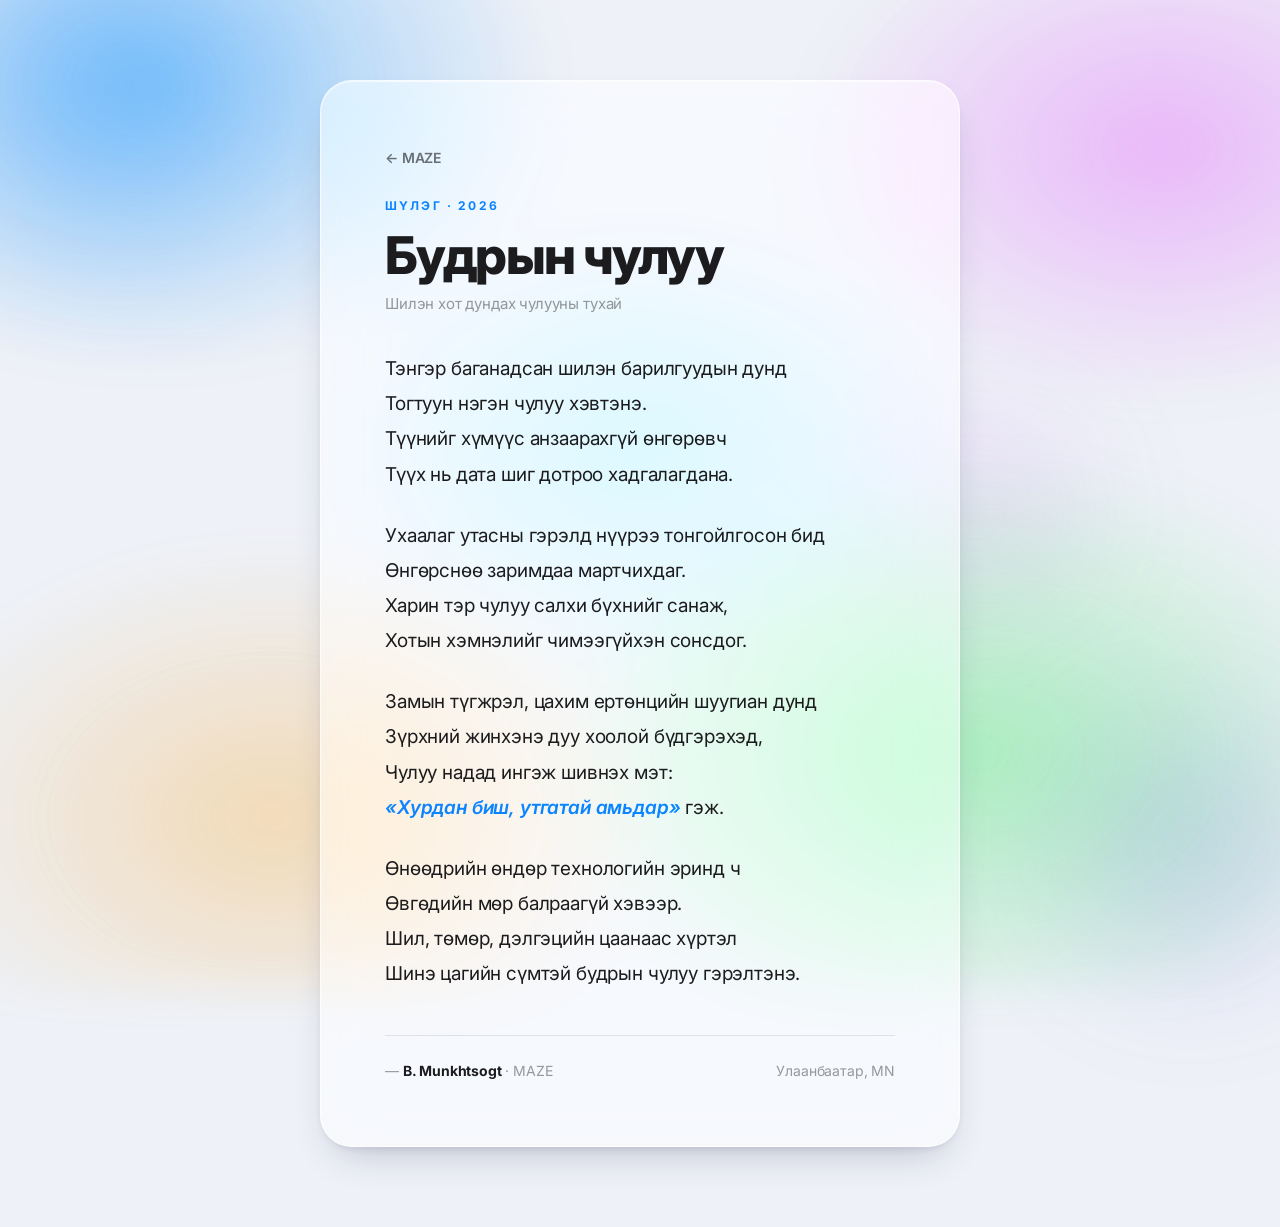
==== poem.html @ c2af35cd "Add standalone poem page (poem.html) "Будрын чулуу" — a poem on its own page, not linked from the ho" ====
<!DOCTYPE html>
<html lang="mn">
<head>
  <meta charset="UTF-8" />
  <meta name="viewport" content="width=device-width, initial-scale=1.0" />
  <title>Будрын чулуу — Шүлэг · MAZE</title>
  <meta name="description" content="«Будрын чулуу» — шилэн хот дундах чулууны тухай шүлэг. B. Munkhtsogt (MAZE)." />
  <meta name="theme-color" content="#eef1f7" media="(prefers-color-scheme: light)" />
  <meta name="theme-color" content="#05060a" media="(prefers-color-scheme: dark)" />
  <link rel="icon" type="image/svg+xml" href="favicon.svg?v=1" />
  <link rel="apple-touch-icon" href="favicon.svg?v=1" />
  <link rel="preconnect" href="https://fonts.googleapis.com" />
  <link rel="preconnect" href="https://fonts.gstatic.com" crossorigin />
  <link href="https://fonts.googleapis.com/css2?family=Inter:wght@300;400;500;600;700;800&display=swap" rel="stylesheet" />
  <link rel="stylesheet" href="styles.css?v=42" />
  <style>
    .poem-page {
      min-height: 100vh;
      min-height: 100dvh;
      display: flex;
      align-items: center;
      justify-content: center;
      padding: 80px 24px;
      position: relative;
      overflow: hidden;
    }
    /* ambient glass orbs */
    .poem-orb {
      position: fixed;
      border-radius: 50%;
      filter: blur(60px);
      opacity: 0.5;
      pointer-events: none;
      z-index: 0;
    }
    .poem-orb.o1 {
      width: 420px; height: 420px;
      top: -120px; left: -100px;
      background: radial-gradient(circle, rgba(10, 132, 255, 0.55), transparent 70%);
      animation: orbFloat 16s ease-in-out infinite;
    }
    .poem-orb.o2 {
      width: 360px; height: 360px;
      bottom: -120px; right: -90px;
      background: radial-gradient(circle, rgba(94, 92, 230, 0.5), transparent 70%);
      animation: orbFloat 20s ease-in-out infinite reverse;
    }
    .poem-orb.o3 {
      width: 300px; height: 300px;
      top: 40%; right: 12%;
      background: radial-gradient(circle, rgba(191, 90, 242, 0.35), transparent 70%);
      animation: orbFloat 24s ease-in-out infinite;
    }
    @keyframes orbFloat {
      0%, 100% { transform: translate(0, 0) scale(1); }
      50% { transform: translate(30px, -40px) scale(1.12); }
    }

    .poem-card {
      position: relative;
      z-index: 1;
      width: min(640px, 100%);
      padding: clamp(32px, 6vw, 64px);
      border-radius: var(--radius-lg);
      background: var(--glass);
      border: 1px solid var(--glass-line);
      box-shadow: var(--glass-shadow);
      -webkit-backdrop-filter: blur(28px) saturate(180%);
      backdrop-filter: blur(28px) saturate(180%);
      opacity: 0;
      transform: translateY(28px);
      animation: poemIn 1s var(--ease-out) 0.1s forwards;
    }
    @keyframes poemIn {
      to { opacity: 1; transform: translateY(0); }
    }

    .poem-home {
      display: inline-flex;
      align-items: center;
      gap: 8px;
      font-size: 14px;
      font-weight: 600;
      color: var(--ink-2);
      margin-bottom: 28px;
      transition: color 0.25s var(--ease), transform 0.25s var(--ease);
    }
    .poem-home:hover { color: var(--accent); transform: translateX(-3px); }

    .poem-eyebrow {
      font-size: 12px;
      font-weight: 700;
      letter-spacing: 0.18em;
      text-transform: uppercase;
      color: var(--accent);
      margin-bottom: 14px;
    }
    .poem-title {
      font-size: clamp(34px, 7vw, 52px);
      font-weight: 800;
      letter-spacing: -0.03em;
      line-height: 1.05;
      color: var(--ink);
      margin-bottom: 8px;
    }
    .poem-sub {
      font-size: 15px;
      color: var(--ink-3);
      margin-bottom: 36px;
    }

    .poem-body { display: flex; flex-direction: column; gap: 26px; }
    .poem-stanza {
      font-size: clamp(16px, 2.4vw, 19px);
      line-height: 1.85;
      color: var(--ink);
      font-weight: 400;
    }
    .poem-quote {
      color: var(--accent);
      font-style: italic;
      font-weight: 600;
    }

    .poem-foot {
      margin-top: 44px;
      padding-top: 24px;
      border-top: 1px solid var(--line);
      display: flex;
      justify-content: space-between;
      align-items: center;
      flex-wrap: wrap;
      gap: 10px;
      font-size: 14px;
      color: var(--ink-3);
    }
    .poem-foot strong { color: var(--ink); font-weight: 700; }

    @media (max-width: 600px) {
      .poem-page { padding: 56px 18px; }
      .poem-stanza { line-height: 1.8; }
    }
  </style>
</head>
<body>
  <main class="poem-page">
    <div class="poem-orb o1" aria-hidden="true"></div>
    <div class="poem-orb o2" aria-hidden="true"></div>
    <div class="poem-orb o3" aria-hidden="true"></div>

    <article class="poem-card">
      <a class="poem-home" href="index.html">← MAZE</a>

      <p class="poem-eyebrow">Шүлэг · 2026</p>
      <h1 class="poem-title">Будрын чулуу</h1>
      <p class="poem-sub">Шилэн хот дундах чулууны тухай</p>

      <div class="poem-body">
        <p class="poem-stanza">
          Тэнгэр баганадсан шилэн барилгуудын дунд<br />
          Тогтуун нэгэн чулуу хэвтэнэ.<br />
          Түүнийг хүмүүс анзаарахгүй өнгөрөвч<br />
          Түүх нь дата шиг дотроо хадгалагдана.
        </p>

        <p class="poem-stanza">
          Ухаалаг утасны гэрэлд нүүрээ тонгойлгосон бид<br />
          Өнгөрснөө заримдаа мартчихдаг.<br />
          Харин тэр чулуу салхи бүхнийг санаж,<br />
          Хотын хэмнэлийг чимээгүйхэн сонсдог.
        </p>

        <p class="poem-stanza">
          Замын түгжрэл, цахим ертөнцийн шуугиан дунд<br />
          Зүрхний жинхэнэ дуу хоолой бүдгэрэхэд,<br />
          Чулуу надад ингэж шивнэх мэт:<br />
          <span class="poem-quote">«Хурдан биш, утгатай амьдар»</span> гэж.
        </p>

        <p class="poem-stanza">
          Өнөөдрийн өндөр технологийн эринд ч<br />
          Өвгөдийн мөр балраагүй хэвээр.<br />
          Шил, төмөр, дэлгэцийн цаанаас хүртэл<br />
          Шинэ цагийн сүмтэй будрын чулуу гэрэлтэнэ.
        </p>
      </div>

      <div class="poem-foot">
        <span>— <strong>B. Munkhtsogt</strong> · MAZE</span>
        <span>Улаанбаатар, MN</span>
      </div>
    </article>
  </main>
</body>
</html>
---- styles.css ----
/* ==========================================================
   MAZE — Portfolio · iOS 26 "Liquid Glass" edition
   Light · Translucent frosted glass · Specular edges · Squircle
   ========================================================== */

:root {
  /* Surfaces — light, airy iOS canvas */
  --bg: #eef1f7;
  --bg-2: #e7ebf3;
  --ink: #1c1c1e;          /* iOS label */
  --ink-2: rgba(28, 28, 30, 0.62);
  --ink-3: rgba(28, 28, 30, 0.44);
  --muted: rgba(28, 28, 30, 0.32);

  /* Liquid Glass material */
  --glass: rgba(255, 255, 255, 0.55);
  --glass-2: rgba(255, 255, 255, 0.72);
  --glass-thin: rgba(255, 255, 255, 0.40);
  --glass-line: rgba(255, 255, 255, 0.65);
  --line: rgba(60, 60, 67, 0.12);
  --line-2: rgba(60, 60, 67, 0.20);

  /* Specular / edge light recipe for glass */
  --spec:
    inset 0 1px 1px rgba(255, 255, 255, 0.9),
    inset 0 0 0 1px rgba(255, 255, 255, 0.35),
    inset 0 -16px 32px -20px rgba(255, 255, 255, 0.5);
  --glass-shadow:
    0 1px 1px rgba(255, 255, 255, 0.7) inset,
    0 18px 40px -18px rgba(31, 38, 75, 0.30),
    0 4px 12px -6px rgba(31, 38, 75, 0.18);

  /* Accents — iOS system vibrants */
  --accent: #0a84ff;       /* systemBlue */
  --accent-2: #5e5ce6;     /* systemIndigo */
  --pink: #ff375f;         /* systemPink */
  --lime: #30d158;         /* systemGreen */
  --violet: #bf5af2;       /* systemPurple */
  --cyan: #64d2ff;
  --amber: #ff9f0a;
  --ink-on-accent: #ffffff;

  /* Typography — SF Pro system stack (Inter fallback) */
  --font-display: -apple-system, BlinkMacSystemFont, 'SF Pro Display',
                  'SF Pro Text', 'Inter', system-ui, sans-serif;
  --font-body: -apple-system, BlinkMacSystemFont, 'SF Pro Text',
               'Inter', system-ui, sans-serif;

  /* Geometry — continuous squircle radii */
  --radius-sm: 16px;
  --radius: 24px;
  --radius-lg: 32px;
  --radius-xl: 44px;
  --max: 1280px;

  /* Motion */
  --ease: cubic-bezier(0.22, 0.61, 0.36, 1);
  --ease-out: cubic-bezier(0.16, 1, 0.3, 1);
  --spring: cubic-bezier(0.34, 1.56, 0.64, 1);
}

* { box-sizing: border-box; margin: 0; padding: 0; }
*::selection { background: rgba(10, 132, 255, 0.22); color: var(--ink); }

html {
  scroll-behavior: smooth;
  background: var(--bg);
}

body {
  font-family: var(--font-body);
  background: var(--bg);
  color: var(--ink);
  line-height: 1.55;
  -webkit-font-smoothing: antialiased;
  text-rendering: optimizeLegibility;
  overflow-x: hidden;
  letter-spacing: -0.01em;
}

/* Vibrant blurred backdrop behind the glass (iOS wallpaper feel) */
body::after {
  content: '';
  position: fixed;
  inset: -10%;
  pointer-events: none;
  z-index: 0;
  background:
    radial-gradient(38% 38% at 18% 16%, rgba(10, 132, 255, 0.40), transparent 70%),
    radial-gradient(34% 34% at 84% 22%, rgba(191, 90, 242, 0.34), transparent 70%),
    radial-gradient(40% 40% at 72% 78%, rgba(48, 209, 88, 0.28), transparent 70%),
    radial-gradient(36% 36% at 26% 84%, rgba(255, 159, 10, 0.26), transparent 70%),
    radial-gradient(30% 30% at 50% 50%, rgba(100, 210, 255, 0.22), transparent 70%);
  filter: blur(20px) saturate(150%);
  animation: floatMesh 26s ease-in-out infinite;
}
@keyframes floatMesh {
  0%, 100% { transform: translate(0, 0) scale(1); }
  33% { transform: translate(3%, 2%) scale(1.05); }
  66% { transform: translate(-2%, 3%) scale(0.97); }
}

a { color: inherit; text-decoration: none; }
img { max-width: 100%; display: block; }

.accent {
  background: linear-gradient(120deg, var(--accent) 0%, var(--violet) 55%, var(--pink) 100%);
  -webkit-background-clip: text;
  background-clip: text;
  color: transparent;
}

.container {
  max-width: var(--max);
  margin: 0 auto;
  padding: 0 28px;
  position: relative;
  z-index: 2;
}

/* ==========================================================
   Header — floating Liquid Glass pill
   ========================================================== */
.site-header {
  position: fixed;
  top: 16px;
  left: 50%;
  transform: translateX(-50%);
  z-index: 80;
  width: calc(100% - 32px);
  max-width: 1080px;
  border-radius: 999px;
  background: var(--glass);
  -webkit-backdrop-filter: saturate(200%) blur(28px);
  backdrop-filter: saturate(200%) blur(28px);
  border: 1px solid var(--glass-line);
  box-shadow: var(--glass-shadow);
  transition: top 0.4s var(--ease), background 0.3s var(--ease);
}
.nav-bar {
  display: flex;
  align-items: center;
  justify-content: space-between;
  height: 60px;
  padding: 0 14px 0 22px;
}
.logo {
  font-family: var(--font-display);
  font-size: 20px;
  font-weight: 700;
  letter-spacing: -0.02em;
  color: var(--ink);
  display: inline-flex;
  align-items: center;
  gap: 2px;
}
.logo .dot {
  width: 8px;
  height: 8px;
  border-radius: 50%;
  background: var(--accent);
  margin-left: 4px;
  box-shadow: 0 0 12px rgba(10, 132, 255, 0.7);
}
.nav-links {
  display: flex;
  gap: 4px;
  font-size: 13px;
  font-weight: 500;
}
.nav-links a {
  position: relative;
  padding: 8px 14px;
  border-radius: 999px;
  color: var(--ink-2);
  transition: color 0.2s var(--ease), background 0.2s var(--ease);
}
.nav-links a:hover {
  color: var(--ink);
  background: rgba(255, 255, 255, 0.7);
  box-shadow: var(--spec);
}

.menu-toggle {
  display: none;
  background: none;
  border: 0;
  cursor: pointer;
  width: 40px;
  height: 40px;
  flex-direction: column;
  justify-content: center;
  gap: 5px;
  padding: 0;
}
.menu-toggle span {
  display: block;
  height: 2px;
  width: 20px;
  background: var(--ink);
  margin: 0 auto;
  border-radius: 2px;
  transition: transform 0.3s var(--ease), opacity 0.3s var(--ease);
}

/* ==========================================================
   Hero
   ========================================================== */
.hero {
  padding: 160px 0 100px;
  position: relative;
}
.hero-grid {
  display: grid;
  grid-template-columns: 1.3fr 1fr;
  gap: 80px;
  align-items: center;
}

.eyebrow {
  display: inline-flex;
  align-items: center;
  gap: 10px;
  font-size: 12px;
  letter-spacing: 0.16em;
  text-transform: uppercase;
  color: var(--ink-2);
  margin-bottom: 28px;
  padding: 8px 16px;
  border: 1px solid var(--glass-line);
  border-radius: 999px;
  background: var(--glass);
  box-shadow: var(--spec);
  -webkit-backdrop-filter: blur(16px) saturate(180%);
  backdrop-filter: blur(16px) saturate(180%);
}
.eyebrow::before {
  content: '';
  width: 7px;
  height: 7px;
  border-radius: 50%;
  background: var(--lime);
  box-shadow: 0 0 10px var(--lime);
  animation: pulse 2s ease-in-out infinite;
}
@keyframes pulse {
  0%, 100% { opacity: 1; transform: scale(1); }
  50% { opacity: 0.5; transform: scale(1.3); }
}

.hero-text h1 {
  font-family: var(--font-display);
  font-optical-sizing: auto;
  font-size: clamp(46px, 7.4vw, 104px);
  line-height: 0.96;
  letter-spacing: -0.045em;
  font-weight: 700;
  margin-bottom: 32px;
  color: var(--ink);
}
.hero-text h1 br + .role-rotator { display: inline-block; }

.role-rotator {
  display: inline-block;
  height: 1em;
  overflow: hidden;
  vertical-align: bottom;
  position: relative;
}
.role-track {
  display: flex;
  flex-direction: column;
  animation: rotateRoles 9s steps(4) infinite;
}
.role {
  height: 1em;
  line-height: 1;
  white-space: nowrap;
  font-family: var(--font-display);
  font-weight: 700;
  letter-spacing: -0.03em;
  background: linear-gradient(120deg, var(--accent), var(--violet));
  -webkit-background-clip: text;
  background-clip: text;
  color: transparent;
  font-style: normal;
}
@keyframes rotateRoles {
  0%, 22%   { transform: translateY(0); }
  25%, 47%  { transform: translateY(-1em); }
  50%, 72%  { transform: translateY(-2em); }
  75%, 97%  { transform: translateY(-3em); }
  100%      { transform: translateY(-4em); }
}
@media (prefers-reduced-motion: reduce) {
  .role-track { animation: none; }
}

.lead {
  font-size: 18px;
  color: var(--ink-2);
  max-width: 540px;
  margin-bottom: 40px;
  line-height: 1.6;
}
.lead a {
  color: var(--accent);
  font-weight: 500;
  border-bottom: 1px solid rgba(10, 132, 255, 0.35);
  transition: border-color 0.2s var(--ease), color 0.2s var(--ease);
}
.lead a:hover { color: var(--accent-2); border-color: var(--accent-2); }

.hero-cta { display: flex; gap: 12px; flex-wrap: wrap; }

.btn {
  display: inline-flex;
  align-items: center;
  gap: 8px;
  padding: 16px 28px;
  border-radius: 999px;
  font-size: 15px;
  font-weight: 600;
  letter-spacing: -0.01em;
  border: 1px solid transparent;
  cursor: pointer;
  position: relative;
  overflow: hidden;
  transition: transform 0.3s var(--ease), background 0.3s var(--ease),
              color 0.3s var(--ease), border-color 0.3s var(--ease),
              box-shadow 0.3s var(--ease);
}
/* Liquid glass sheen sweep */
.btn::after {
  content: '';
  position: absolute;
  inset: 0;
  background: linear-gradient(180deg, rgba(255, 255, 255, 0.5), transparent 45%);
  pointer-events: none;
}
/* Primary — tinted blue liquid glass */
.btn-primary {
  background: linear-gradient(180deg, rgba(60, 170, 255, 0.82), rgba(10, 132, 255, 0.86));
  color: #fff;
  border-color: rgba(255, 255, 255, 0.5);
  -webkit-backdrop-filter: blur(18px) saturate(200%);
  backdrop-filter: blur(18px) saturate(200%);
  text-shadow: 0 1px 8px rgba(8, 70, 160, 0.35);
  box-shadow:
    inset 0 1px 1px rgba(255, 255, 255, 0.65),
    inset 0 -2px 4px rgba(8, 70, 160, 0.35),
    0 12px 30px -10px rgba(10, 132, 255, 0.6);
}
.btn-primary:hover {
  background: linear-gradient(180deg, rgba(82, 188, 255, 0.92), rgba(10, 132, 255, 0.94));
  transform: translateY(-2px);
  box-shadow:
    inset 0 1px 1px rgba(255, 255, 255, 0.75),
    inset 0 -2px 4px rgba(8, 70, 160, 0.4),
    0 20px 44px -10px rgba(10, 132, 255, 0.78);
}
/* Secondary — clear liquid glass */
.btn-ghost {
  background: var(--glass);
  border-color: var(--glass-line);
  color: var(--ink);
  box-shadow:
    var(--spec),
    0 10px 26px -14px rgba(0, 0, 0, 0.25);
  -webkit-backdrop-filter: blur(18px) saturate(200%);
  backdrop-filter: blur(18px) saturate(200%);
}
.btn-ghost:hover {
  background: var(--glass-2);
  transform: translateY(-2px);
  box-shadow:
    var(--spec),
    0 16px 34px -14px rgba(0, 0, 0, 0.32);
}

/* Hero photo */
.hero-photo {
  position: relative;
  display: flex;
  flex-direction: column;
  align-items: center;
  gap: 18px;
}
.photo-frame {
  width: 100%;
  max-width: 420px;
  aspect-ratio: 4 / 5;
  border-radius: var(--radius-xl);
  overflow: hidden;
  position: relative;
  background: linear-gradient(135deg, #dbe7ff 0%, #efe3ff 50%, #ffe6ef 100%);
  border: 1px solid var(--glass-line);
  box-shadow:
    inset 0 1px 1px rgba(255, 255, 255, 0.9),
    0 40px 90px -30px rgba(31, 38, 75, 0.45),
    0 16px 50px -20px rgba(10, 132, 255, 0.25);
  transform-style: preserve-3d;
  transition: transform 0.5s var(--ease);
}
.photo-frame::before {
  content: '';
  position: absolute;
  inset: 0;
  z-index: 1;
  background:
    radial-gradient(70% 50% at 50% 0%, rgba(255, 255, 255, 0.55), transparent 60%),
    radial-gradient(50% 50% at 90% 100%, rgba(191, 90, 242, 0.25), transparent 60%);
}
.photo-frame::after {
  content: '';
  position: absolute;
  inset: 0;
  z-index: 1;
  background: repeating-linear-gradient(
    45deg,
    rgba(255, 255, 255, 0.06) 0 1px,
    transparent 1px 16px
  );
}
.photo-placeholder {
  position: absolute;
  inset: 0;
  display: grid;
  place-items: center;
  font-family: var(--font-display);
  font-size: 180px;
  font-weight: 700;
  color: rgba(28, 28, 30, 0.16);
  letter-spacing: -8px;
  z-index: 2;
}
.photo-img {
  position: absolute;
  inset: 0;
  width: 100%;
  height: 100%;
  object-fit: cover;
  object-position: center 18%;
  z-index: 3;
}
.photo-tag {
  display: inline-flex;
  align-items: center;
  gap: 10px;
  padding: 10px 18px;
  background: var(--glass-2);
  border: 1px solid var(--glass-line);
  box-shadow: var(--spec), 0 10px 24px -12px rgba(31, 38, 75, 0.4);
  -webkit-backdrop-filter: blur(18px) saturate(180%);
  backdrop-filter: blur(18px) saturate(180%);
  border-radius: 999px;
  font-size: 13px;
  font-weight: 500;
  color: var(--ink);
  position: absolute;
  bottom: 18px;
  left: 50%;
  transform: translateX(-50%);
  z-index: 4;
}
.dot-indicator {
  width: 8px;
  height: 8px;
  border-radius: 50%;
  background: var(--lime);
  box-shadow: 0 0 10px var(--lime);
  animation: pulse 2s ease-in-out infinite;
}

/* Floating stats — glass tiles */
.hero-stats {
  display: grid;
  grid-template-columns: repeat(3, 1fr);
  gap: 16px;
  margin-top: 56px;
  max-width: 600px;
}
.stat {
  padding: 22px 20px;
  border: 1px solid var(--glass-line);
  border-radius: var(--radius);
  background: var(--glass);
  box-shadow: var(--spec);
  -webkit-backdrop-filter: blur(18px) saturate(180%);
  backdrop-filter: blur(18px) saturate(180%);
  transition: transform 0.3s var(--ease), box-shadow 0.3s var(--ease);
}
.stat:hover {
  transform: translateY(-4px);
  box-shadow: var(--spec), 0 18px 40px -18px rgba(31, 38, 75, 0.35);
}
.stat-num {
  font-family: var(--font-display);
  font-size: 36px;
  font-weight: 700;
  letter-spacing: -0.03em;
  line-height: 1;
  background: linear-gradient(120deg, var(--accent), var(--violet));
  -webkit-background-clip: text;
  background-clip: text;
  color: transparent;
}
.stat-label {
  font-size: 12px;
  color: var(--muted);
  margin-top: 8px;
  letter-spacing: 0.06em;
  text-transform: uppercase;
}

/* ==========================================================
   Marquee
   ========================================================== */
.marquee {
  border-top: 1px solid var(--line);
  border-bottom: 1px solid var(--line);
  overflow: hidden;
  padding: 26px 0;
  background: var(--glass-thin);
  -webkit-backdrop-filter: blur(12px) saturate(160%);
  backdrop-filter: blur(12px) saturate(160%);
  position: relative;
  z-index: 2;
}
.marquee::before,
.marquee::after {
  content: '';
  position: absolute;
  top: 0;
  bottom: 0;
  width: 120px;
  z-index: 2;
  pointer-events: none;
}
.marquee::before {
  left: 0;
  background: linear-gradient(90deg, var(--bg) 0%, transparent 100%);
}
.marquee::after {
  right: 0;
  background: linear-gradient(-90deg, var(--bg) 0%, transparent 100%);
}
.marquee-track {
  display: flex;
  gap: 32px;
  white-space: nowrap;
  font-family: var(--font-display);
  font-size: 28px;
  font-weight: 600;
  color: var(--ink-2);
  letter-spacing: -0.02em;
  animation: marquee 5s linear infinite;
}
.marquee-track span:nth-child(even) {
  font-weight: 700;
  background: linear-gradient(120deg, var(--accent), var(--violet));
  -webkit-background-clip: text;
  background-clip: text;
  color: transparent;
}
@keyframes marquee {
  from { transform: translateX(0); }
  to { transform: translateX(-50%); }
}

/* ==========================================================
   Sections
   ========================================================== */
.section {
  padding: 140px 0;
  position: relative;
  z-index: 2;
}
.section-head { margin-bottom: 64px; max-width: 800px; }
.section-head h2 {
  font-family: var(--font-display);
  font-size: clamp(36px, 5vw, 68px);
  letter-spacing: -0.03em;
  line-height: 1.02;
  margin-top: 18px;
  font-weight: 700;
  color: var(--ink);
}
.section-sub {
  color: var(--ink-3);
  margin-top: 20px;
  max-width: 600px;
  font-size: 17px;
  line-height: 1.6;
}

.section-label {
  display: inline-flex;
  align-items: center;
  gap: 12px;
  font-size: 12px;
  letter-spacing: 0.16em;
  text-transform: uppercase;
  color: var(--ink-3);
  font-weight: 600;
  padding: 8px 16px 8px 8px;
  border: 1px solid var(--glass-line);
  border-radius: 999px;
  background: var(--glass);
  box-shadow: var(--spec);
  -webkit-backdrop-filter: blur(14px) saturate(180%);
  backdrop-filter: blur(14px) saturate(180%);
}
.section-label.light { color: var(--ink-3); }
.section-label .num {
  display: inline-grid;
  place-items: center;
  width: 24px;
  height: 24px;
  border-radius: 50%;
  background: linear-gradient(180deg, #2a95ff, var(--accent));
  color: #fff;
  font-size: 11px;
  font-weight: 700;
  box-shadow: inset 0 1px 1px rgba(255, 255, 255, 0.5);
}

.section-badge {
  display: inline-flex;
  align-items: center;
  gap: 8px;
  margin: 20px 0 6px;
  padding: 8px 16px;
  font-size: 13px;
  font-weight: 600;
  color: var(--lime);
  background: rgba(48, 209, 88, 0.12);
  border: 1px solid rgba(48, 209, 88, 0.30);
  border-radius: 999px;
  letter-spacing: -0.01em;
  width: max-content;
}
.section-badge::before {
  content: '';
  width: 6px;
  height: 6px;
  border-radius: 50%;
  background: var(--lime);
  box-shadow: 0 0 10px var(--lime);
  animation: pulse 2s ease-in-out infinite;
}

/* ==========================================================
   About
   ========================================================== */
.about-grid {
  display: grid;
  grid-template-columns: 280px 1fr;
  gap: 80px;
  align-items: start;
}
.about-body h2 {
  font-family: var(--font-display);
  font-size: clamp(32px, 4vw, 56px);
  line-height: 1.05;
  letter-spacing: -0.03em;
  margin-bottom: 28px;
  font-weight: 700;
  color: var(--ink);
}
.about-body p {
  font-size: 18px;
  color: var(--ink-2);
  max-width: 680px;
  margin-bottom: 36px;
  line-height: 1.6;
}
.skills {
  list-style: none;
  display: flex;
  flex-wrap: wrap;
  gap: 8px;
}
.skills li {
  padding: 10px 18px;
  border: 1px solid var(--glass-line);
  border-radius: 999px;
  font-size: 13px;
  font-weight: 500;
  background: var(--glass);
  box-shadow: var(--spec);
  -webkit-backdrop-filter: blur(12px) saturate(160%);
  backdrop-filter: blur(12px) saturate(160%);
  color: var(--ink-2);
  transition: color 0.2s var(--ease), transform 0.2s var(--ease),
              box-shadow 0.2s var(--ease);
}
.skills li:hover {
  color: var(--accent);
  transform: translateY(-2px);
  box-shadow: var(--spec), 0 12px 26px -14px rgba(10, 132, 255, 0.5);
}

/* ==========================================================
   Work — Bento Grid of Liquid Glass cards
   ========================================================== */
.work-grid {
  display: grid;
  grid-template-columns: repeat(6, 1fr);
  grid-auto-rows: minmax(280px, auto);
  gap: 20px;
}

.work-card {
  position: relative;
  border-radius: var(--radius-lg);
  overflow: hidden;
  border: 1px solid var(--glass-line);
  background: var(--glass);
  box-shadow: var(--glass-shadow);
  -webkit-backdrop-filter: blur(24px) saturate(180%);
  backdrop-filter: blur(24px) saturate(180%);
  cursor: pointer;
  transition: transform 0.4s var(--ease), box-shadow 0.3s var(--ease);
  display: flex;
  flex-direction: column;
  min-height: 320px;
}
.work-card::before {
  content: '';
  position: absolute;
  inset: 0;
  background: radial-gradient(
    600px circle at var(--mx, 50%) var(--my, 50%),
    rgba(10, 132, 255, 0.10),
    transparent 40%
  );
  opacity: 0;
  transition: opacity 0.3s var(--ease);
  pointer-events: none;
  z-index: 1;
}
.work-card:hover {
  transform: translateY(-6px);
  box-shadow:
    inset 0 1px 1px rgba(255, 255, 255, 0.8),
    0 44px 80px -30px rgba(31, 38, 75, 0.45);
}
.work-card:hover::before { opacity: 1; }
.work-card:focus-visible {
  outline: 2px solid var(--accent);
  outline-offset: 4px;
}

/* Bento sizing */
.work-card-feature      { grid-column: span 6; min-height: 420px; }
.work-card:nth-child(2) { grid-column: span 3; }
.work-card:nth-child(3) { grid-column: span 3; }
.work-card:nth-child(5) { grid-column: span 2; }
.work-card:nth-child(6) { grid-column: span 4; }

.work-thumb {
  flex-shrink: 0;
  aspect-ratio: 16 / 10;
  background-size: cover;
  background-position: center;
  position: relative;
  overflow: hidden;
  margin: 10px 10px 0;
  border-radius: var(--radius);
  box-shadow: inset 0 0 0 1px rgba(255, 255, 255, 0.18);
}
.work-card-feature .work-thumb { aspect-ratio: 21 / 9; }

/* Цахим Дорноговь */
.thumb-tsahim {
  background:
    radial-gradient(70% 60% at 25% 25%, rgba(100, 210, 255, 0.55), transparent 70%),
    radial-gradient(60% 60% at 80% 70%, rgba(191, 90, 242, 0.45), transparent 70%),
    radial-gradient(50% 50% at 60% 0%, rgba(10, 132, 255, 0.45), transparent 70%),
    linear-gradient(135deg, #06121f 0%, #060810 55%, #0b0a1a 100%);
}
.thumb-tsahim::before {
  content: '';
  position: absolute;
  inset: 0;
  background:
    repeating-linear-gradient(0deg, rgba(100, 210, 255, 0.10) 0 1px, transparent 1px 34px),
    repeating-linear-gradient(90deg, rgba(100, 210, 255, 0.10) 0 1px, transparent 1px 34px);
  -webkit-mask: radial-gradient(75% 75% at 50% 50%, #000 30%, transparent 80%);
  mask: radial-gradient(75% 75% at 50% 50%, #000 30%, transparent 80%);
  animation: tsahimGrid 8s linear infinite;
}
.thumb-tsahim::after {
  content: '';
  position: absolute;
  left: 0; right: 0;
  top: 0;
  height: 60%;
  background: linear-gradient(180deg, transparent, rgba(100, 210, 255, 0.16), transparent);
  animation: tsahimScan 5s ease-in-out infinite;
  pointer-events: none;
  will-change: transform;
}
.tsahim-ui {
  position: absolute;
  inset: 0;
  display: flex;
  align-items: center;
  justify-content: center;
  z-index: 2;
  padding: 8%;
}
.tsahim-logo {
  width: min(62%, 460px);
  height: auto;
  object-fit: contain;
  filter: drop-shadow(0 12px 50px rgba(100, 210, 255, 0.5));
  animation: tsahimFloat 7s ease-in-out infinite;
  transition: transform 0.5s var(--ease);
}
.work-card:hover .tsahim-logo { animation-play-state: paused; transform: scale(1.05); }
@keyframes tsahimFloat {
  0%, 100% {
    transform: translateY(0) scale(1);
    filter: drop-shadow(0 12px 50px rgba(100, 210, 255, 0.5)) drop-shadow(0 0 0 rgba(191, 90, 242, 0));
  }
  50% {
    transform: translateY(-8px) scale(1.015);
    filter: drop-shadow(0 22px 70px rgba(100, 210, 255, 0.65)) drop-shadow(0 0 30px rgba(191, 90, 242, 0.5));
  }
}
@keyframes tsahimGrid {
  0%, 100% { opacity: 0.5; transform: scale(1); }
  50% { opacity: 1; transform: scale(1.04); }
}
@keyframes tsahimScan {
  0% { transform: translateY(-100%); }
  100% { transform: translateY(280%); }
}

/* Priority ring */
.work-card-priority { border-color: rgba(10, 132, 255, 0.45); }

/* Camel */
.thumb-camel {
  background:
    radial-gradient(80% 60% at 50% 90%, rgba(48, 209, 88, 0.55), transparent 70%),
    radial-gradient(50% 50% at 30% 30%, rgba(255, 159, 10, 0.45), transparent 70%),
    linear-gradient(180deg, #2a1810 0%, #0f0908 100%);
  overflow: hidden;
}
.thumb-camel::before {
  content: '';
  position: absolute;
  inset: 0;
  background: radial-gradient(45% 40% at 50% 55%, rgba(48, 209, 88, 0.5), transparent 70%);
  animation: camelGlow 5s ease-in-out infinite;
  pointer-events: none;
}
.thumb-camel::after {
  content: '';
  position: absolute;
  inset: 0;
  background: url('temee-2026.png') center 50% / 56% auto no-repeat;
  animation: camelWalk 6s ease-in-out infinite, camelDrop 4s ease-in-out infinite;
}
@keyframes camelWalk {
  0%, 100% { transform: translate(0, 0) rotate(-2deg); }
  25% { transform: translate(-4px, -4px) rotate(-1deg); }
  50% { transform: translate(0, -10px) rotate(2deg); }
  75% { transform: translate(4px, -4px) rotate(1deg); }
}
@keyframes camelGlow {
  0%, 100% { opacity: 0.6; transform: scale(1); }
  50% { opacity: 1; transform: scale(1.2); }
}
@keyframes camelDrop {
  0%, 100% { filter: drop-shadow(0 12px 30px rgba(0,0,0,0.5)) drop-shadow(0 0 0 rgba(48, 209, 88, 0)); }
  50% { filter: drop-shadow(0 20px 50px rgba(0,0,0,0.6)) drop-shadow(0 0 40px rgba(48, 209, 88, 0.5)); }
}
.work-card:hover .thumb-camel::after {
  animation-play-state: paused;
  transform: scale(1.06);
}

/* Region */
.thumb-region {
  background:
    repeating-linear-gradient(0deg, rgba(120,200,255,0.08) 0 1px, transparent 1px 28px),
    repeating-linear-gradient(90deg, rgba(120,200,255,0.08) 0 1px, transparent 1px 28px),
    radial-gradient(60% 60% at 70% 40%, rgba(100, 210, 255, 0.45), transparent 70%),
    linear-gradient(135deg, #0a1424 0%, #0a0a14 100%);
}
.thumb-region::before {
  content: '';
  position: absolute;
  inset: 0;
  background: url('buschilsen.png') center 48% / 52% auto no-repeat;
  animation: regionFloat 6s ease-in-out infinite, regionGlow 4s ease-in-out infinite;
  transition: transform 0.5s var(--ease);
  transform-origin: center 50%;
}
.thumb-region::after {
  content: '';
  position: absolute;
  inset: 0;
  background: radial-gradient(35% 35% at 50% 48%, rgba(100, 210, 255, 0.4), transparent 70%);
  animation: regionPulse 4s ease-in-out infinite;
  pointer-events: none;
}
.work-card:hover .thumb-region::before {
  animation-play-state: paused;
  transform: scale(1.06) rotate(0deg);
}
@keyframes regionFloat {
  0%, 100% { transform: translateY(0) rotate(-2deg) scale(1); }
  50% { transform: translateY(-12px) rotate(2deg) scale(1.02); }
}
@keyframes regionGlow {
  0%, 100% { filter: drop-shadow(0 20px 50px rgba(100, 210, 255, 0.4)) drop-shadow(0 0 0 rgba(191, 90, 242, 0)); }
  50% { filter: drop-shadow(0 30px 70px rgba(100, 210, 255, 0.65)) drop-shadow(0 0 30px rgba(191, 90, 242, 0.4)); }
}
@keyframes regionPulse {
  0%, 100% { opacity: 0.5; transform: scale(1); }
  50% { opacity: 1; transform: scale(1.15); }
}

/* Forum — Featured */
.thumb-forum {
  background:
    radial-gradient(80% 60% at 50% 0%, rgba(255, 159, 10, 0.6), transparent 70%),
    radial-gradient(50% 50% at 80% 80%, rgba(191, 90, 242, 0.4), transparent 70%),
    linear-gradient(180deg, #1a0e08 0%, #000 100%);
  overflow: hidden;
}
.thumb-forum::before {
  content: '';
  position: absolute;
  inset: 0;
  background: url('forum-logo.png') center 42% / 46% auto no-repeat;
  animation: forumFloat 7s ease-in-out infinite, forumGlow 4s ease-in-out infinite;
  transition: transform 0.5s var(--ease);
}
.work-card:hover .thumb-forum::before {
  animation-play-state: paused;
  transform: scale(1.06);
}
.thumb-forum::after {
  content: 'ХӨРӨНГӨ ОРУУЛАЛТЫН ФОРУМ · 2026';
  position: absolute;
  bottom: 24px;
  left: 0; right: 0;
  text-align: center;
  font-size: 12px;
  letter-spacing: 6px;
  color: rgba(255, 255, 255, 0.6);
  font-weight: 500;
  animation: forumLetters 4s ease-in-out infinite;
}
@keyframes forumFloat {
  0%, 100% { transform: translateY(0) scale(1); }
  50% { transform: translateY(-10px) scale(1.02); }
}
@keyframes forumGlow {
  0%, 100% { filter: drop-shadow(0 20px 50px rgba(255, 159, 10, 0.45)) drop-shadow(0 0 0 rgba(191, 90, 242, 0)); }
  50% { filter: drop-shadow(0 30px 70px rgba(255, 159, 10, 0.7)) drop-shadow(0 0 40px rgba(191, 90, 242, 0.4)); }
}
@keyframes forumLetters {
  0%, 100% { letter-spacing: 6px; opacity: 0.5; }
  50% { letter-spacing: 8px; opacity: 0.85; }
}

/* Shambala */
.thumb-shambala {
  background:
    radial-gradient(60% 50% at 30% 30%, rgba(10, 132, 255, 0.3), transparent 70%),
    radial-gradient(50% 50% at 75% 70%, rgba(191, 90, 242, 0.28), transparent 70%),
    linear-gradient(135deg, #14182a 0%, #0a0a12 100%);
  position: relative;
  overflow: hidden;
}
.thumb-shambala::before {
  content: '';
  position: absolute;
  inset: 0;
  background: url('Shambala.png') center / 60% auto no-repeat;
  filter: invert(1) brightness(1.05);
  opacity: 0.95;
  animation: shambalaBreathe 5s ease-in-out infinite;
}
.thumb-shambala::after {
  content: '';
  position: absolute;
  inset: 0;
  background:
    repeating-linear-gradient(110deg, rgba(255,255,255,0.05) 0 2px, transparent 2px 22px),
    radial-gradient(40% 40% at 50% 50%, rgba(10, 132, 255, 0.2), transparent 70%);
  animation: shambalaScan 8s linear infinite;
  pointer-events: none;
}
.work-card:hover .thumb-shambala::before {
  animation-play-state: paused;
  transform: scale(1.06);
}
@keyframes shambalaBreathe {
  0%, 100% { transform: scale(1); filter: invert(1) brightness(1.05) drop-shadow(0 0 0 rgba(10, 132, 255, 0)); }
  50% { transform: scale(1.03); filter: invert(1) brightness(1.15) drop-shadow(0 0 30px rgba(10, 132, 255, 0.45)); }
}
@keyframes shambalaScan {
  0% { background-position: 0 0, -100% 0; }
  100% { background-position: 0 0, 200% 0; }
}

/* Mongolz */
.thumb-mongolz {
  background:
    radial-gradient(50% 50% at 30% 30%, rgba(48, 209, 88, 0.35), transparent 70%),
    radial-gradient(50% 50% at 80% 70%, rgba(200, 255, 90, 0.3), transparent 70%),
    linear-gradient(135deg, #0a2410 0%, #000 60%, #15330a 100%);
  position: relative;
  overflow: hidden;
}
.thumb-mongolz::before {
  content: '';
  position: absolute;
  inset: 0;
  background:
    repeating-linear-gradient(110deg, rgba(255,255,255,0.06) 0 2px, transparent 2px 22px),
    radial-gradient(35% 35% at 50% 50%, rgba(200, 255, 90, 0.28), transparent 70%);
  animation: mongolzPulse 4s ease-in-out infinite;
  pointer-events: none;
}
.mongolz-ui {
  position: absolute;
  inset: 0;
  display: flex;
  flex-direction: column;
  align-items: center;
  justify-content: center;
  gap: 16px;
  z-index: 2;
  padding: 8%;
}
.mongolz-logo {
  width: min(90%, 560px);
  height: auto;
  object-fit: contain;
  animation: mongolzGrow 6s ease-in-out infinite;
  transition: transform 0.5s var(--ease);
}
.work-card:hover .mongolz-logo { animation-play-state: paused; transform: scale(1.05); }
@keyframes mongolzPulse {
  0%, 100% { opacity: 0.7; transform: scale(1) rotate(0deg); }
  50% { opacity: 1; transform: scale(1.1) rotate(2deg); }
}
@keyframes mongolzGrow {
  0%, 100% {
    transform: translateY(0) scale(1);
    filter: drop-shadow(0 6px 30px rgba(200, 255, 90, 0.35)) drop-shadow(0 0 0 rgba(48, 209, 88, 0));
  }
  50% {
    transform: translateY(-6px) scale(1.03);
    filter: drop-shadow(0 14px 50px rgba(200, 255, 90, 0.55)) drop-shadow(0 0 30px rgba(48, 209, 88, 0.5));
  }
}

/* Замын албаны спортын олон төрөлт тэмцээн */
.thumb-zam {
  background:
    radial-gradient(70% 60% at 25% 25%, rgba(255, 159, 10, 0.50), transparent 70%),
    radial-gradient(60% 60% at 80% 75%, rgba(255, 214, 10, 0.40), transparent 70%),
    radial-gradient(50% 50% at 55% 0%, rgba(255, 99, 10, 0.40), transparent 70%),
    linear-gradient(135deg, #1c1206 0%, #0a0805 55%, #14100a 100%);
}
.thumb-zam::before {
  content: '';
  position: absolute;
  left: 0; right: 0;
  top: 72%;
  height: 6px;
  background: repeating-linear-gradient(90deg, rgba(255, 214, 10, 0.55) 0 46px, transparent 46px 86px);
  -webkit-mask: linear-gradient(90deg, transparent, #000 18%, #000 82%, transparent);
  mask: linear-gradient(90deg, transparent, #000 18%, #000 82%, transparent);
  animation: zamRoad 2.4s linear infinite;
}
.thumb-zam::after {
  content: '';
  position: absolute;
  inset: 0;
  background: radial-gradient(45% 40% at 50% 45%, rgba(255, 159, 10, 0.22), transparent 70%);
  animation: zamGlow 5s ease-in-out infinite;
  pointer-events: none;
}
.zam-ui {
  position: absolute;
  inset: 0;
  display: flex;
  align-items: center;
  justify-content: center;
  z-index: 2;
  padding: 8%;
}
.zam-logo {
  width: min(58%, 440px);
  height: auto;
  object-fit: contain;
  filter: drop-shadow(0 12px 50px rgba(255, 159, 10, 0.5));
  animation: zamFloat 7s ease-in-out infinite;
  transition: transform 0.5s var(--ease);
}
.work-card:hover .zam-logo { animation-play-state: paused; transform: scale(1.05); }
@keyframes zamFloat {
  0%, 100% {
    transform: translateY(0) scale(1);
    filter: drop-shadow(0 12px 50px rgba(255, 159, 10, 0.5)) drop-shadow(0 0 0 rgba(255, 214, 10, 0));
  }
  50% {
    transform: translateY(-8px) scale(1.015);
    filter: drop-shadow(0 22px 70px rgba(255, 159, 10, 0.65)) drop-shadow(0 0 30px rgba(255, 214, 10, 0.5));
  }
}
@keyframes zamRoad {
  0% { background-position: 0 0; }
  100% { background-position: 86px 0; }
}
@keyframes zamGlow {
  0%, 100% { opacity: 0.5; }
  50% { opacity: 1; }
}

/* Featured card extra */
.work-card-feature {
  border-color: rgba(10, 132, 255, 0.35);
  background:
    linear-gradient(180deg, rgba(10, 132, 255, 0.08) 0%, transparent 60%),
    var(--glass-2);
}
.work-card-feature::after {
  content: '';
  position: absolute;
  inset: 0;
  border-radius: var(--radius-lg);
  padding: 1px;
  background: linear-gradient(120deg, rgba(10, 132, 255, 0.6), transparent 50%, rgba(191, 90, 242, 0.5));
  -webkit-mask:
    linear-gradient(#fff 0 0) content-box,
    linear-gradient(#fff 0 0);
  mask:
    linear-gradient(#fff 0 0) content-box,
    linear-gradient(#fff 0 0);
  -webkit-mask-composite: xor;
  mask-composite: exclude;
  pointer-events: none;
}
.tag-accent {
  border-color: rgba(10, 132, 255, 0.4) !important;
  color: var(--accent) !important;
  background: rgba(10, 132, 255, 0.10) !important;
}

.work-meta {
  padding: 22px 26px 28px;
  position: relative;
  z-index: 2;
  flex: 1;
  display: flex;
  flex-direction: column;
}
.work-badge {
  display: inline-flex;
  align-items: center;
  gap: 8px;
  width: max-content;
  margin-bottom: 12px;
  padding: 6px 14px;
  font-size: 12px;
  font-weight: 600;
  letter-spacing: -0.01em;
  color: #14a33c;
  background: rgba(48, 209, 88, 0.14);
  border: 1px solid rgba(48, 209, 88, 0.35);
  border-radius: 999px;
}
.work-badge::before {
  content: '';
  width: 6px;
  height: 6px;
  border-radius: 50%;
  background: var(--lime);
  box-shadow: 0 0 10px var(--lime);
  animation: pulse 2s ease-in-out infinite;
}
.tag {
  display: inline-block;
  padding: 5px 12px;
  border: 1px solid var(--line);
  border-radius: 999px;
  font-size: 11px;
  letter-spacing: 0.08em;
  text-transform: uppercase;
  color: var(--ink-2);
  margin-bottom: 16px;
  background: rgba(255, 255, 255, 0.5);
  width: max-content;
  font-weight: 600;
}
.work-meta h3 {
  font-family: var(--font-display);
  font-size: 24px;
  line-height: 1.15;
  letter-spacing: -0.02em;
  margin-bottom: 8px;
  font-weight: 700;
  color: var(--ink);
}
.work-card-feature .work-meta h3 { font-size: 32px; }
.work-meta p {
  font-size: 14px;
  color: var(--ink-3);
  line-height: 1.5;
}
.work-card .work-desc,
.work-card .work-loc,
.work-card .work-list { display: none; }

.work-desc {
  margin-top: 12px;
  line-height: 1.65 !important;
  color: var(--ink-2) !important;
  font-size: 15px !important;
}
.work-desc strong {
  color: var(--ink);
  font-weight: 600;
}
.work-list {
  list-style: none;
  margin-top: 14px;
  display: flex;
  flex-direction: column;
  gap: 8px;
}
.work-list li {
  position: relative;
  padding-left: 22px;
  font-size: 14px;
  line-height: 1.5;
  color: var(--ink-2);
}
.work-list li::before {
  content: '';
  position: absolute;
  left: 2px;
  top: 9px;
  width: 7px;
  height: 7px;
  border-radius: 2px;
  background: linear-gradient(135deg, var(--accent), var(--violet));
}
.work-loc {
  display: flex;
  flex-direction: column;
  gap: 6px;
  margin-top: 20px;
  padding-top: 18px;
  border-top: 1px solid var(--line);
  font-size: 12px !important;
  letter-spacing: 0.05em;
  color: var(--ink-3) !important;
}
.work-loc .coords {
  letter-spacing: 0.02em;
  color: var(--accent);
  font-weight: 700;
  font-size: 13px;
}

/* Inline link inside a work card (sits above card overlays / hover) */
.work-link {
  display: inline-flex;
  align-items: center;
  gap: 7px;
  width: fit-content;
  margin-top: 18px;
  padding: 9px 16px;
  border-radius: 999px;
  font-size: 13px;
  font-weight: 600;
  letter-spacing: -0.01em;
  color: var(--accent);
  background: rgba(10, 132, 255, 0.12);
  border: 1px solid rgba(10, 132, 255, 0.32);
  position: relative;
  z-index: 3;
  transition: background 0.25s var(--ease), transform 0.25s var(--ease),
              box-shadow 0.25s var(--ease);
}
.work-link:hover {
  background: rgba(10, 132, 255, 0.2);
  transform: translateY(-1px);
  box-shadow: 0 8px 22px -8px rgba(10, 132, 255, 0.6);
}
.work-link .work-link-arrow {
  transition: transform 0.25s var(--ease);
}
.work-link:hover .work-link-arrow {
  transform: translateX(3px);
}

/* ==========================================================
   Team
   ========================================================== */
.team-grid {
  display: grid;
  grid-template-columns: repeat(4, 1fr);
  gap: 20px;
}
.team-head-2 {
  margin-top: 120px;
  margin-bottom: 64px;
  max-width: 800px;
}
.member {
  text-align: left;
  position: relative;
}
.avatar {
  width: 100%;
  aspect-ratio: 4 / 5;
  border-radius: var(--radius);
  margin-bottom: 18px;
  background: var(--glass);
  border: 1px solid var(--glass-line);
  box-shadow: var(--spec), 0 14px 30px -18px rgba(31, 38, 75, 0.35);
  position: relative;
  overflow: hidden;
  transition: transform 0.4s var(--ease), box-shadow 0.3s var(--ease);
}
.member:hover .avatar {
  transform: translateY(-6px);
  box-shadow: var(--spec), 0 24px 44px -18px rgba(31, 38, 75, 0.4);
}
.avatar::after {
  content: '';
  position: absolute;
  inset: 0;
  background: linear-gradient(180deg, rgba(255,255,255,0.25) 0%, transparent 40%, rgba(0, 0, 0, 0.12));
}
.avatar-1 { background: linear-gradient(160deg, #0a84ff 0%, #5e5ce6 100%); }
.avatar-2 { background: linear-gradient(160deg, #30d158 0%, #0a84ff 100%); }
.avatar-3 { background: linear-gradient(160deg, #bf5af2 0%, #5e5ce6 100%); }
.avatar-4 { background: linear-gradient(160deg, #ff9f0a 0%, #ff375f 100%); }
.member h4 {
  font-family: var(--font-display);
  font-size: 18px;
  letter-spacing: -0.02em;
  margin-bottom: 4px;
  font-weight: 700;
  color: var(--ink);
}
.member p {
  font-size: 13px;
  color: var(--ink-3);
}

/* ==========================================================
   Contact
   ========================================================== */
.section-contact {
  position: relative;
  z-index: 2;
}
.section-contact .container {
  padding: 80px 60px;
  border-radius: var(--radius-xl);
  background:
    radial-gradient(60% 60% at 80% 20%, rgba(10, 132, 255, 0.16), transparent 70%),
    radial-gradient(40% 40% at 20% 80%, rgba(191, 90, 242, 0.14), transparent 70%),
    var(--glass-2);
  border: 1px solid var(--glass-line);
  box-shadow: var(--glass-shadow);
  -webkit-backdrop-filter: blur(28px) saturate(180%);
  backdrop-filter: blur(28px) saturate(180%);
}
.contact-grid {
  display: grid;
  grid-template-columns: 1fr 1fr;
  gap: 60px;
  align-items: center;
}
.section-contact .eyebrow { background: rgba(255, 255, 255, 0.6); }
.section-contact h2 {
  font-family: var(--font-display);
  font-size: clamp(36px, 5vw, 68px);
  letter-spacing: -0.04em;
  line-height: 1.02;
  margin: 18px 0 24px;
  font-weight: 700;
  color: var(--ink);
}
.contact-card {
  border: 1px solid var(--glass-line);
  border-radius: var(--radius);
  background: rgba(255, 255, 255, 0.5);
  box-shadow: var(--spec);
  -webkit-backdrop-filter: blur(16px) saturate(170%);
  backdrop-filter: blur(16px) saturate(170%);
  overflow: hidden;
}
.contact-row {
  display: flex;
  justify-content: space-between;
  align-items: center;
  padding: 22px 26px;
  border-bottom: 1px solid var(--line);
  transition: background 0.25s var(--ease), padding 0.25s var(--ease);
  position: relative;
}
.contact-row:last-child { border-bottom: 0; }
.contact-row span {
  font-size: 12px;
  letter-spacing: 0.12em;
  text-transform: uppercase;
  color: var(--ink-3);
}
.contact-row strong {
  font-family: var(--font-display);
  font-size: 18px;
  font-weight: 600;
  letter-spacing: -0.01em;
  color: var(--ink);
}
.contact-row:hover {
  background: rgba(10, 132, 255, 0.08);
  padding-left: 34px;
}
.contact-row:hover strong { color: var(--accent); }

/* ==========================================================
   Footer
   ========================================================== */
.site-footer {
  padding: 48px 0 56px;
  border-top: 1px solid var(--line);
  font-size: 13px;
  color: var(--ink-3);
  position: relative;
  z-index: 2;
}
.footer-grid {
  display: flex;
  justify-content: space-between;
  flex-wrap: wrap;
  gap: 12px;
}

/* ==========================================================
   Modal — Liquid Glass sheet
   ========================================================== */
.modal {
  position: fixed;
  inset: 0;
  z-index: 200;
  display: none;
  align-items: center;
  justify-content: center;
  padding: 24px;
}
.modal.open { display: flex; }
.modal-backdrop {
  position: absolute;
  inset: 0;
  background: rgba(120, 130, 150, 0.35);
  -webkit-backdrop-filter: blur(16px) saturate(160%);
  backdrop-filter: blur(16px) saturate(160%);
  animation: fadeIn 0.3s var(--ease);
}
.modal-panel {
  position: relative;
  width: min(760px, 100%);
  max-height: 90vh;
  overflow-y: auto;
  background: var(--glass-2);
  color: var(--ink);
  border: 1px solid var(--glass-line);
  border-radius: var(--radius-lg);
  box-shadow:
    inset 0 1px 1px rgba(255, 255, 255, 0.9),
    0 50px 100px -20px rgba(31, 38, 75, 0.5);
  -webkit-backdrop-filter: blur(40px) saturate(200%);
  backdrop-filter: blur(40px) saturate(200%);
  animation: popIn 0.35s var(--spring);
}
.modal-close {
  position: absolute;
  top: 16px;
  right: 16px;
  z-index: 10;
  width: 42px;
  height: 42px;
  border-radius: 50%;
  border: 1px solid var(--glass-line);
  background: rgba(255, 255, 255, 0.7);
  box-shadow: var(--spec);
  -webkit-backdrop-filter: blur(8px);
  backdrop-filter: blur(8px);
  color: var(--ink);
  font-size: 22px;
  line-height: 1;
  cursor: pointer;
  transition: background 0.25s var(--ease), transform 0.25s var(--ease),
              color 0.25s var(--ease);
}
.modal-close:hover {
  background: var(--accent);
  color: #fff;
  transform: rotate(90deg);
}
.modal-thumb {
  width: 100%;
  aspect-ratio: 16 / 10;
  border-bottom: 1px solid var(--line);
  position: relative;
  z-index: 0; /* contain logo overlays (.tsahim-ui/.mongolz-ui/.zam-ui) so they
                 can't paint over the close button */
  overflow: hidden;
}
.modal-body { padding: 32px 36px 40px; }
.modal-body .tag { margin-bottom: 16px; }
.modal-body h3 {
  font-family: var(--font-display);
  font-size: 30px;
  line-height: 1.15;
  letter-spacing: -0.02em;
  margin-bottom: 16px;
  font-weight: 700;
}
.modal-body p {
  font-size: 15px;
  line-height: 1.65;
  color: var(--ink-2);
  margin-bottom: 12px;
}
.modal-body p:last-child { margin-bottom: 0; }
.modal-body .work-loc {
  margin-top: 24px;
  padding-top: 20px;
  border-top: 1px solid var(--line);
}
@keyframes fadeIn {
  from { opacity: 0; }
  to { opacity: 1; }
}
@keyframes popIn {
  from { opacity: 0; transform: scale(0.94) translateY(20px); }
  to { opacity: 1; transform: scale(1) translateY(0); }
}
body.modal-open { overflow: hidden; }

/* ==========================================================
   Cursor follower
   ========================================================== */
.cursor-dot {
  position: fixed;
  top: 0;
  left: 0;
  width: 8px;
  height: 8px;
  border-radius: 50%;
  background: var(--accent);
  pointer-events: none;
  z-index: 9999;
  transform: translate(-50%, -50%);
  transition: width 0.2s var(--ease), height 0.2s var(--ease),
              background 0.2s var(--ease);
}
.cursor-ring {
  position: fixed;
  top: 0;
  left: 0;
  width: 36px;
  height: 36px;
  border: 1.5px solid rgba(10, 132, 255, 0.5);
  border-radius: 50%;
  pointer-events: none;
  z-index: 9998;
  transform: translate(-50%, -50%);
  transition: width 0.3s var(--ease), height 0.3s var(--ease),
              border-color 0.3s var(--ease), opacity 0.3s var(--ease);
}
.cursor-active .cursor-dot { width: 0; height: 0; }
.cursor-active .cursor-ring {
  width: 60px;
  height: 60px;
  border-color: var(--accent);
}
@media (hover: none), (pointer: coarse) {
  .cursor-dot, .cursor-ring { display: none; }
}

/* ==========================================================
   Reveal animations
   ========================================================== */
.reveal {
  opacity: 0;
  transform: translateY(32px);
  transition: opacity 0.9s var(--ease-out), transform 0.9s var(--ease-out);
}
.reveal.visible {
  opacity: 1;
  transform: translateY(0);
}

/* ==========================================================
   Responsive
   ========================================================== */
@media (max-width: 1024px) {
  .work-grid { grid-template-columns: repeat(2, 1fr); }
  .work-card:nth-child(2),
  .work-card:nth-child(3),
  .work-card:nth-child(5),
  .work-card:nth-child(6) { grid-column: span 1; }
  .work-card-feature { grid-column: span 2; }
}

@media (max-width: 900px) {
  .site-header { top: 12px; width: calc(100% - 24px); }
  .nav-bar { height: 56px; padding: 0 12px 0 18px; }
  .hero { padding: 120px 0 60px; }
  .hero-grid { grid-template-columns: 1fr; gap: 48px; }
  .hero-photo { order: -1; }
  .photo-frame { max-width: 320px; }
  .photo-placeholder { font-size: 140px; }
  .hero-stats { grid-template-columns: 1fr; max-width: 100%; margin-top: 40px; }
  .about-grid { grid-template-columns: 1fr; gap: 32px; }
  .work-grid { grid-template-columns: 1fr; }
  .work-card:nth-child(n) { grid-column: span 1; }
  .work-card-feature { grid-column: span 1; min-height: 360px; }
  .team-grid { grid-template-columns: repeat(2, 1fr); }
  .contact-grid { grid-template-columns: 1fr; gap: 40px; }
  .section-contact .container { padding: 56px 32px; }
  .section { padding: 90px 0; }

  .nav-links {
    position: absolute;
    top: 70px;
    left: 0; right: 0;
    background: var(--glass-2);
    -webkit-backdrop-filter: blur(28px) saturate(180%);
    backdrop-filter: blur(28px) saturate(180%);
    border: 1px solid var(--glass-line);
    box-shadow: var(--glass-shadow);
    border-radius: var(--radius);
    flex-direction: column;
    gap: 0;
    padding: 12px;
    display: none;
  }
  .nav-links.open { display: flex; }
  .nav-links a { padding: 14px 18px; border-radius: 14px; }
  .menu-toggle { display: flex; }
  .menu-toggle.active span:nth-child(1) { transform: translateY(7px) rotate(45deg); }
  .menu-toggle.active span:nth-child(2) { opacity: 0; }
  .menu-toggle.active span:nth-child(3) { transform: translateY(-7px) rotate(-45deg); }
}

@media (max-width: 540px) {
  .container { padding: 0 20px; }
  .team-grid { grid-template-columns: 1fr 1fr; }
  .photo-placeholder { font-size: 110px; }
  .marquee-track { font-size: 22px; }
  .contact-row { padding: 18px 22px; }
  .contact-row strong { font-size: 16px; }
  .section-contact .container { padding: 48px 24px; }
}

/* ==========================================================
   Dark mode — iOS 26 night Liquid Glass (auto, system-driven)
   ========================================================== */
@media (prefers-color-scheme: dark) {
  :root {
    /* Surfaces — deep iOS night canvas */
    --bg: #05060a;
    --bg-2: #0a0b12;
    --ink: #f5f5f7;
    --ink-2: rgba(245, 245, 247, 0.66);
    --ink-3: rgba(245, 245, 247, 0.46);
    --muted: rgba(245, 245, 247, 0.34);

    /* Liquid Glass material — dark translucent */
    --glass: rgba(255, 255, 255, 0.07);
    --glass-2: rgba(255, 255, 255, 0.11);
    --glass-thin: rgba(255, 255, 255, 0.045);
    --glass-line: rgba(255, 255, 255, 0.16);
    --line: rgba(255, 255, 255, 0.10);
    --line-2: rgba(255, 255, 255, 0.18);

    /* Specular — subtle top edge light on dark glass */
    --spec:
      inset 0 1px 0.5px rgba(255, 255, 255, 0.30),
      inset 0 0 0 1px rgba(255, 255, 255, 0.06),
      inset 0 -18px 36px -22px rgba(255, 255, 255, 0.10);
    --glass-shadow:
      inset 0 1px 0.5px rgba(255, 255, 255, 0.22),
      0 22px 48px -20px rgba(0, 0, 0, 0.70),
      0 4px 14px -6px rgba(0, 0, 0, 0.55);

    /* Brighter system accents for dark */
    --accent: #0a84ff;
    --accent-2: #5e5ce6;
  }

  /* Vibrant backdrop — softer on dark */
  body::after {
    filter: blur(24px) saturate(140%);
    opacity: 0.85;
  }

  /* Spots that were hardcoded light → adapt to dark */
  .nav-links a:hover { background: rgba(255, 255, 255, 0.10); }

  .photo-frame {
    background: linear-gradient(135deg, #16213b 0%, #1d1830 50%, #2a1622 100%);
    box-shadow:
      inset 0 1px 1px rgba(255, 255, 255, 0.18),
      0 40px 90px -30px rgba(0, 0, 0, 0.8),
      0 16px 50px -20px rgba(10, 132, 255, 0.30);
  }
  .photo-frame::before {
    background:
      radial-gradient(70% 50% at 50% 0%, rgba(255, 255, 255, 0.22), transparent 60%),
      radial-gradient(50% 50% at 90% 100%, rgba(191, 90, 242, 0.30), transparent 60%);
  }
  .photo-placeholder { color: rgba(255, 255, 255, 0.14); }

  .tag { background: rgba(255, 255, 255, 0.06); }
  .section-contact .eyebrow { background: rgba(255, 255, 255, 0.07); }

  .work-card:hover {
    box-shadow:
      inset 0 1px 0.5px rgba(255, 255, 255, 0.22),
      0 44px 80px -30px rgba(0, 0, 0, 0.7);
  }

  .work-card-feature {
    background:
      linear-gradient(180deg, rgba(10, 132, 255, 0.12) 0%, transparent 60%),
      var(--glass-2);
  }

  .contact-card { background: rgba(255, 255, 255, 0.05); }

  .modal-backdrop { background: rgba(0, 0, 0, 0.55); }
  .modal-close { background: rgba(255, 255, 255, 0.12); }

  .work-badge { color: #4be07a; }
}
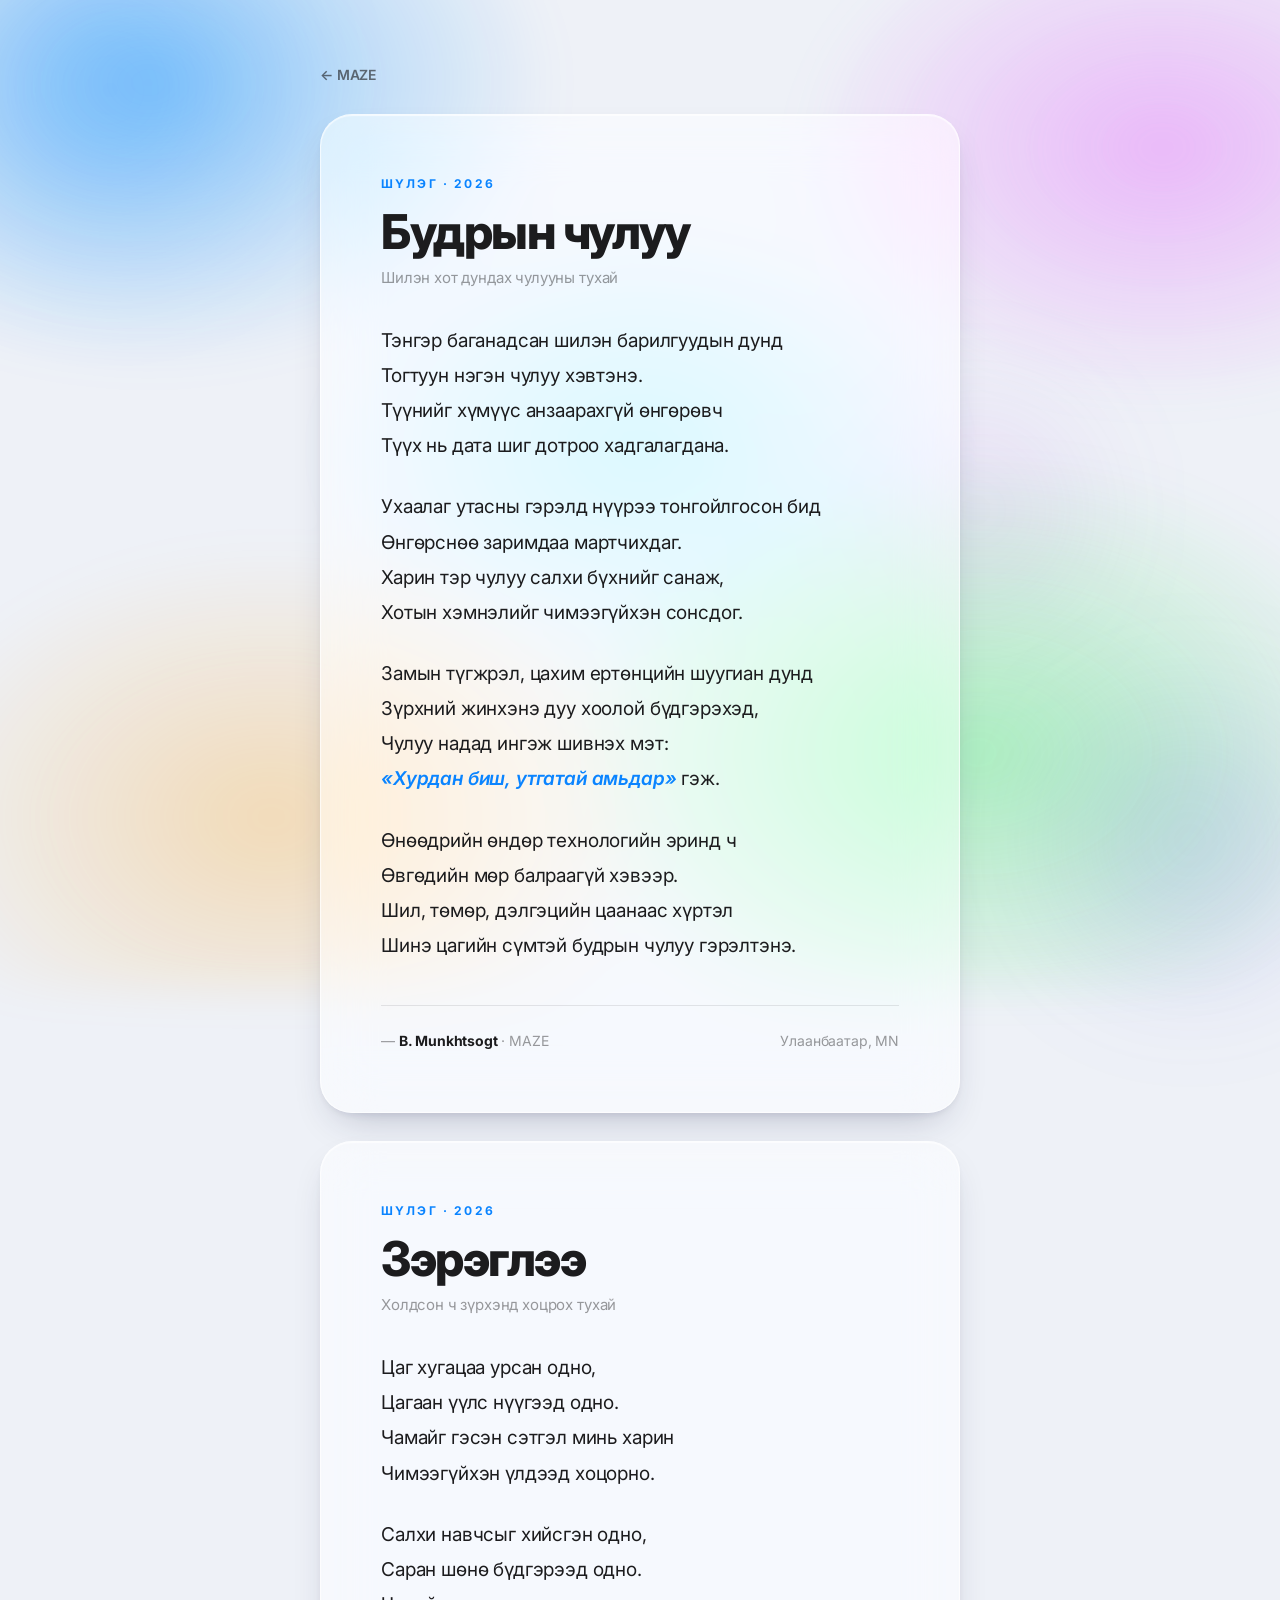
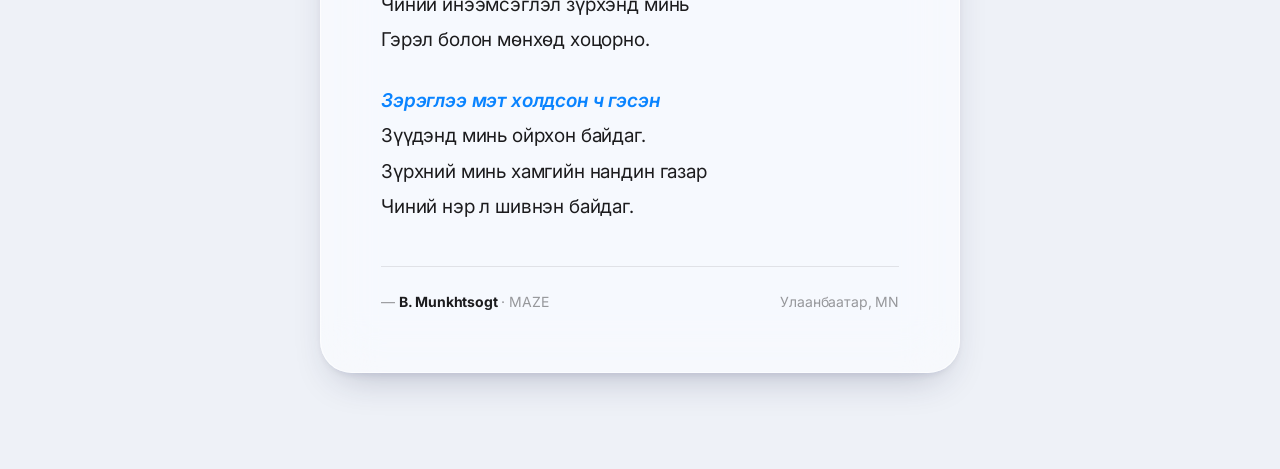
==== commit d5ccbe6b: "Add second poem "Зэрэглээ" to poem page Refactor poem.html into a vertical stack of glass cards so i" ====
--- a/poem.html
+++ b/poem.html
@@ -3,8 +3,8 @@
 <head>
   <meta charset="UTF-8" />
   <meta name="viewport" content="width=device-width, initial-scale=1.0" />
-  <title>Будрын чулуу — Шүлэг · MAZE</title>
-  <meta name="description" content="«Будрын чулуу» — шилэн хот дундах чулууны тухай шүлэг. B. Munkhtsogt (MAZE)." />
+  <title>Шүлгүүд · MAZE</title>
+  <meta name="description" content="«Будрын чулуу», «Зэрэглээ» — B. Munkhtsogt (MAZE)-ийн шүлгүүд." />
   <meta name="theme-color" content="#eef1f7" media="(prefers-color-scheme: light)" />
   <meta name="theme-color" content="#05060a" media="(prefers-color-scheme: dark)" />
   <link rel="icon" type="image/svg+xml" href="favicon.svg?v=1" />
@@ -18,9 +18,9 @@
       min-height: 100vh;
       min-height: 100dvh;
       display: flex;
+      flex-direction: column;
       align-items: center;
-      justify-content: center;
-      padding: 80px 24px;
+      padding: 64px 24px 96px;
       position: relative;
       overflow: hidden;
     }
@@ -56,11 +56,29 @@
       50% { transform: translate(30px, -40px) scale(1.12); }
     }
 
-    .poem-card {
+    .poem-stack {
       position: relative;
       z-index: 1;
       width: min(640px, 100%);
-      padding: clamp(32px, 6vw, 64px);
+      display: flex;
+      flex-direction: column;
+      gap: 28px;
+    }
+
+    .poem-home {
+      display: inline-flex;
+      align-items: center;
+      gap: 8px;
+      width: fit-content;
+      font-size: 14px;
+      font-weight: 600;
+      color: var(--ink-2);
+      transition: color 0.25s var(--ease), transform 0.25s var(--ease);
+    }
+    .poem-home:hover { color: var(--accent); transform: translateX(-3px); }
+
+    .poem-card {
+      padding: clamp(32px, 6vw, 60px);
       border-radius: var(--radius-lg);
       background: var(--glass);
       border: 1px solid var(--glass-line);
@@ -69,23 +87,13 @@
       backdrop-filter: blur(28px) saturate(180%);
       opacity: 0;
       transform: translateY(28px);
-      animation: poemIn 1s var(--ease-out) 0.1s forwards;
-    }
+      animation: poemIn 1s var(--ease-out) forwards;
+    }
+    .poem-card.p1 { animation-delay: 0.1s; }
+    .poem-card.p2 { animation-delay: 0.25s; }
     @keyframes poemIn {
       to { opacity: 1; transform: translateY(0); }
     }
-
-    .poem-home {
-      display: inline-flex;
-      align-items: center;
-      gap: 8px;
-      font-size: 14px;
-      font-weight: 600;
-      color: var(--ink-2);
-      margin-bottom: 28px;
-      transition: color 0.25s var(--ease), transform 0.25s var(--ease);
-    }
-    .poem-home:hover { color: var(--accent); transform: translateX(-3px); }
 
     .poem-eyebrow {
       font-size: 12px;
@@ -96,7 +104,7 @@
       margin-bottom: 14px;
     }
     .poem-title {
-      font-size: clamp(34px, 7vw, 52px);
+      font-size: clamp(32px, 6.5vw, 48px);
       font-weight: 800;
       letter-spacing: -0.03em;
       line-height: 1.05;
@@ -106,7 +114,7 @@
     .poem-sub {
       font-size: 15px;
       color: var(--ink-3);
-      margin-bottom: 36px;
+      margin-bottom: 34px;
     }
 
     .poem-body { display: flex; flex-direction: column; gap: 26px; }
@@ -123,7 +131,7 @@
     }
 
     .poem-foot {
-      margin-top: 44px;
+      margin-top: 42px;
       padding-top: 24px;
       border-top: 1px solid var(--line);
       display: flex;
@@ -137,8 +145,7 @@
     .poem-foot strong { color: var(--ink); font-weight: 700; }
 
     @media (max-width: 600px) {
-      .poem-page { padding: 56px 18px; }
-      .poem-stanza { line-height: 1.8; }
+      .poem-page { padding: 48px 18px 72px; }
     }
   </style>
 </head>
@@ -148,48 +155,79 @@
     <div class="poem-orb o2" aria-hidden="true"></div>
     <div class="poem-orb o3" aria-hidden="true"></div>
 
-    <article class="poem-card">
+    <div class="poem-stack">
       <a class="poem-home" href="index.html">← MAZE</a>
 
-      <p class="poem-eyebrow">Шүлэг · 2026</p>
-      <h1 class="poem-title">Будрын чулуу</h1>
-      <p class="poem-sub">Шилэн хот дундах чулууны тухай</p>
-
-      <div class="poem-body">
-        <p class="poem-stanza">
-          Тэнгэр баганадсан шилэн барилгуудын дунд<br />
-          Тогтуун нэгэн чулуу хэвтэнэ.<br />
-          Түүнийг хүмүүс анзаарахгүй өнгөрөвч<br />
-          Түүх нь дата шиг дотроо хадгалагдана.
-        </p>
-
-        <p class="poem-stanza">
-          Ухаалаг утасны гэрэлд нүүрээ тонгойлгосон бид<br />
-          Өнгөрснөө заримдаа мартчихдаг.<br />
-          Харин тэр чулуу салхи бүхнийг санаж,<br />
-          Хотын хэмнэлийг чимээгүйхэн сонсдог.
-        </p>
-
-        <p class="poem-stanza">
-          Замын түгжрэл, цахим ертөнцийн шуугиан дунд<br />
-          Зүрхний жинхэнэ дуу хоолой бүдгэрэхэд,<br />
-          Чулуу надад ингэж шивнэх мэт:<br />
-          <span class="poem-quote">«Хурдан биш, утгатай амьдар»</span> гэж.
-        </p>
-
-        <p class="poem-stanza">
-          Өнөөдрийн өндөр технологийн эринд ч<br />
-          Өвгөдийн мөр балраагүй хэвээр.<br />
-          Шил, төмөр, дэлгэцийн цаанаас хүртэл<br />
-          Шинэ цагийн сүмтэй будрын чулуу гэрэлтэнэ.
-        </p>
-      </div>
-
-      <div class="poem-foot">
-        <span>— <strong>B. Munkhtsogt</strong> · MAZE</span>
-        <span>Улаанбаатар, MN</span>
-      </div>
-    </article>
+      <article class="poem-card p1">
+        <p class="poem-eyebrow">Шүлэг · 2026</p>
+        <h1 class="poem-title">Будрын чулуу</h1>
+        <p class="poem-sub">Шилэн хот дундах чулууны тухай</p>
+
+        <div class="poem-body">
+          <p class="poem-stanza">
+            Тэнгэр баганадсан шилэн барилгуудын дунд<br />
+            Тогтуун нэгэн чулуу хэвтэнэ.<br />
+            Түүнийг хүмүүс анзаарахгүй өнгөрөвч<br />
+            Түүх нь дата шиг дотроо хадгалагдана.
+          </p>
+          <p class="poem-stanza">
+            Ухаалаг утасны гэрэлд нүүрээ тонгойлгосон бид<br />
+            Өнгөрснөө заримдаа мартчихдаг.<br />
+            Харин тэр чулуу салхи бүхнийг санаж,<br />
+            Хотын хэмнэлийг чимээгүйхэн сонсдог.
+          </p>
+          <p class="poem-stanza">
+            Замын түгжрэл, цахим ертөнцийн шуугиан дунд<br />
+            Зүрхний жинхэнэ дуу хоолой бүдгэрэхэд,<br />
+            Чулуу надад ингэж шивнэх мэт:<br />
+            <span class="poem-quote">«Хурдан биш, утгатай амьдар»</span> гэж.
+          </p>
+          <p class="poem-stanza">
+            Өнөөдрийн өндөр технологийн эринд ч<br />
+            Өвгөдийн мөр балраагүй хэвээр.<br />
+            Шил, төмөр, дэлгэцийн цаанаас хүртэл<br />
+            Шинэ цагийн сүмтэй будрын чулуу гэрэлтэнэ.
+          </p>
+        </div>
+
+        <div class="poem-foot">
+          <span>— <strong>B. Munkhtsogt</strong> · MAZE</span>
+          <span>Улаанбаатар, MN</span>
+        </div>
+      </article>
+
+      <article class="poem-card p2">
+        <p class="poem-eyebrow">Шүлэг · 2026</p>
+        <h1 class="poem-title">Зэрэглээ</h1>
+        <p class="poem-sub">Холдсон ч зүрхэнд хоцрох тухай</p>
+
+        <div class="poem-body">
+          <p class="poem-stanza">
+            Цаг хугацаа урсан одно,<br />
+            Цагаан үүлс нүүгээд одно.<br />
+            Чамайг гэсэн сэтгэл минь харин<br />
+            Чимээгүйхэн үлдээд хоцорно.
+          </p>
+          <p class="poem-stanza">
+            Салхи навчсыг хийсгэн одно,<br />
+            Саран шөнө бүдгэрээд одно.<br />
+            Чиний инээмсэглэл зүрхэнд минь<br />
+            Гэрэл болон мөнхөд хоцорно.
+          </p>
+          <p class="poem-stanza">
+            <span class="poem-quote">Зэрэглээ мэт холдсон ч гэсэн</span><br />
+            Зүүдэнд минь ойрхон байдаг.<br />
+            Зүрхний минь хамгийн нандин газар<br />
+            Чиний нэр л шивнэн байдаг.
+          </p>
+        </div>
+
+        <div class="poem-foot">
+          <span>— <strong>B. Munkhtsogt</strong> · MAZE</span>
+          <span>Улаанбаатар, MN</span>
+        </div>
+      </article>
+    </div>
   </main>
 </body>
 </html>
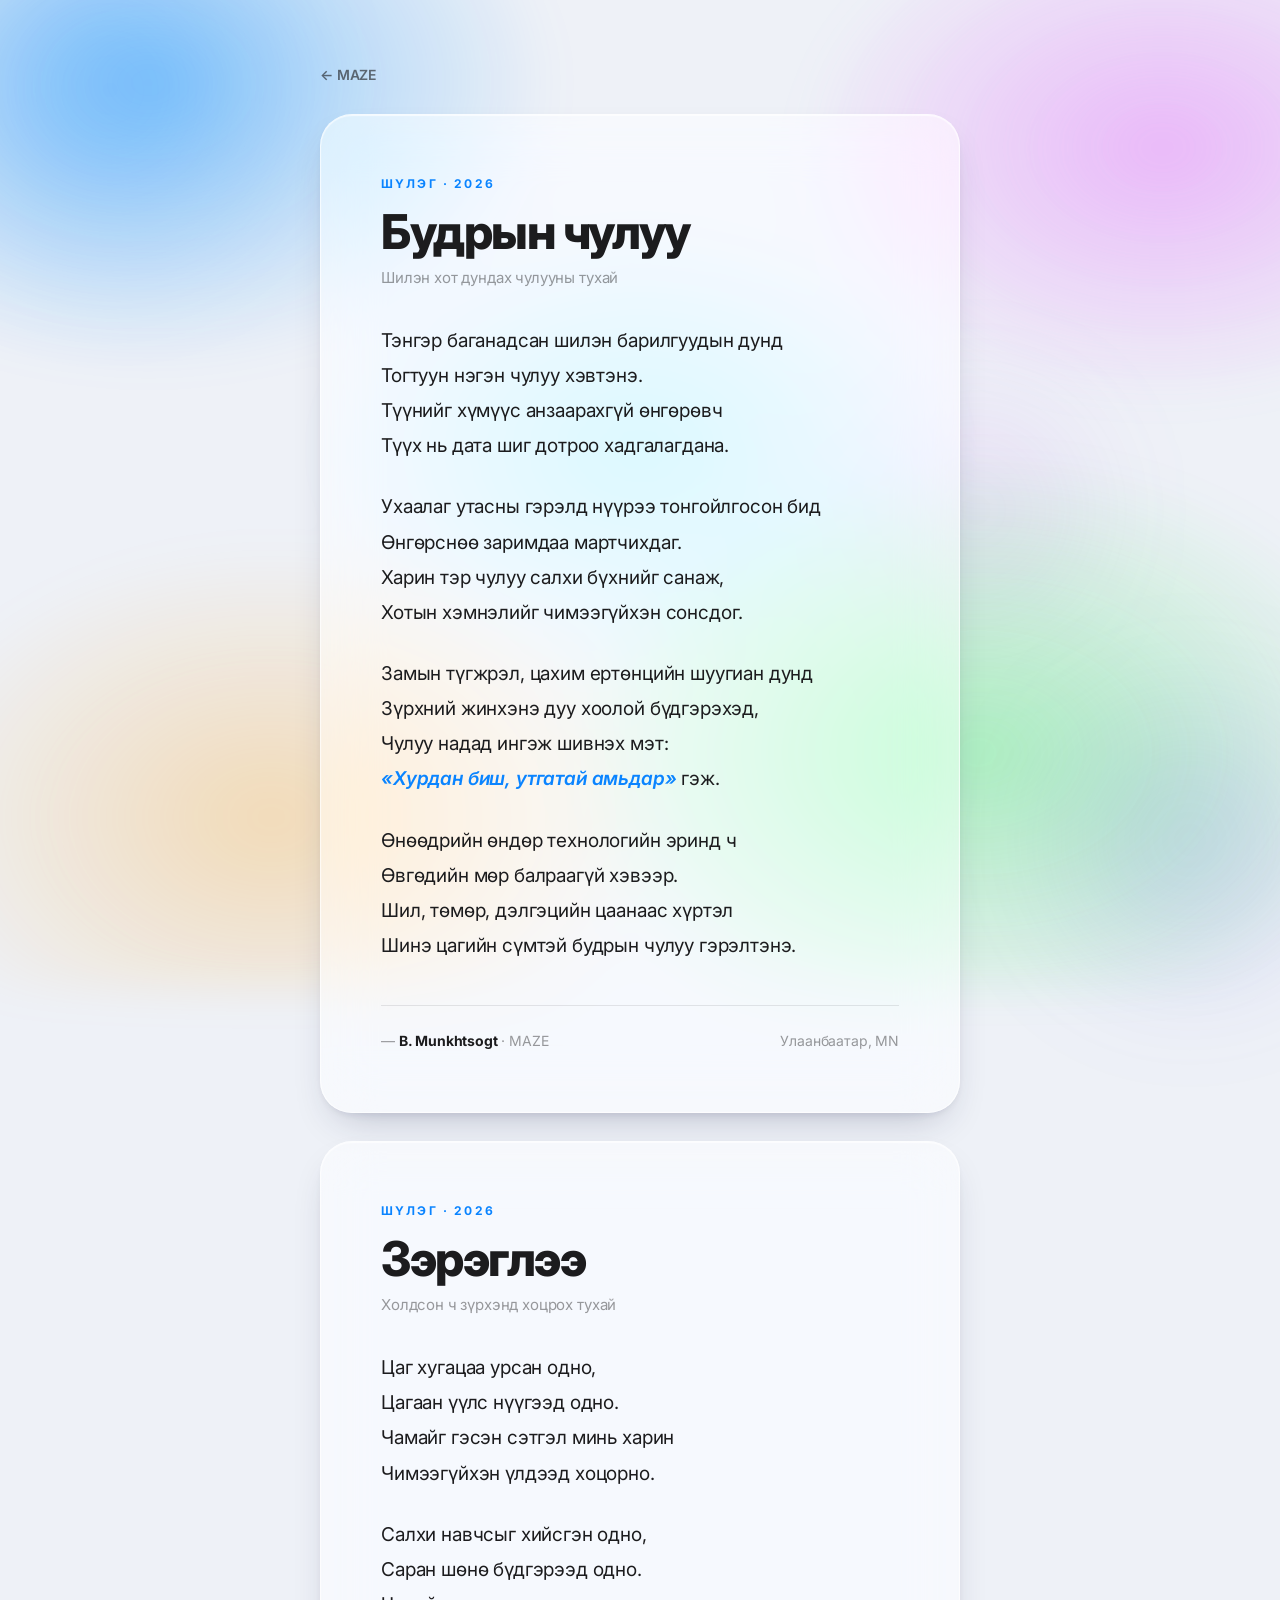
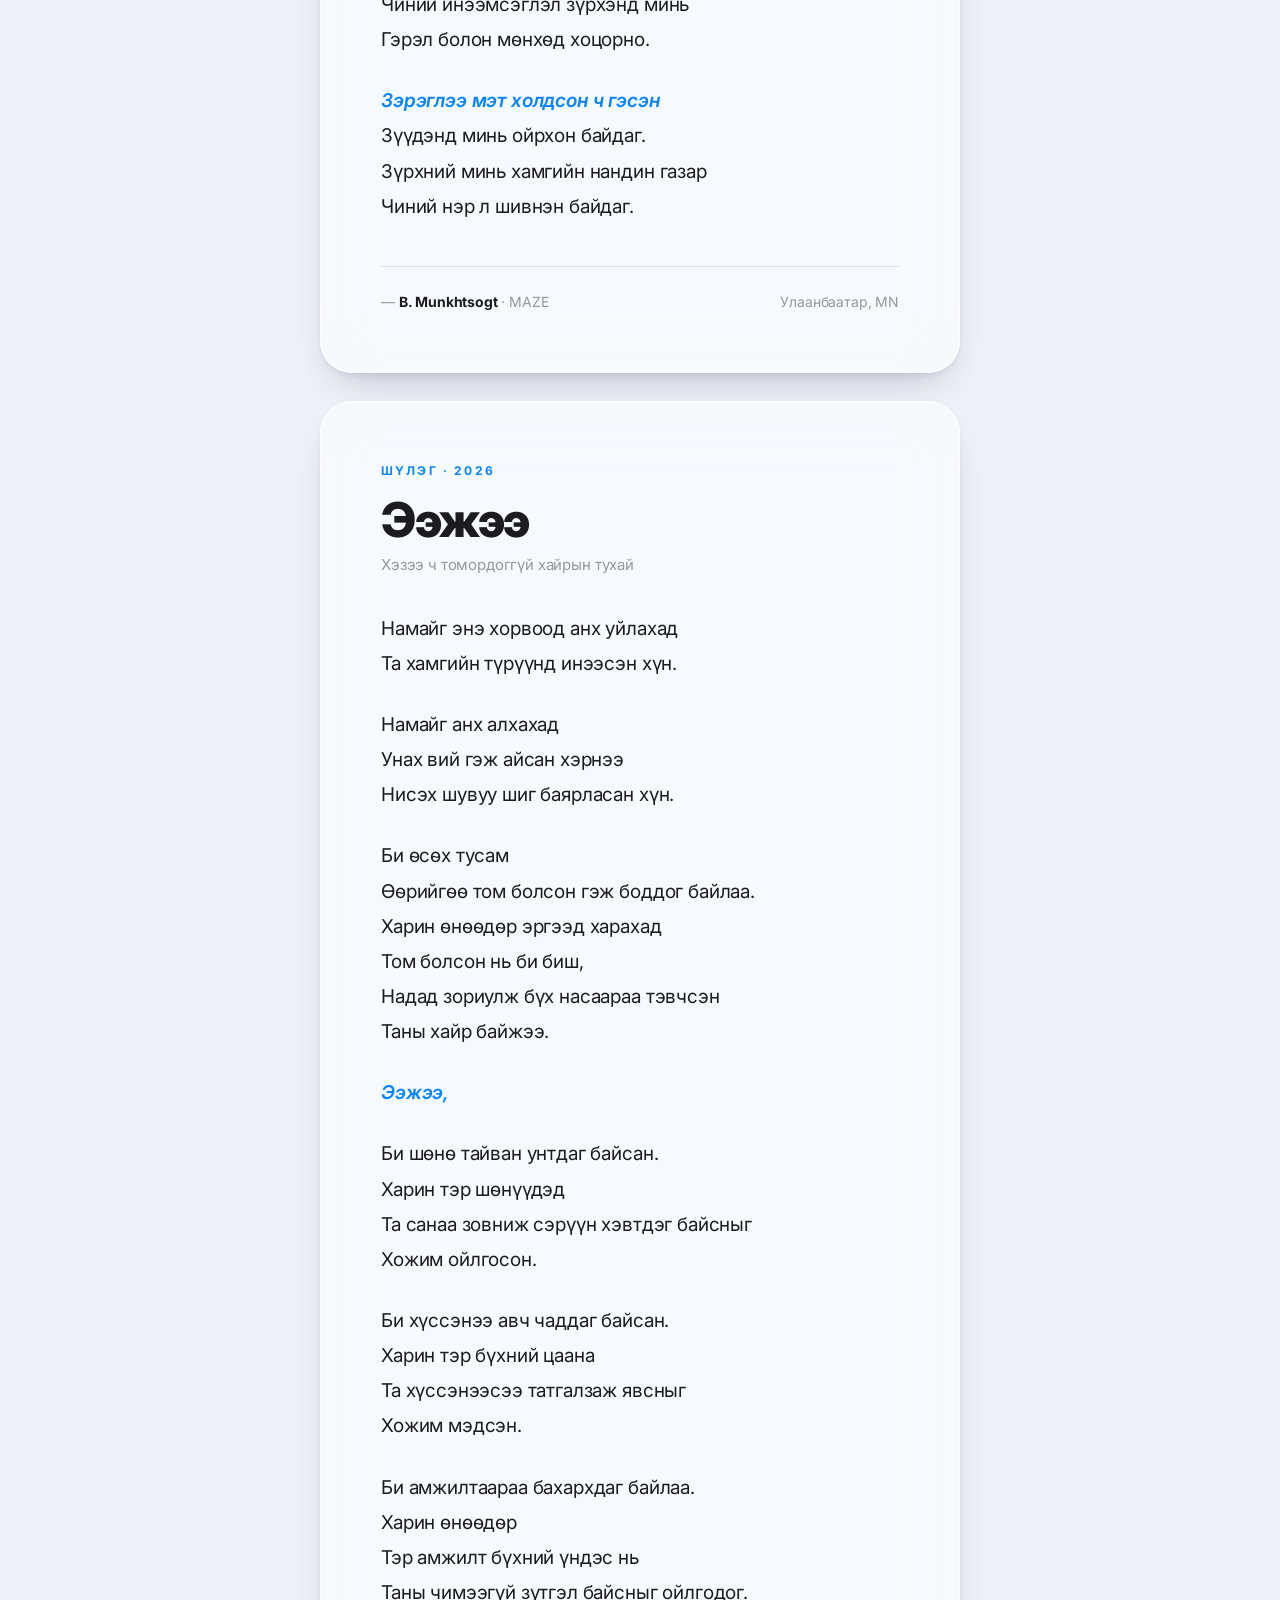
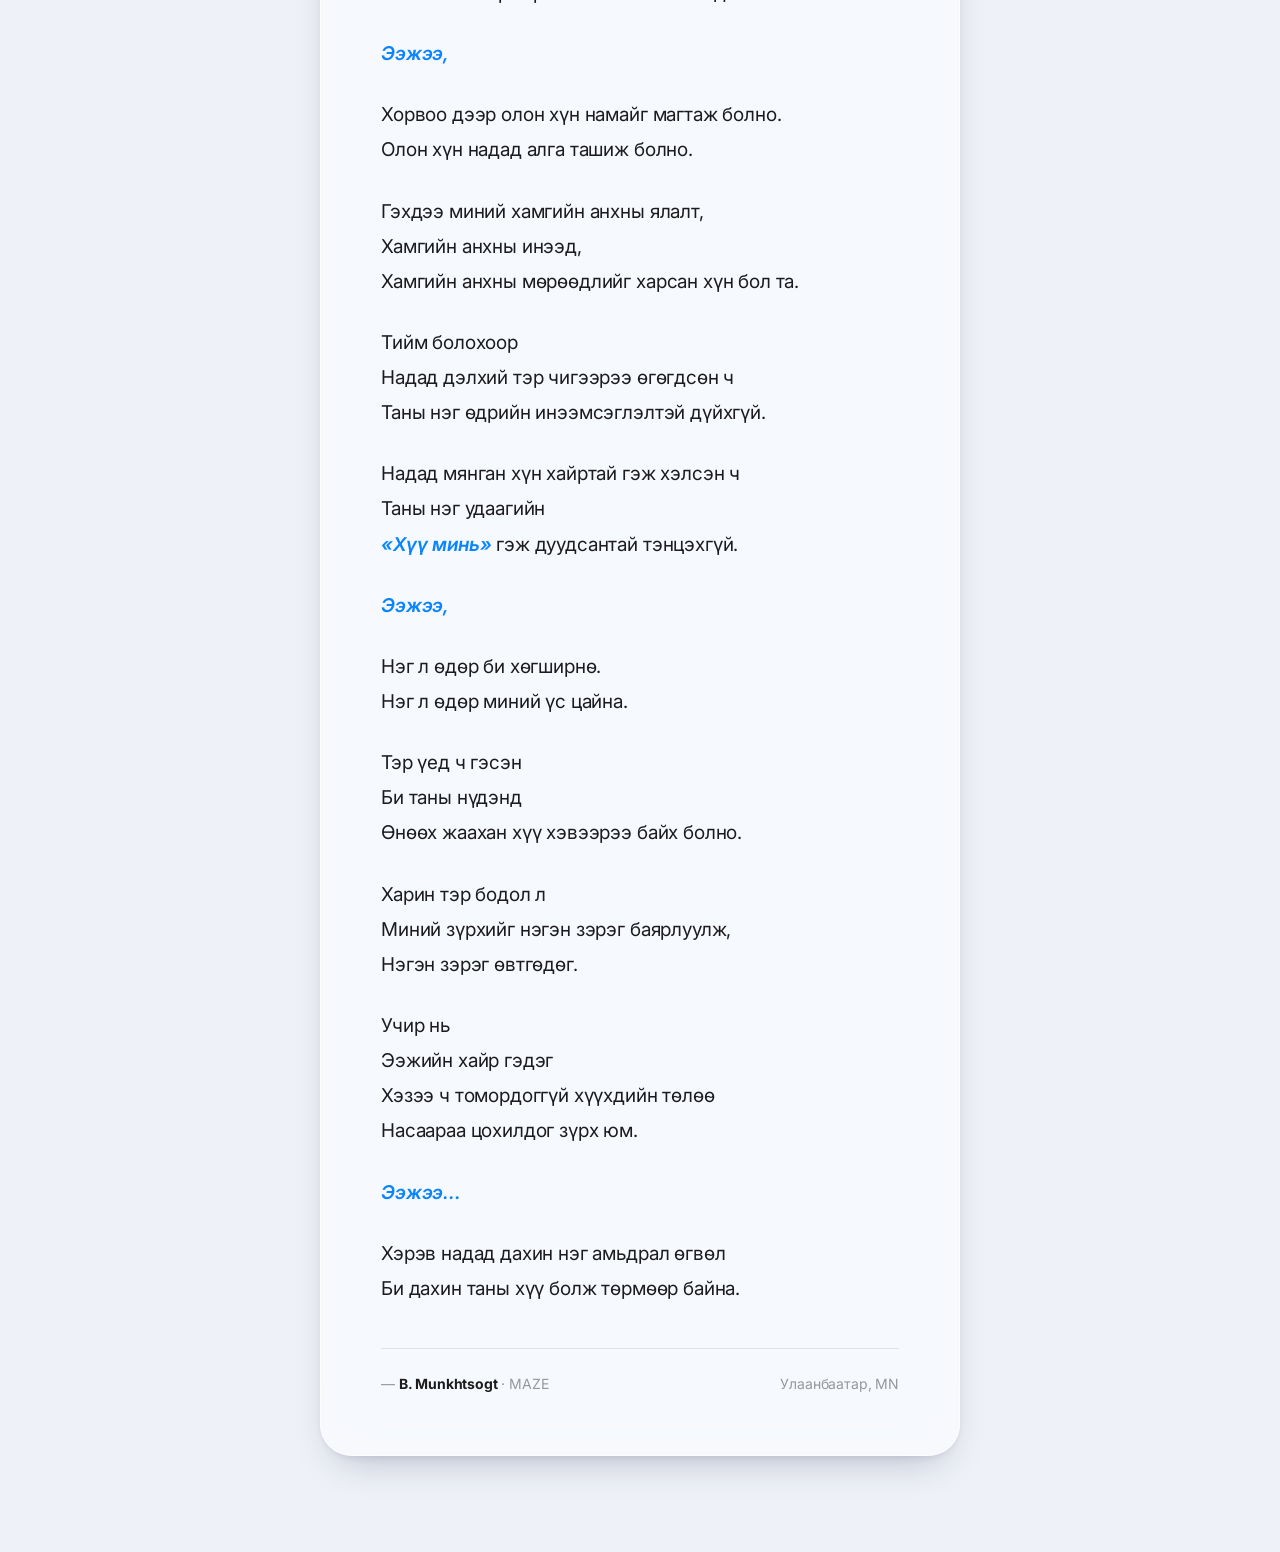
==== commit da4d75e0: "Add «Ээжээ» poem to poem page Co-Authored-By: Claude Opus 4.8 (1M context) <noreply@anthropic.com>" ====
--- a/poem.html
+++ b/poem.html
@@ -91,6 +91,7 @@
     }
     .poem-card.p1 { animation-delay: 0.1s; }
     .poem-card.p2 { animation-delay: 0.25s; }
+    .poem-card.p3 { animation-delay: 0.4s; }
     @keyframes poemIn {
       to { opacity: 1; transform: translateY(0); }
     }
@@ -227,6 +228,106 @@
           <span>Улаанбаатар, MN</span>
         </div>
       </article>
+
+      <article class="poem-card p3">
+        <p class="poem-eyebrow">Шүлэг · 2026</p>
+        <h1 class="poem-title">Ээжээ</h1>
+        <p class="poem-sub">Хэзээ ч томордоггүй хайрын тухай</p>
+
+        <div class="poem-body">
+          <p class="poem-stanza">
+            Намайг энэ хорвоод анх уйлахад<br />
+            Та хамгийн түрүүнд инээсэн хүн.
+          </p>
+          <p class="poem-stanza">
+            Намайг анх алхахад<br />
+            Унах вий гэж айсан хэрнээ<br />
+            Нисэх шувуу шиг баярласан хүн.
+          </p>
+          <p class="poem-stanza">
+            Би өсөх тусам<br />
+            Өөрийгөө том болсон гэж боддог байлаа.<br />
+            Харин өнөөдөр эргээд харахад<br />
+            Том болсон нь би биш,<br />
+            Надад зориулж бүх насаараа тэвчсэн<br />
+            Таны хайр байжээ.
+          </p>
+
+          <p class="poem-stanza"><span class="poem-quote">Ээжээ,</span></p>
+          <p class="poem-stanza">
+            Би шөнө тайван унтдаг байсан.<br />
+            Харин тэр шөнүүдэд<br />
+            Та санаа зовниж сэрүүн хэвтдэг байсныг<br />
+            Хожим ойлгосон.
+          </p>
+          <p class="poem-stanza">
+            Би хүссэнээ авч чаддаг байсан.<br />
+            Харин тэр бүхний цаана<br />
+            Та хүссэнээсээ татгалзаж явсныг<br />
+            Хожим мэдсэн.
+          </p>
+          <p class="poem-stanza">
+            Би амжилтаараа бахархдаг байлаа.<br />
+            Харин өнөөдөр<br />
+            Тэр амжилт бүхний үндэс нь<br />
+            Таны чимээгүй зүтгэл байсныг ойлгодог.
+          </p>
+
+          <p class="poem-stanza"><span class="poem-quote">Ээжээ,</span></p>
+          <p class="poem-stanza">
+            Хорвоо дээр олон хүн намайг магтаж болно.<br />
+            Олон хүн надад алга ташиж болно.
+          </p>
+          <p class="poem-stanza">
+            Гэхдээ миний хамгийн анхны ялалт,<br />
+            Хамгийн анхны инээд,<br />
+            Хамгийн анхны мөрөөдлийг харсан хүн бол та.
+          </p>
+          <p class="poem-stanza">
+            Тийм болохоор<br />
+            Надад дэлхий тэр чигээрээ өгөгдсөн ч<br />
+            Таны нэг өдрийн инээмсэглэлтэй дүйхгүй.
+          </p>
+          <p class="poem-stanza">
+            Надад мянган хүн хайртай гэж хэлсэн ч<br />
+            Таны нэг удаагийн<br />
+            <span class="poem-quote">«Хүү минь»</span> гэж дуудсантай тэнцэхгүй.
+          </p>
+
+          <p class="poem-stanza"><span class="poem-quote">Ээжээ,</span></p>
+          <p class="poem-stanza">
+            Нэг л өдөр би хөгширнө.<br />
+            Нэг л өдөр миний үс цайна.
+          </p>
+          <p class="poem-stanza">
+            Тэр үед ч гэсэн<br />
+            Би таны нүдэнд<br />
+            Өнөөх жаахан хүү хэвээрээ байх болно.
+          </p>
+          <p class="poem-stanza">
+            Харин тэр бодол л<br />
+            Миний зүрхийг нэгэн зэрэг баярлуулж,<br />
+            Нэгэн зэрэг өвтгөдөг.
+          </p>
+          <p class="poem-stanza">
+            Учир нь<br />
+            Ээжийн хайр гэдэг<br />
+            Хэзээ ч томордоггүй хүүхдийн төлөө<br />
+            Насаараа цохилдог зүрх юм.
+          </p>
+
+          <p class="poem-stanza"><span class="poem-quote">Ээжээ...</span></p>
+          <p class="poem-stanza">
+            Хэрэв надад дахин нэг амьдрал өгвөл<br />
+            Би дахин таны хүү болж төрмөөр байна.
+          </p>
+        </div>
+
+        <div class="poem-foot">
+          <span>— <strong>B. Munkhtsogt</strong> · MAZE</span>
+          <span>Улаанбаатар, MN</span>
+        </div>
+      </article>
     </div>
   </main>
 </body>
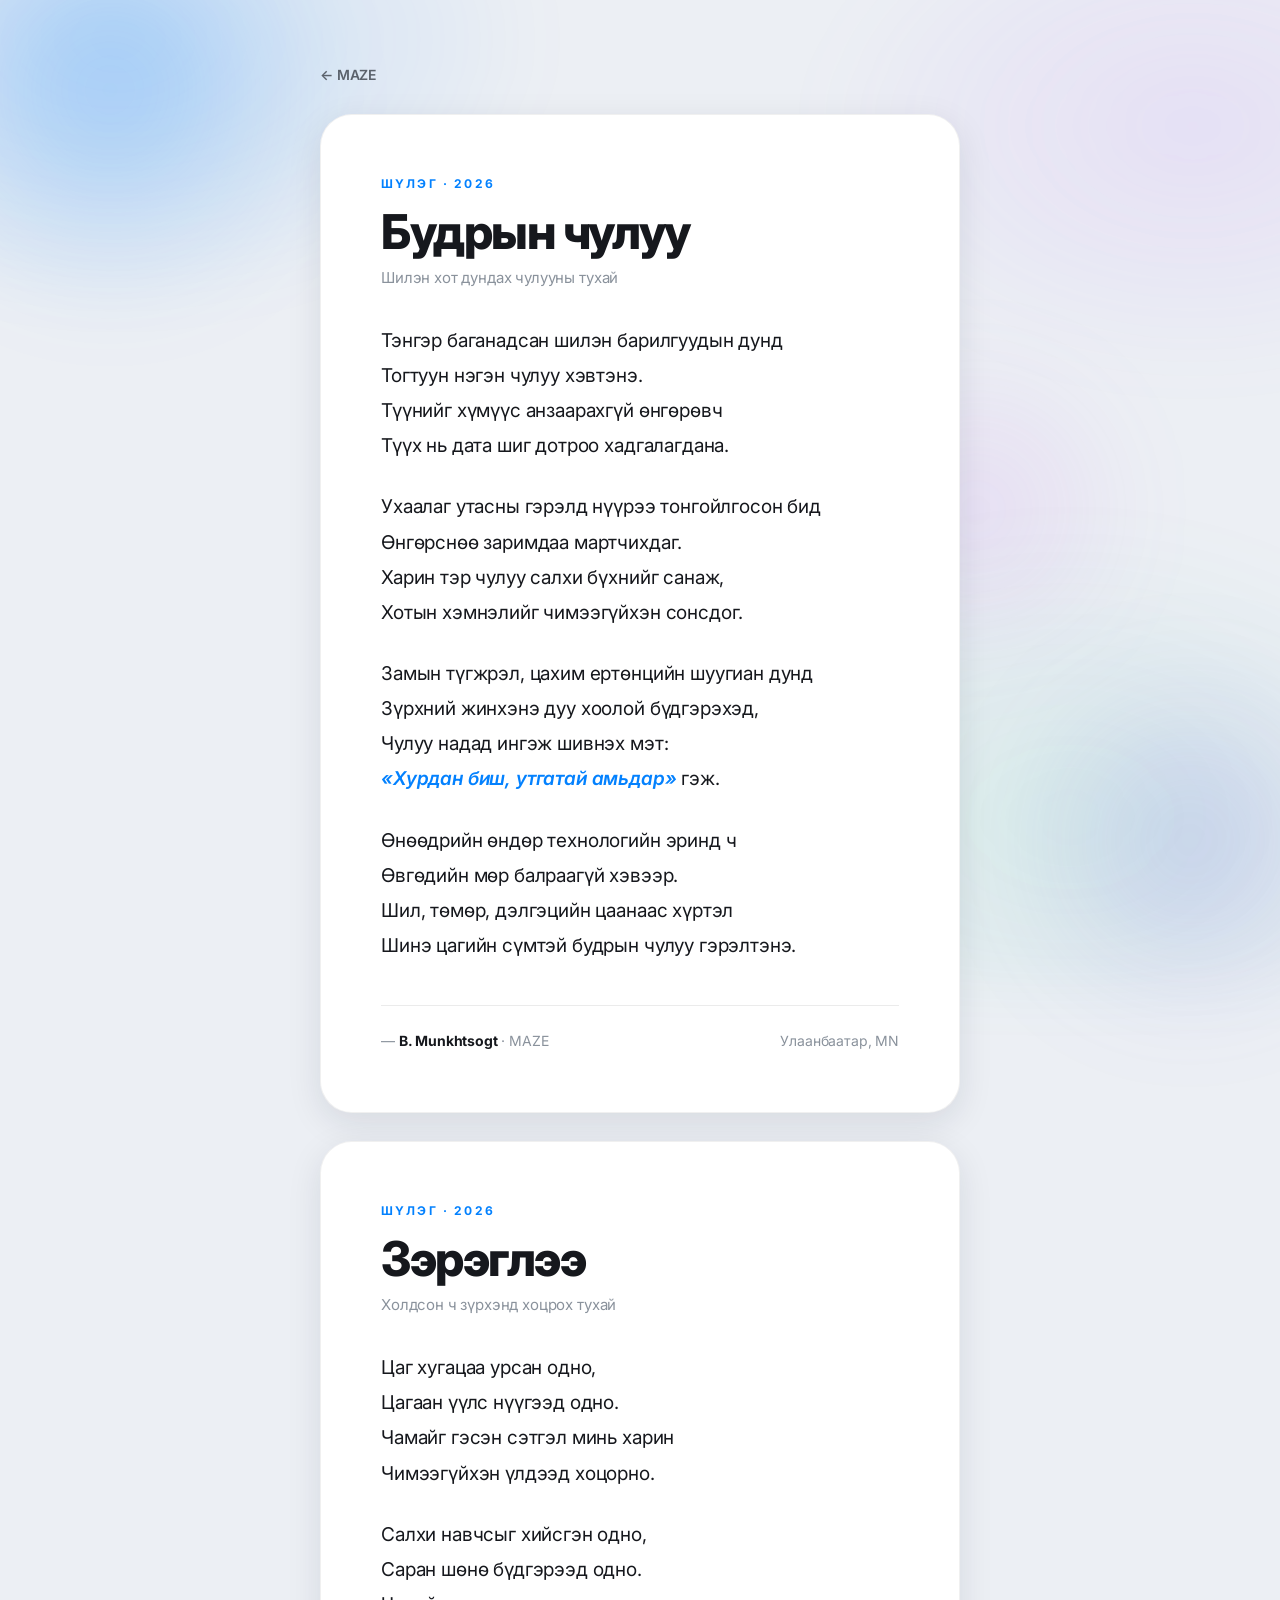
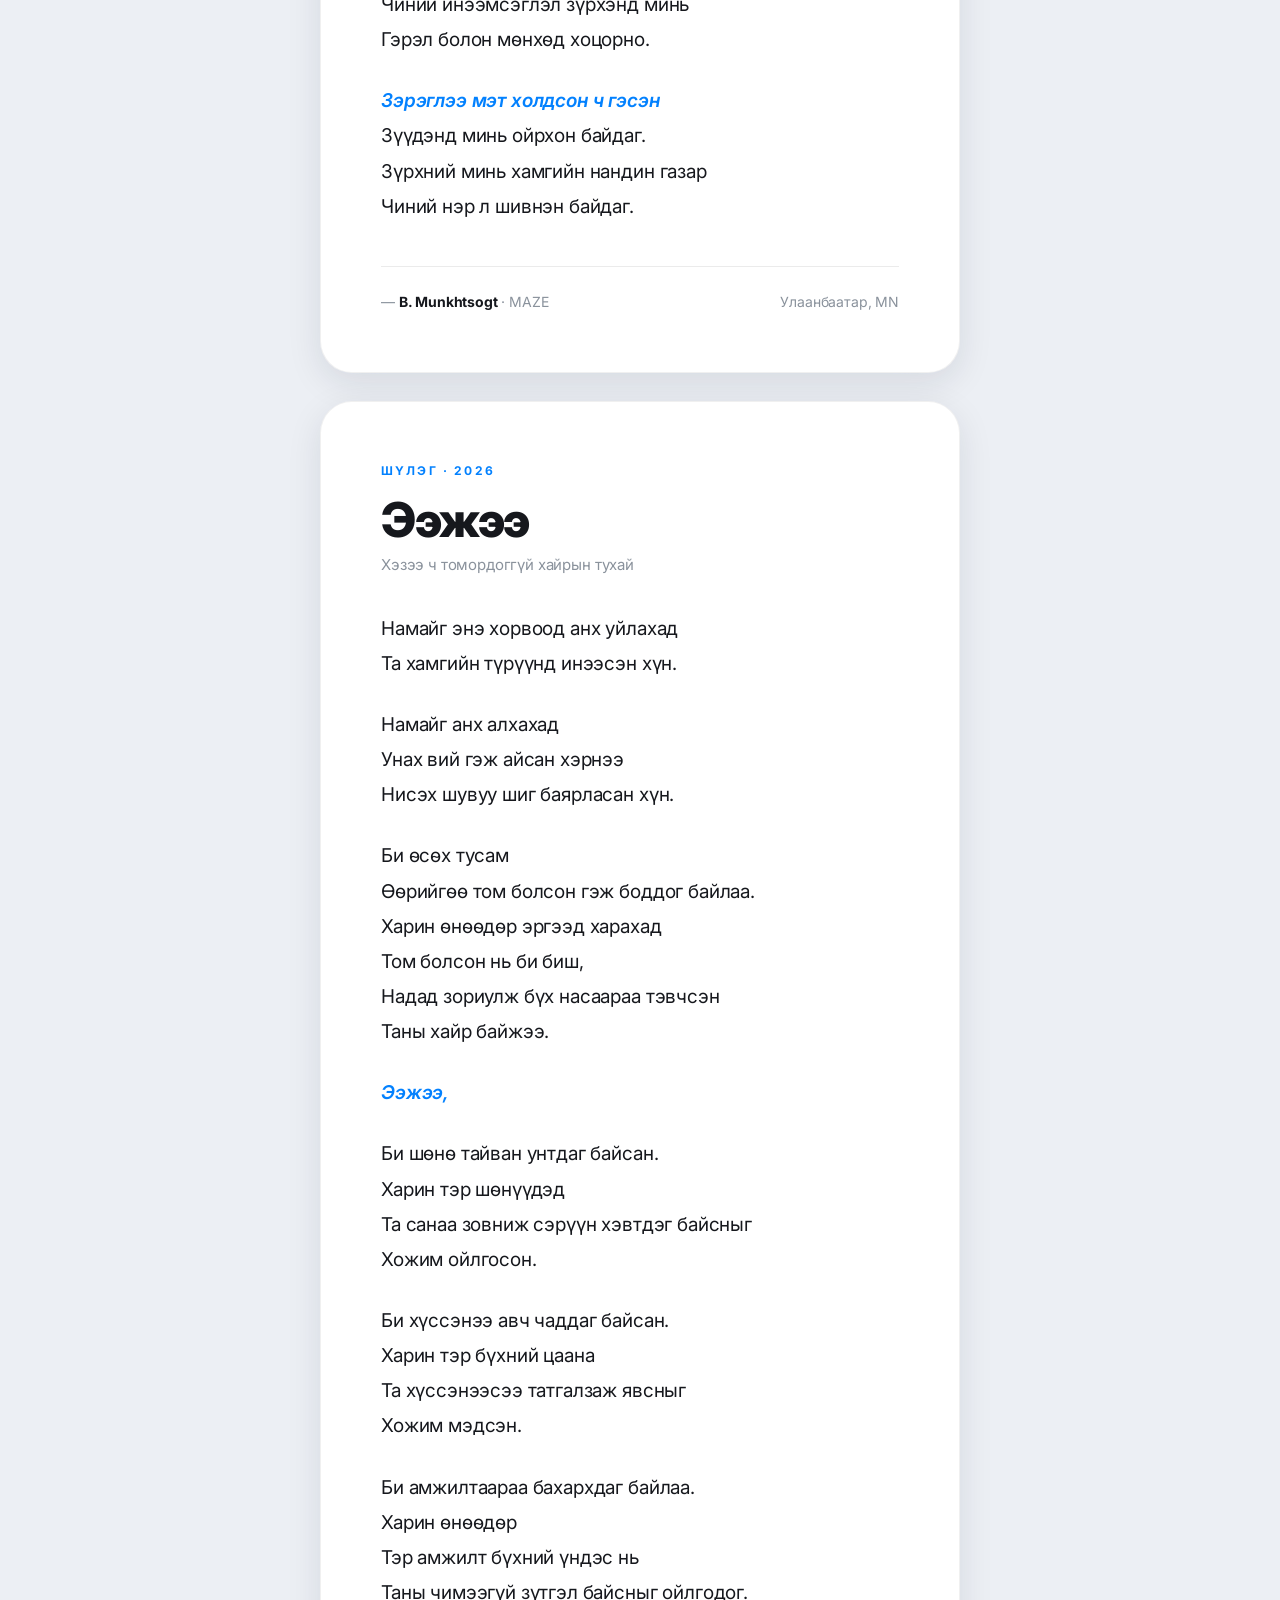
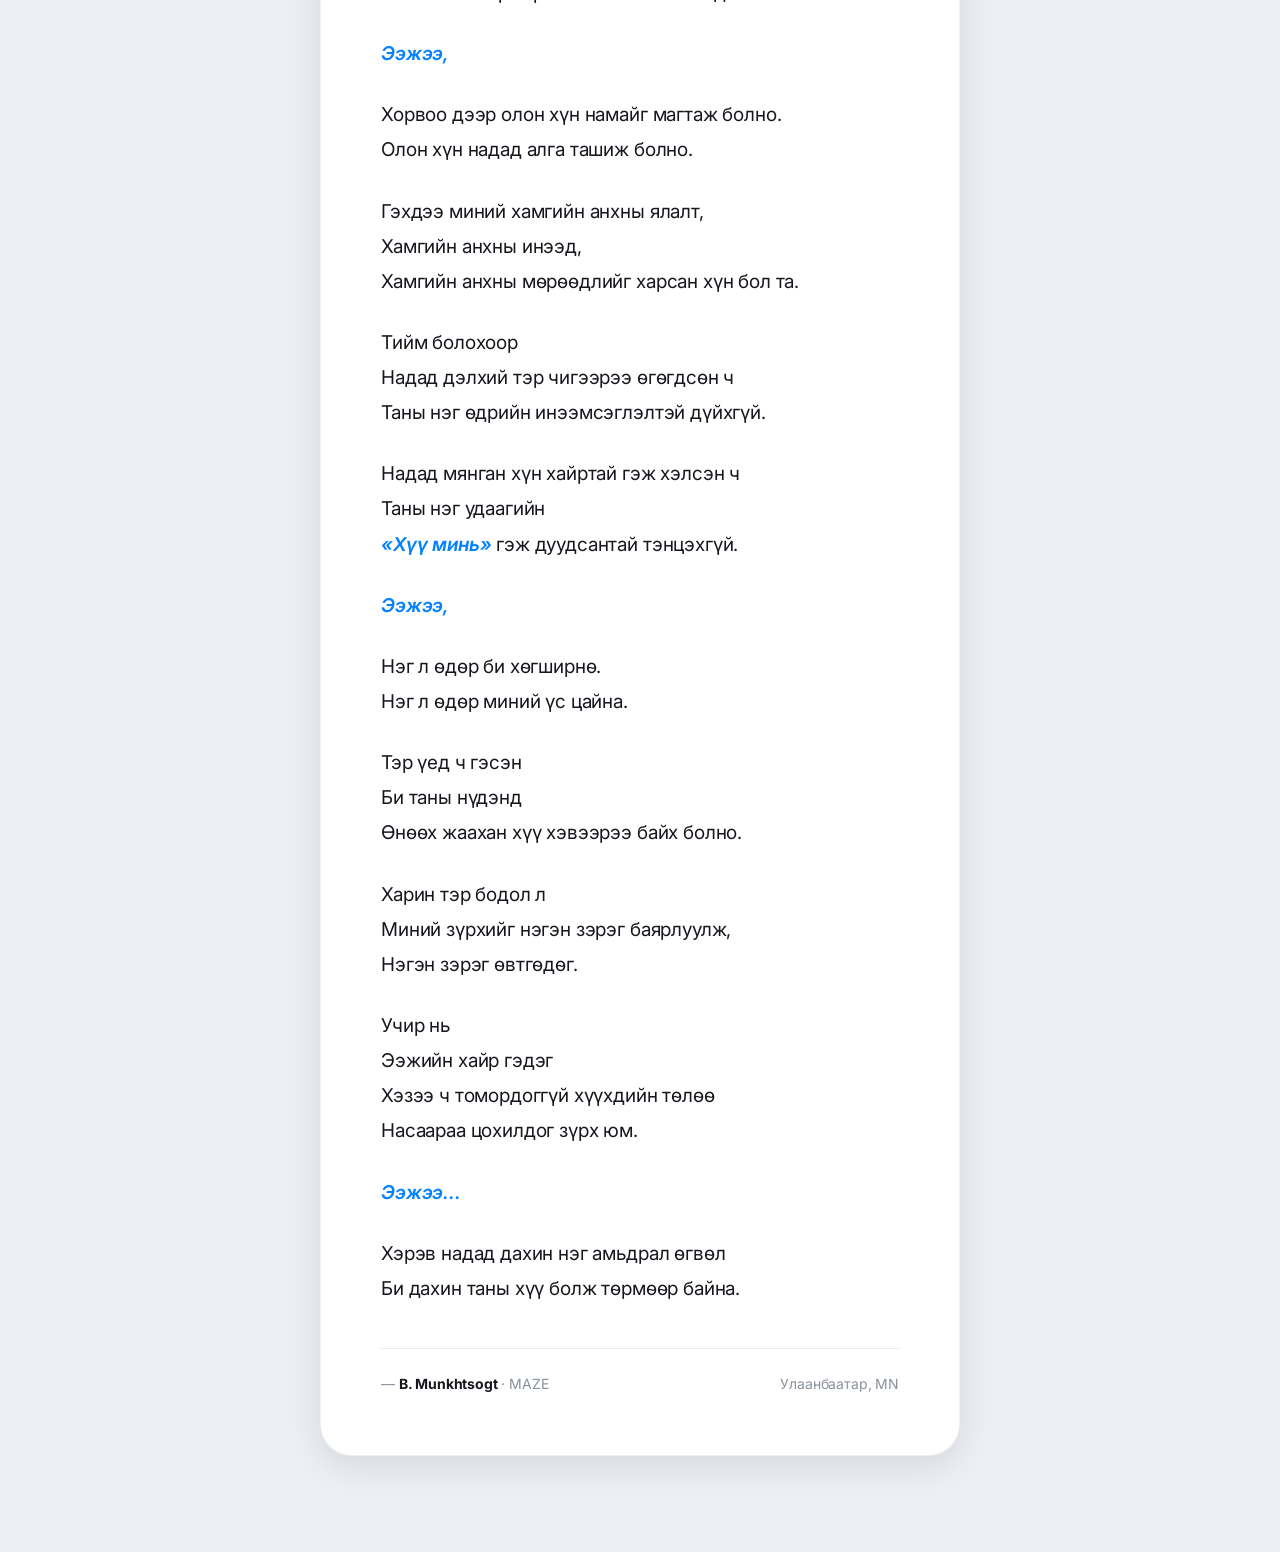
==== commit f7694e45: "Redesign UI to Samsung One UI 8.5 design language - Replace iOS liquid-glass system with solid One U" ====
--- a/poem.html
+++ b/poem.html
@@ -5,14 +5,14 @@
   <meta name="viewport" content="width=device-width, initial-scale=1.0" />
   <title>Шүлгүүд · MAZE</title>
   <meta name="description" content="«Будрын чулуу», «Зэрэглээ» — B. Munkhtsogt (MAZE)-ийн шүлгүүд." />
-  <meta name="theme-color" content="#eef1f7" media="(prefers-color-scheme: light)" />
-  <meta name="theme-color" content="#05060a" media="(prefers-color-scheme: dark)" />
+  <meta name="theme-color" content="#eceff4" media="(prefers-color-scheme: light)" />
+  <meta name="theme-color" content="#000000" media="(prefers-color-scheme: dark)" />
   <link rel="icon" type="image/svg+xml" href="favicon.svg?v=1" />
   <link rel="apple-touch-icon" href="favicon.svg?v=1" />
   <link rel="preconnect" href="https://fonts.googleapis.com" />
   <link rel="preconnect" href="https://fonts.gstatic.com" crossorigin />
   <link href="https://fonts.googleapis.com/css2?family=Inter:wght@300;400;500;600;700;800&display=swap" rel="stylesheet" />
-  <link rel="stylesheet" href="styles.css?v=42" />
+  <link rel="stylesheet" href="styles.css?v=43" />
   <style>
     .poem-page {
       min-height: 100vh;
--- a/styles.css
+++ b/styles.css
@@ -1,66 +1,74 @@
 /* ==========================================================
-   MAZE — Portfolio · iOS 26 "Liquid Glass" edition
-   Light · Translucent frosted glass · Specular edges · Squircle
+   MAZE — Portfolio · Samsung One UI 8.5 edition
+   Solid surfaces · Soft elevation · Big rounded squircles
+   Samsung blue accent · True-black dark · Settings-list rows
    ========================================================== */
 
 :root {
-  /* Surfaces — light, airy iOS canvas */
-  --bg: #eef1f7;
-  --bg-2: #e7ebf3;
-  --ink: #1c1c1e;          /* iOS label */
-  --ink-2: rgba(28, 28, 30, 0.62);
-  --ink-3: rgba(28, 28, 30, 0.44);
-  --muted: rgba(28, 28, 30, 0.32);
-
-  /* Liquid Glass material */
-  --glass: rgba(255, 255, 255, 0.55);
-  --glass-2: rgba(255, 255, 255, 0.72);
-  --glass-thin: rgba(255, 255, 255, 0.40);
-  --glass-line: rgba(255, 255, 255, 0.65);
-  --line: rgba(60, 60, 67, 0.12);
-  --line-2: rgba(60, 60, 67, 0.20);
-
-  /* Specular / edge light recipe for glass */
-  --spec:
-    inset 0 1px 1px rgba(255, 255, 255, 0.9),
-    inset 0 0 0 1px rgba(255, 255, 255, 0.35),
-    inset 0 -16px 32px -20px rgba(255, 255, 255, 0.5);
-  --glass-shadow:
-    0 1px 1px rgba(255, 255, 255, 0.7) inset,
-    0 18px 40px -18px rgba(31, 38, 75, 0.30),
-    0 4px 12px -6px rgba(31, 38, 75, 0.18);
-
-  /* Accents — iOS system vibrants */
-  --accent: #0a84ff;       /* systemBlue */
-  --accent-2: #5e5ce6;     /* systemIndigo */
-  --pink: #ff375f;         /* systemPink */
-  --lime: #30d158;         /* systemGreen */
-  --violet: #bf5af2;       /* systemPurple */
-  --cyan: #64d2ff;
-  --amber: #ff9f0a;
+  /* Surfaces — clean One UI canvas */
+  --bg: #eceff4;
+  --surface: #ffffff;
+  --surface-2: #f3f5f9;
+  --surface-3: #e8ecf2;
+  --ink: #16181d;
+  --ink-2: #5a616b;
+  --ink-3: #8a929c;
+  --muted: #a7adb6;
+
+  /* Header material — slightly translucent, blurred (One UI floating bar) */
+  --header-bg: rgba(255, 255, 255, 0.82);
+
+  /* Accents — Samsung One UI system colors */
+  --accent: #0381fe;          /* Samsung blue */
+  --accent-press: #0a6fe0;
+  --accent-soft: rgba(3, 129, 254, 0.12);
+  --accent-2: #5a5cff;        /* indigo */
+  --violet: #a259ff;
+  --pink: #ff4d6d;
+  --lime: #16c47e;            /* One UI green */
+  --green: #16c47e;
+  --cyan: #00b8d4;
+  --amber: #ff8a00;
   --ink-on-accent: #ffffff;
 
-  /* Typography — SF Pro system stack (Inter fallback) */
-  --font-display: -apple-system, BlinkMacSystemFont, 'SF Pro Display',
-                  'SF Pro Text', 'Inter', system-ui, sans-serif;
-  --font-body: -apple-system, BlinkMacSystemFont, 'SF Pro Text',
-               'Inter', system-ui, sans-serif;
-
-  /* Geometry — continuous squircle radii */
-  --radius-sm: 16px;
-  --radius: 24px;
+  /* Legacy aliases (mapped to solid One UI surfaces so any
+     unrestyled selector stays coherent) */
+  --glass: var(--surface);
+  --glass-2: var(--surface);
+  --glass-thin: var(--surface-2);
+  --glass-line: rgba(0, 0, 0, 0.06);
+  --line: rgba(0, 0, 0, 0.08);
+  --line-2: rgba(0, 0, 0, 0.14);
+
+  /* Elevation — soft, diffuse One UI shadows */
+  --shadow-xs: 0 1px 3px rgba(18, 26, 48, 0.06);
+  --shadow-sm: 0 2px 12px rgba(18, 26, 48, 0.07);
+  --shadow: 0 10px 34px rgba(18, 26, 48, 0.10);
+  --shadow-lg: 0 24px 64px rgba(18, 26, 48, 0.15);
+  --spec: var(--shadow-sm);        /* legacy */
+  --glass-shadow: var(--shadow);   /* legacy */
+
+  /* Typography — One UI Sans feel via Inter */
+  --font-display: 'Inter', -apple-system, BlinkMacSystemFont, 'Segoe UI',
+                  system-ui, sans-serif;
+  --font-body: 'Inter', -apple-system, BlinkMacSystemFont, 'Segoe UI',
+               system-ui, sans-serif;
+
+  /* Geometry — generous One UI rounding */
+  --radius-sm: 18px;
+  --radius: 26px;
   --radius-lg: 32px;
-  --radius-xl: 44px;
-  --max: 1280px;
-
-  /* Motion */
-  --ease: cubic-bezier(0.22, 0.61, 0.36, 1);
+  --radius-xl: 40px;
+  --max: 1240px;
+
+  /* Motion — One UI decelerate / spring */
+  --ease: cubic-bezier(0.33, 0, 0.1, 1);
   --ease-out: cubic-bezier(0.16, 1, 0.3, 1);
-  --spring: cubic-bezier(0.34, 1.56, 0.64, 1);
+  --spring: cubic-bezier(0.34, 1.4, 0.5, 1);
 }
 
 * { box-sizing: border-box; margin: 0; padding: 0; }
-*::selection { background: rgba(10, 132, 255, 0.22); color: var(--ink); }
+*::selection { background: rgba(3, 129, 254, 0.20); color: var(--ink); }
 
 html {
   scroll-behavior: smooth;
@@ -78,7 +86,7 @@
   letter-spacing: -0.01em;
 }
 
-/* Vibrant blurred backdrop behind the glass (iOS wallpaper feel) */
+/* Calm One UI backdrop — subtle, mostly clean */
 body::after {
   content: '';
   position: fixed;
@@ -86,25 +94,22 @@
   pointer-events: none;
   z-index: 0;
   background:
-    radial-gradient(38% 38% at 18% 16%, rgba(10, 132, 255, 0.40), transparent 70%),
-    radial-gradient(34% 34% at 84% 22%, rgba(191, 90, 242, 0.34), transparent 70%),
-    radial-gradient(40% 40% at 72% 78%, rgba(48, 209, 88, 0.28), transparent 70%),
-    radial-gradient(36% 36% at 26% 84%, rgba(255, 159, 10, 0.26), transparent 70%),
-    radial-gradient(30% 30% at 50% 50%, rgba(100, 210, 255, 0.22), transparent 70%);
-  filter: blur(20px) saturate(150%);
-  animation: floatMesh 26s ease-in-out infinite;
+    radial-gradient(40% 36% at 16% 12%, rgba(3, 129, 254, 0.14), transparent 70%),
+    radial-gradient(36% 34% at 86% 20%, rgba(162, 89, 255, 0.10), transparent 70%),
+    radial-gradient(40% 40% at 78% 84%, rgba(22, 196, 126, 0.08), transparent 70%);
+  filter: blur(30px) saturate(120%);
+  animation: floatMesh 32s ease-in-out infinite;
 }
 @keyframes floatMesh {
   0%, 100% { transform: translate(0, 0) scale(1); }
-  33% { transform: translate(3%, 2%) scale(1.05); }
-  66% { transform: translate(-2%, 3%) scale(0.97); }
+  50% { transform: translate(2%, 2%) scale(1.04); }
 }
 
 a { color: inherit; text-decoration: none; }
 img { max-width: 100%; display: block; }
 
 .accent {
-  background: linear-gradient(120deg, var(--accent) 0%, var(--violet) 55%, var(--pink) 100%);
+  background: linear-gradient(120deg, var(--accent) 0%, var(--accent-2) 100%);
   -webkit-background-clip: text;
   background-clip: text;
   color: transparent;
@@ -119,7 +124,7 @@
 }
 
 /* ==========================================================
-   Header — floating Liquid Glass pill
+   Header — floating One UI bar
    ========================================================== */
 .site-header {
   position: fixed;
@@ -129,25 +134,26 @@
   z-index: 80;
   width: calc(100% - 32px);
   max-width: 1080px;
-  border-radius: 999px;
-  background: var(--glass);
-  -webkit-backdrop-filter: saturate(200%) blur(28px);
-  backdrop-filter: saturate(200%) blur(28px);
+  border-radius: 28px;
+  background: var(--header-bg);
+  -webkit-backdrop-filter: saturate(180%) blur(24px);
+  backdrop-filter: saturate(180%) blur(24px);
   border: 1px solid var(--glass-line);
-  box-shadow: var(--glass-shadow);
-  transition: top 0.4s var(--ease), background 0.3s var(--ease);
+  box-shadow: var(--shadow-sm);
+  transition: top 0.45s var(--ease), background 0.3s var(--ease),
+              box-shadow 0.3s var(--ease);
 }
 .nav-bar {
   display: flex;
   align-items: center;
   justify-content: space-between;
-  height: 60px;
+  height: 62px;
   padding: 0 14px 0 22px;
 }
 .logo {
   font-family: var(--font-display);
   font-size: 20px;
-  font-weight: 700;
+  font-weight: 800;
   letter-spacing: -0.02em;
   color: var(--ink);
   display: inline-flex;
@@ -160,25 +166,23 @@
   border-radius: 50%;
   background: var(--accent);
   margin-left: 4px;
-  box-shadow: 0 0 12px rgba(10, 132, 255, 0.7);
 }
 .nav-links {
   display: flex;
   gap: 4px;
-  font-size: 13px;
+  font-size: 13.5px;
   font-weight: 500;
 }
 .nav-links a {
   position: relative;
-  padding: 8px 14px;
+  padding: 9px 16px;
   border-radius: 999px;
   color: var(--ink-2);
   transition: color 0.2s var(--ease), background 0.2s var(--ease);
 }
 .nav-links a:hover {
-  color: var(--ink);
-  background: rgba(255, 255, 255, 0.7);
-  box-shadow: var(--spec);
+  color: var(--accent);
+  background: var(--accent-soft);
 }
 
 .menu-toggle {
@@ -207,7 +211,7 @@
    Hero
    ========================================================== */
 .hero {
-  padding: 160px 0 100px;
+  padding: 168px 0 100px;
   position: relative;
 }
 .hero-grid {
@@ -222,17 +226,16 @@
   align-items: center;
   gap: 10px;
   font-size: 12px;
-  letter-spacing: 0.16em;
+  letter-spacing: 0.14em;
   text-transform: uppercase;
+  font-weight: 600;
   color: var(--ink-2);
   margin-bottom: 28px;
-  padding: 8px 16px;
+  padding: 9px 16px;
   border: 1px solid var(--glass-line);
   border-radius: 999px;
-  background: var(--glass);
-  box-shadow: var(--spec);
-  -webkit-backdrop-filter: blur(16px) saturate(180%);
-  backdrop-filter: blur(16px) saturate(180%);
+  background: var(--surface);
+  box-shadow: var(--shadow-xs);
 }
 .eyebrow::before {
   content: '';
@@ -240,7 +243,7 @@
   height: 7px;
   border-radius: 50%;
   background: var(--lime);
-  box-shadow: 0 0 10px var(--lime);
+  box-shadow: 0 0 8px rgba(22, 196, 126, 0.7);
   animation: pulse 2s ease-in-out infinite;
 }
 @keyframes pulse {
@@ -252,9 +255,9 @@
   font-family: var(--font-display);
   font-optical-sizing: auto;
   font-size: clamp(46px, 7.4vw, 104px);
-  line-height: 0.96;
-  letter-spacing: -0.045em;
-  font-weight: 700;
+  line-height: 0.98;
+  letter-spacing: -0.04em;
+  font-weight: 800;
   margin-bottom: 32px;
   color: var(--ink);
 }
@@ -277,9 +280,9 @@
   line-height: 1;
   white-space: nowrap;
   font-family: var(--font-display);
-  font-weight: 700;
+  font-weight: 800;
   letter-spacing: -0.03em;
-  background: linear-gradient(120deg, var(--accent), var(--violet));
+  background: linear-gradient(120deg, var(--accent), var(--accent-2));
   -webkit-background-clip: text;
   background-clip: text;
   color: transparent;
@@ -305,19 +308,20 @@
 }
 .lead a {
   color: var(--accent);
-  font-weight: 500;
-  border-bottom: 1px solid rgba(10, 132, 255, 0.35);
+  font-weight: 600;
+  border-bottom: 1px solid rgba(3, 129, 254, 0.35);
   transition: border-color 0.2s var(--ease), color 0.2s var(--ease);
 }
-.lead a:hover { color: var(--accent-2); border-color: var(--accent-2); }
+.lead a:hover { color: var(--accent-press); border-color: var(--accent-press); }
 
 .hero-cta { display: flex; gap: 12px; flex-wrap: wrap; }
 
+/* One UI buttons — filled pill + tonal pill */
 .btn {
   display: inline-flex;
   align-items: center;
   gap: 8px;
-  padding: 16px 28px;
+  padding: 16px 30px;
   border-radius: 999px;
   font-size: 15px;
   font-weight: 600;
@@ -325,57 +329,29 @@
   border: 1px solid transparent;
   cursor: pointer;
   position: relative;
-  overflow: hidden;
-  transition: transform 0.3s var(--ease), background 0.3s var(--ease),
-              color 0.3s var(--ease), border-color 0.3s var(--ease),
-              box-shadow 0.3s var(--ease);
-}
-/* Liquid glass sheen sweep */
-.btn::after {
-  content: '';
-  position: absolute;
-  inset: 0;
-  background: linear-gradient(180deg, rgba(255, 255, 255, 0.5), transparent 45%);
-  pointer-events: none;
-}
-/* Primary — tinted blue liquid glass */
+  transition: transform 0.2s var(--ease), background 0.25s var(--ease),
+              color 0.25s var(--ease), box-shadow 0.25s var(--ease);
+}
+.btn:active { transform: scale(0.97); }
+/* Primary — solid Samsung blue */
 .btn-primary {
-  background: linear-gradient(180deg, rgba(60, 170, 255, 0.82), rgba(10, 132, 255, 0.86));
+  background: var(--accent);
   color: #fff;
-  border-color: rgba(255, 255, 255, 0.5);
-  -webkit-backdrop-filter: blur(18px) saturate(200%);
-  backdrop-filter: blur(18px) saturate(200%);
-  text-shadow: 0 1px 8px rgba(8, 70, 160, 0.35);
-  box-shadow:
-    inset 0 1px 1px rgba(255, 255, 255, 0.65),
-    inset 0 -2px 4px rgba(8, 70, 160, 0.35),
-    0 12px 30px -10px rgba(10, 132, 255, 0.6);
+  box-shadow: 0 8px 22px -8px rgba(3, 129, 254, 0.6);
 }
 .btn-primary:hover {
-  background: linear-gradient(180deg, rgba(82, 188, 255, 0.92), rgba(10, 132, 255, 0.94));
+  background: var(--accent-press);
   transform: translateY(-2px);
-  box-shadow:
-    inset 0 1px 1px rgba(255, 255, 255, 0.75),
-    inset 0 -2px 4px rgba(8, 70, 160, 0.4),
-    0 20px 44px -10px rgba(10, 132, 255, 0.78);
-}
-/* Secondary — clear liquid glass */
+  box-shadow: 0 14px 30px -10px rgba(3, 129, 254, 0.7);
+}
+/* Secondary — tonal (filled-tonal) */
 .btn-ghost {
-  background: var(--glass);
-  border-color: var(--glass-line);
-  color: var(--ink);
-  box-shadow:
-    var(--spec),
-    0 10px 26px -14px rgba(0, 0, 0, 0.25);
-  -webkit-backdrop-filter: blur(18px) saturate(200%);
-  backdrop-filter: blur(18px) saturate(200%);
+  background: var(--accent-soft);
+  color: var(--accent);
 }
 .btn-ghost:hover {
-  background: var(--glass-2);
+  background: rgba(3, 129, 254, 0.18);
   transform: translateY(-2px);
-  box-shadow:
-    var(--spec),
-    0 16px 34px -14px rgba(0, 0, 0, 0.32);
 }
 
 /* Hero photo */
@@ -395,10 +371,7 @@
   position: relative;
   background: linear-gradient(135deg, #dbe7ff 0%, #efe3ff 50%, #ffe6ef 100%);
   border: 1px solid var(--glass-line);
-  box-shadow:
-    inset 0 1px 1px rgba(255, 255, 255, 0.9),
-    0 40px 90px -30px rgba(31, 38, 75, 0.45),
-    0 16px 50px -20px rgba(10, 132, 255, 0.25);
+  box-shadow: var(--shadow-lg);
   transform-style: preserve-3d;
   transition: transform 0.5s var(--ease);
 }
@@ -408,19 +381,8 @@
   inset: 0;
   z-index: 1;
   background:
-    radial-gradient(70% 50% at 50% 0%, rgba(255, 255, 255, 0.55), transparent 60%),
-    radial-gradient(50% 50% at 90% 100%, rgba(191, 90, 242, 0.25), transparent 60%);
-}
-.photo-frame::after {
-  content: '';
-  position: absolute;
-  inset: 0;
-  z-index: 1;
-  background: repeating-linear-gradient(
-    45deg,
-    rgba(255, 255, 255, 0.06) 0 1px,
-    transparent 1px 16px
-  );
+    radial-gradient(70% 50% at 50% 0%, rgba(255, 255, 255, 0.45), transparent 60%),
+    radial-gradient(50% 50% at 90% 100%, rgba(162, 89, 255, 0.20), transparent 60%);
 }
 .photo-placeholder {
   position: absolute;
@@ -429,7 +391,7 @@
   place-items: center;
   font-family: var(--font-display);
   font-size: 180px;
-  font-weight: 700;
+  font-weight: 800;
   color: rgba(28, 28, 30, 0.16);
   letter-spacing: -8px;
   z-index: 2;
@@ -447,15 +409,13 @@
   display: inline-flex;
   align-items: center;
   gap: 10px;
-  padding: 10px 18px;
-  background: var(--glass-2);
+  padding: 11px 18px;
+  background: var(--surface);
   border: 1px solid var(--glass-line);
-  box-shadow: var(--spec), 0 10px 24px -12px rgba(31, 38, 75, 0.4);
-  -webkit-backdrop-filter: blur(18px) saturate(180%);
-  backdrop-filter: blur(18px) saturate(180%);
+  box-shadow: var(--shadow);
   border-radius: 999px;
   font-size: 13px;
-  font-weight: 500;
+  font-weight: 600;
   color: var(--ink);
   position: absolute;
   bottom: 18px;
@@ -468,49 +428,45 @@
   height: 8px;
   border-radius: 50%;
   background: var(--lime);
-  box-shadow: 0 0 10px var(--lime);
+  box-shadow: 0 0 8px rgba(22, 196, 126, 0.7);
   animation: pulse 2s ease-in-out infinite;
 }
 
-/* Floating stats — glass tiles */
+/* Floating stats — One UI quick-panel tiles */
 .hero-stats {
   display: grid;
   grid-template-columns: repeat(3, 1fr);
-  gap: 16px;
+  gap: 14px;
   margin-top: 56px;
   max-width: 600px;
 }
 .stat {
-  padding: 22px 20px;
+  padding: 24px 22px;
   border: 1px solid var(--glass-line);
   border-radius: var(--radius);
-  background: var(--glass);
-  box-shadow: var(--spec);
-  -webkit-backdrop-filter: blur(18px) saturate(180%);
-  backdrop-filter: blur(18px) saturate(180%);
-  transition: transform 0.3s var(--ease), box-shadow 0.3s var(--ease);
+  background: var(--surface);
+  box-shadow: var(--shadow-sm);
+  transition: transform 0.25s var(--ease), box-shadow 0.25s var(--ease);
 }
 .stat:hover {
   transform: translateY(-4px);
-  box-shadow: var(--spec), 0 18px 40px -18px rgba(31, 38, 75, 0.35);
+  box-shadow: var(--shadow);
 }
 .stat-num {
   font-family: var(--font-display);
-  font-size: 36px;
-  font-weight: 700;
+  font-size: 38px;
+  font-weight: 800;
   letter-spacing: -0.03em;
   line-height: 1;
-  background: linear-gradient(120deg, var(--accent), var(--violet));
-  -webkit-background-clip: text;
-  background-clip: text;
-  color: transparent;
+  color: var(--accent);
 }
 .stat-label {
   font-size: 12px;
-  color: var(--muted);
+  color: var(--ink-3);
   margin-top: 8px;
-  letter-spacing: 0.06em;
+  letter-spacing: 0.04em;
   text-transform: uppercase;
+  font-weight: 500;
 }
 
 /* ==========================================================
@@ -521,9 +477,7 @@
   border-bottom: 1px solid var(--line);
   overflow: hidden;
   padding: 26px 0;
-  background: var(--glass-thin);
-  -webkit-backdrop-filter: blur(12px) saturate(160%);
-  backdrop-filter: blur(12px) saturate(160%);
+  background: var(--surface);
   position: relative;
   z-index: 2;
 }
@@ -539,11 +493,11 @@
 }
 .marquee::before {
   left: 0;
-  background: linear-gradient(90deg, var(--bg) 0%, transparent 100%);
+  background: linear-gradient(90deg, var(--surface) 0%, transparent 100%);
 }
 .marquee::after {
   right: 0;
-  background: linear-gradient(-90deg, var(--bg) 0%, transparent 100%);
+  background: linear-gradient(-90deg, var(--surface) 0%, transparent 100%);
 }
 .marquee-track {
   display: flex;
@@ -551,17 +505,14 @@
   white-space: nowrap;
   font-family: var(--font-display);
   font-size: 28px;
-  font-weight: 600;
+  font-weight: 700;
   color: var(--ink-2);
   letter-spacing: -0.02em;
   animation: marquee 5s linear infinite;
 }
 .marquee-track span:nth-child(even) {
-  font-weight: 700;
-  background: linear-gradient(120deg, var(--accent), var(--violet));
-  -webkit-background-clip: text;
-  background-clip: text;
-  color: transparent;
+  font-weight: 800;
+  color: var(--accent);
 }
 @keyframes marquee {
   from { transform: translateX(0); }
@@ -579,11 +530,11 @@
 .section-head { margin-bottom: 64px; max-width: 800px; }
 .section-head h2 {
   font-family: var(--font-display);
-  font-size: clamp(36px, 5vw, 68px);
+  font-size: clamp(36px, 5vw, 64px);
   letter-spacing: -0.03em;
-  line-height: 1.02;
+  line-height: 1.04;
   margin-top: 18px;
-  font-weight: 700;
+  font-weight: 800;
   color: var(--ink);
 }
 .section-sub {
@@ -594,35 +545,33 @@
   line-height: 1.6;
 }
 
+/* One UI label chip — colorful rounded-square index tile + text */
 .section-label {
   display: inline-flex;
   align-items: center;
   gap: 12px;
   font-size: 12px;
-  letter-spacing: 0.16em;
+  letter-spacing: 0.12em;
   text-transform: uppercase;
-  color: var(--ink-3);
+  color: var(--ink-2);
   font-weight: 600;
   padding: 8px 16px 8px 8px;
   border: 1px solid var(--glass-line);
   border-radius: 999px;
-  background: var(--glass);
-  box-shadow: var(--spec);
-  -webkit-backdrop-filter: blur(14px) saturate(180%);
-  backdrop-filter: blur(14px) saturate(180%);
-}
-.section-label.light { color: var(--ink-3); }
+  background: var(--surface);
+  box-shadow: var(--shadow-xs);
+}
+.section-label.light { color: var(--ink-2); }
 .section-label .num {
   display: inline-grid;
   place-items: center;
-  width: 24px;
-  height: 24px;
-  border-radius: 50%;
-  background: linear-gradient(180deg, #2a95ff, var(--accent));
+  width: 26px;
+  height: 26px;
+  border-radius: 9px;            /* rounded square — One UI icon */
+  background: linear-gradient(135deg, #2a9bff, var(--accent));
   color: #fff;
   font-size: 11px;
-  font-weight: 700;
-  box-shadow: inset 0 1px 1px rgba(255, 255, 255, 0.5);
+  font-weight: 800;
 }
 
 .section-badge {
@@ -633,9 +582,9 @@
   padding: 8px 16px;
   font-size: 13px;
   font-weight: 600;
-  color: var(--lime);
-  background: rgba(48, 209, 88, 0.12);
-  border: 1px solid rgba(48, 209, 88, 0.30);
+  color: var(--green);
+  background: rgba(22, 196, 126, 0.12);
+  border: 1px solid rgba(22, 196, 126, 0.28);
   border-radius: 999px;
   letter-spacing: -0.01em;
   width: max-content;
@@ -645,8 +594,8 @@
   width: 6px;
   height: 6px;
   border-radius: 50%;
-  background: var(--lime);
-  box-shadow: 0 0 10px var(--lime);
+  background: var(--green);
+  box-shadow: 0 0 8px rgba(22, 196, 126, 0.7);
   animation: pulse 2s ease-in-out infinite;
 }
 
@@ -661,11 +610,11 @@
 }
 .about-body h2 {
   font-family: var(--font-display);
-  font-size: clamp(32px, 4vw, 56px);
-  line-height: 1.05;
+  font-size: clamp(32px, 4vw, 52px);
+  line-height: 1.08;
   letter-spacing: -0.03em;
   margin-bottom: 28px;
-  font-weight: 700;
+  font-weight: 800;
   color: var(--ink);
 }
 .about-body p {
@@ -681,28 +630,28 @@
   flex-wrap: wrap;
   gap: 8px;
 }
+/* One UI chips */
 .skills li {
   padding: 10px 18px;
   border: 1px solid var(--glass-line);
   border-radius: 999px;
   font-size: 13px;
   font-weight: 500;
-  background: var(--glass);
-  box-shadow: var(--spec);
-  -webkit-backdrop-filter: blur(12px) saturate(160%);
-  backdrop-filter: blur(12px) saturate(160%);
+  background: var(--surface);
+  box-shadow: var(--shadow-xs);
   color: var(--ink-2);
-  transition: color 0.2s var(--ease), transform 0.2s var(--ease),
-              box-shadow 0.2s var(--ease);
+  transition: color 0.2s var(--ease), background 0.2s var(--ease),
+              transform 0.2s var(--ease);
 }
 .skills li:hover {
   color: var(--accent);
+  background: var(--accent-soft);
+  border-color: transparent;
   transform: translateY(-2px);
-  box-shadow: var(--spec), 0 12px 26px -14px rgba(10, 132, 255, 0.5);
 }
 
 /* ==========================================================
-   Work — Bento Grid of Liquid Glass cards
+   Work — One UI card grid
    ========================================================== */
 .work-grid {
   display: grid;
@@ -716,12 +665,10 @@
   border-radius: var(--radius-lg);
   overflow: hidden;
   border: 1px solid var(--glass-line);
-  background: var(--glass);
-  box-shadow: var(--glass-shadow);
-  -webkit-backdrop-filter: blur(24px) saturate(180%);
-  backdrop-filter: blur(24px) saturate(180%);
+  background: var(--surface);
+  box-shadow: var(--shadow-sm);
   cursor: pointer;
-  transition: transform 0.4s var(--ease), box-shadow 0.3s var(--ease);
+  transition: transform 0.3s var(--ease), box-shadow 0.3s var(--ease);
   display: flex;
   flex-direction: column;
   min-height: 320px;
@@ -732,7 +679,7 @@
   inset: 0;
   background: radial-gradient(
     600px circle at var(--mx, 50%) var(--my, 50%),
-    rgba(10, 132, 255, 0.10),
+    rgba(3, 129, 254, 0.07),
     transparent 40%
   );
   opacity: 0;
@@ -742,9 +689,7 @@
 }
 .work-card:hover {
   transform: translateY(-6px);
-  box-shadow:
-    inset 0 1px 1px rgba(255, 255, 255, 0.8),
-    0 44px 80px -30px rgba(31, 38, 75, 0.45);
+  box-shadow: var(--shadow-lg);
 }
 .work-card:hover::before { opacity: 1; }
 .work-card:focus-visible {
@@ -768,7 +713,7 @@
   overflow: hidden;
   margin: 10px 10px 0;
   border-radius: var(--radius);
-  box-shadow: inset 0 0 0 1px rgba(255, 255, 255, 0.18);
+  box-shadow: inset 0 0 0 1px rgba(255, 255, 255, 0.10);
 }
 .work-card-feature .work-thumb { aspect-ratio: 21 / 9; }
 
@@ -840,7 +785,7 @@
 }
 
 /* Priority ring */
-.work-card-priority { border-color: rgba(10, 132, 255, 0.45); }
+.work-card-priority { border-color: rgba(3, 129, 254, 0.40); }
 
 /* Camel */
 .thumb-camel {
@@ -1131,32 +1076,15 @@
 
 /* Featured card extra */
 .work-card-feature {
-  border-color: rgba(10, 132, 255, 0.35);
+  border-color: rgba(3, 129, 254, 0.30);
   background:
-    linear-gradient(180deg, rgba(10, 132, 255, 0.08) 0%, transparent 60%),
-    var(--glass-2);
-}
-.work-card-feature::after {
-  content: '';
-  position: absolute;
-  inset: 0;
-  border-radius: var(--radius-lg);
-  padding: 1px;
-  background: linear-gradient(120deg, rgba(10, 132, 255, 0.6), transparent 50%, rgba(191, 90, 242, 0.5));
-  -webkit-mask:
-    linear-gradient(#fff 0 0) content-box,
-    linear-gradient(#fff 0 0);
-  mask:
-    linear-gradient(#fff 0 0) content-box,
-    linear-gradient(#fff 0 0);
-  -webkit-mask-composite: xor;
-  mask-composite: exclude;
-  pointer-events: none;
+    linear-gradient(180deg, rgba(3, 129, 254, 0.06) 0%, transparent 60%),
+    var(--surface);
 }
 .tag-accent {
-  border-color: rgba(10, 132, 255, 0.4) !important;
+  border-color: transparent !important;
   color: var(--accent) !important;
-  background: rgba(10, 132, 255, 0.10) !important;
+  background: var(--accent-soft) !important;
 }
 
 .work-meta {
@@ -1177,9 +1105,9 @@
   font-size: 12px;
   font-weight: 600;
   letter-spacing: -0.01em;
-  color: #14a33c;
-  background: rgba(48, 209, 88, 0.14);
-  border: 1px solid rgba(48, 209, 88, 0.35);
+  color: var(--green);
+  background: rgba(22, 196, 126, 0.14);
+  border: 1px solid rgba(22, 196, 126, 0.30);
   border-radius: 999px;
 }
 .work-badge::before {
@@ -1187,31 +1115,31 @@
   width: 6px;
   height: 6px;
   border-radius: 50%;
-  background: var(--lime);
-  box-shadow: 0 0 10px var(--lime);
+  background: var(--green);
+  box-shadow: 0 0 8px rgba(22, 196, 126, 0.7);
   animation: pulse 2s ease-in-out infinite;
 }
 .tag {
   display: inline-block;
-  padding: 5px 12px;
-  border: 1px solid var(--line);
+  padding: 6px 14px;
+  border: 1px solid transparent;
   border-radius: 999px;
   font-size: 11px;
-  letter-spacing: 0.08em;
+  letter-spacing: 0.06em;
   text-transform: uppercase;
   color: var(--ink-2);
   margin-bottom: 16px;
-  background: rgba(255, 255, 255, 0.5);
+  background: var(--surface-3);
   width: max-content;
   font-weight: 600;
 }
 .work-meta h3 {
   font-family: var(--font-display);
   font-size: 24px;
-  line-height: 1.15;
+  line-height: 1.18;
   letter-spacing: -0.02em;
   margin-bottom: 8px;
-  font-weight: 700;
+  font-weight: 800;
   color: var(--ink);
 }
 .work-card-feature .work-meta h3 { font-size: 32px; }
@@ -1232,7 +1160,7 @@
 }
 .work-desc strong {
   color: var(--ink);
-  font-weight: 600;
+  font-weight: 700;
 }
 .work-list {
   list-style: none;
@@ -1255,8 +1183,8 @@
   top: 9px;
   width: 7px;
   height: 7px;
-  border-radius: 2px;
-  background: linear-gradient(135deg, var(--accent), var(--violet));
+  border-radius: 3px;
+  background: var(--accent);
 }
 .work-loc {
   display: flex;
@@ -1266,7 +1194,7 @@
   padding-top: 18px;
   border-top: 1px solid var(--line);
   font-size: 12px !important;
-  letter-spacing: 0.05em;
+  letter-spacing: 0.04em;
   color: var(--ink-3) !important;
 }
 .work-loc .coords {
@@ -1276,30 +1204,28 @@
   font-size: 13px;
 }
 
-/* Inline link inside a work card (sits above card overlays / hover) */
+/* Inline link inside a work card — One UI tonal pill */
 .work-link {
   display: inline-flex;
   align-items: center;
   gap: 7px;
   width: fit-content;
   margin-top: 18px;
-  padding: 9px 16px;
+  padding: 10px 16px;
   border-radius: 999px;
   font-size: 13px;
   font-weight: 600;
   letter-spacing: -0.01em;
   color: var(--accent);
-  background: rgba(10, 132, 255, 0.12);
-  border: 1px solid rgba(10, 132, 255, 0.32);
+  background: var(--accent-soft);
+  border: 1px solid transparent;
   position: relative;
   z-index: 3;
-  transition: background 0.25s var(--ease), transform 0.25s var(--ease),
-              box-shadow 0.25s var(--ease);
+  transition: background 0.25s var(--ease), transform 0.25s var(--ease);
 }
 .work-link:hover {
-  background: rgba(10, 132, 255, 0.2);
+  background: rgba(3, 129, 254, 0.18);
   transform: translateY(-1px);
-  box-shadow: 0 8px 22px -8px rgba(10, 132, 255, 0.6);
 }
 .work-link .work-link-arrow {
   transition: transform 0.25s var(--ease);
@@ -1330,33 +1256,33 @@
   aspect-ratio: 4 / 5;
   border-radius: var(--radius);
   margin-bottom: 18px;
-  background: var(--glass);
+  background: var(--surface);
   border: 1px solid var(--glass-line);
-  box-shadow: var(--spec), 0 14px 30px -18px rgba(31, 38, 75, 0.35);
+  box-shadow: var(--shadow-sm);
   position: relative;
   overflow: hidden;
-  transition: transform 0.4s var(--ease), box-shadow 0.3s var(--ease);
+  transition: transform 0.3s var(--ease), box-shadow 0.3s var(--ease);
 }
 .member:hover .avatar {
   transform: translateY(-6px);
-  box-shadow: var(--spec), 0 24px 44px -18px rgba(31, 38, 75, 0.4);
+  box-shadow: var(--shadow);
 }
 .avatar::after {
   content: '';
   position: absolute;
   inset: 0;
-  background: linear-gradient(180deg, rgba(255,255,255,0.25) 0%, transparent 40%, rgba(0, 0, 0, 0.12));
-}
-.avatar-1 { background: linear-gradient(160deg, #0a84ff 0%, #5e5ce6 100%); }
-.avatar-2 { background: linear-gradient(160deg, #30d158 0%, #0a84ff 100%); }
-.avatar-3 { background: linear-gradient(160deg, #bf5af2 0%, #5e5ce6 100%); }
-.avatar-4 { background: linear-gradient(160deg, #ff9f0a 0%, #ff375f 100%); }
+  background: linear-gradient(180deg, rgba(255,255,255,0.18) 0%, transparent 40%, rgba(0, 0, 0, 0.10));
+}
+.avatar-1 { background: linear-gradient(160deg, #0381fe 0%, #5a5cff 100%); }
+.avatar-2 { background: linear-gradient(160deg, #16c47e 0%, #0381fe 100%); }
+.avatar-3 { background: linear-gradient(160deg, #a259ff 0%, #5a5cff 100%); }
+.avatar-4 { background: linear-gradient(160deg, #ff8a00 0%, #ff4d6d 100%); }
 .member h4 {
   font-family: var(--font-display);
   font-size: 18px;
   letter-spacing: -0.02em;
   margin-bottom: 4px;
-  font-weight: 700;
+  font-weight: 800;
   color: var(--ink);
 }
 .member p {
@@ -1365,7 +1291,7 @@
 }
 
 /* ==========================================================
-   Contact
+   Contact — One UI grouped settings list
    ========================================================== */
 .section-contact {
   position: relative;
@@ -1375,13 +1301,11 @@
   padding: 80px 60px;
   border-radius: var(--radius-xl);
   background:
-    radial-gradient(60% 60% at 80% 20%, rgba(10, 132, 255, 0.16), transparent 70%),
-    radial-gradient(40% 40% at 20% 80%, rgba(191, 90, 242, 0.14), transparent 70%),
-    var(--glass-2);
+    radial-gradient(60% 60% at 80% 20%, rgba(3, 129, 254, 0.10), transparent 70%),
+    radial-gradient(40% 40% at 20% 80%, rgba(162, 89, 255, 0.08), transparent 70%),
+    var(--surface);
   border: 1px solid var(--glass-line);
-  box-shadow: var(--glass-shadow);
-  -webkit-backdrop-filter: blur(28px) saturate(180%);
-  backdrop-filter: blur(28px) saturate(180%);
+  box-shadow: var(--shadow);
 }
 .contact-grid {
   display: grid;
@@ -1389,53 +1313,70 @@
   gap: 60px;
   align-items: center;
 }
-.section-contact .eyebrow { background: rgba(255, 255, 255, 0.6); }
+.section-contact .eyebrow { background: var(--surface-2); }
 .section-contact h2 {
   font-family: var(--font-display);
-  font-size: clamp(36px, 5vw, 68px);
+  font-size: clamp(36px, 5vw, 64px);
   letter-spacing: -0.04em;
-  line-height: 1.02;
+  line-height: 1.04;
   margin: 18px 0 24px;
-  font-weight: 700;
+  font-weight: 800;
   color: var(--ink);
 }
 .contact-card {
   border: 1px solid var(--glass-line);
   border-radius: var(--radius);
-  background: rgba(255, 255, 255, 0.5);
-  box-shadow: var(--spec);
-  -webkit-backdrop-filter: blur(16px) saturate(170%);
-  backdrop-filter: blur(16px) saturate(170%);
+  background: var(--surface-2);
+  box-shadow: var(--shadow-xs);
   overflow: hidden;
 }
 .contact-row {
-  display: flex;
-  justify-content: space-between;
+  display: grid;
+  grid-template-columns: auto 1fr auto;
   align-items: center;
-  padding: 22px 26px;
+  gap: 16px;
+  padding: 20px 24px;
   border-bottom: 1px solid var(--line);
-  transition: background 0.25s var(--ease), padding 0.25s var(--ease);
+  transition: background 0.2s var(--ease);
   position: relative;
 }
 .contact-row:last-child { border-bottom: 0; }
 .contact-row span {
-  font-size: 12px;
-  letter-spacing: 0.12em;
-  text-transform: uppercase;
-  color: var(--ink-3);
+  font-size: 13px;
+  font-weight: 500;
+  letter-spacing: 0;
+  text-transform: none;
+  color: var(--ink-2);
 }
 .contact-row strong {
   font-family: var(--font-display);
-  font-size: 18px;
+  font-size: 15px;
   font-weight: 600;
   letter-spacing: -0.01em;
   color: var(--ink);
+  text-align: right;
+  overflow: hidden;
+  text-overflow: ellipsis;
+  white-space: nowrap;
+}
+/* One UI chevron */
+.contact-row::after {
+  content: '';
+  width: 9px;
+  height: 9px;
+  border-right: 2px solid var(--muted);
+  border-bottom: 2px solid var(--muted);
+  transform: rotate(-45deg);
+  transition: border-color 0.2s var(--ease), transform 0.2s var(--ease);
 }
 .contact-row:hover {
-  background: rgba(10, 132, 255, 0.08);
-  padding-left: 34px;
+  background: var(--accent-soft);
 }
 .contact-row:hover strong { color: var(--accent); }
+.contact-row:hover::after {
+  border-color: var(--accent);
+  transform: rotate(-45deg) translate(2px, 2px);
+}
 
 /* ==========================================================
    Footer
@@ -1456,7 +1397,7 @@
 }
 
 /* ==========================================================
-   Modal — Liquid Glass sheet
+   Modal — One UI dialog sheet
    ========================================================== */
 .modal {
   position: fixed;
@@ -1471,9 +1412,9 @@
 .modal-backdrop {
   position: absolute;
   inset: 0;
-  background: rgba(120, 130, 150, 0.35);
-  -webkit-backdrop-filter: blur(16px) saturate(160%);
-  backdrop-filter: blur(16px) saturate(160%);
+  background: rgba(10, 14, 22, 0.45);
+  -webkit-backdrop-filter: blur(6px);
+  backdrop-filter: blur(6px);
   animation: fadeIn 0.3s var(--ease);
 }
 .modal-panel {
@@ -1481,15 +1422,11 @@
   width: min(760px, 100%);
   max-height: 90vh;
   overflow-y: auto;
-  background: var(--glass-2);
+  background: var(--surface);
   color: var(--ink);
   border: 1px solid var(--glass-line);
   border-radius: var(--radius-lg);
-  box-shadow:
-    inset 0 1px 1px rgba(255, 255, 255, 0.9),
-    0 50px 100px -20px rgba(31, 38, 75, 0.5);
-  -webkit-backdrop-filter: blur(40px) saturate(200%);
-  backdrop-filter: blur(40px) saturate(200%);
+  box-shadow: var(--shadow-lg);
   animation: popIn 0.35s var(--spring);
 }
 .modal-close {
@@ -1500,9 +1437,9 @@
   width: 42px;
   height: 42px;
   border-radius: 50%;
-  border: 1px solid var(--glass-line);
-  background: rgba(255, 255, 255, 0.7);
-  box-shadow: var(--spec);
+  border: 0;
+  background: rgba(255, 255, 255, 0.85);
+  box-shadow: var(--shadow-sm);
   -webkit-backdrop-filter: blur(8px);
   backdrop-filter: blur(8px);
   color: var(--ink);
@@ -1534,7 +1471,7 @@
   line-height: 1.15;
   letter-spacing: -0.02em;
   margin-bottom: 16px;
-  font-weight: 700;
+  font-weight: 800;
 }
 .modal-body p {
   font-size: 15px;
@@ -1581,7 +1518,7 @@
   left: 0;
   width: 36px;
   height: 36px;
-  border: 1.5px solid rgba(10, 132, 255, 0.5);
+  border: 1.5px solid rgba(3, 129, 254, 0.5);
   border-radius: 50%;
   pointer-events: none;
   z-index: 9998;
@@ -1646,11 +1583,11 @@
     position: absolute;
     top: 70px;
     left: 0; right: 0;
-    background: var(--glass-2);
-    -webkit-backdrop-filter: blur(28px) saturate(180%);
-    backdrop-filter: blur(28px) saturate(180%);
+    background: var(--surface);
+    -webkit-backdrop-filter: blur(24px) saturate(180%);
+    backdrop-filter: blur(24px) saturate(180%);
     border: 1px solid var(--glass-line);
-    box-shadow: var(--glass-shadow);
+    box-shadow: var(--shadow);
     border-radius: var(--radius);
     flex-direction: column;
     gap: 0;
@@ -1670,89 +1607,57 @@
   .team-grid { grid-template-columns: 1fr 1fr; }
   .photo-placeholder { font-size: 110px; }
   .marquee-track { font-size: 22px; }
-  .contact-row { padding: 18px 22px; }
-  .contact-row strong { font-size: 16px; }
+  .contact-row { padding: 18px 20px; }
+  .contact-row strong { font-size: 14px; }
   .section-contact .container { padding: 48px 24px; }
 }
 
 /* ==========================================================
-   Dark mode — iOS 26 night Liquid Glass (auto, system-driven)
+   Dark mode — One UI true-black (auto, system-driven)
    ========================================================== */
 @media (prefers-color-scheme: dark) {
   :root {
-    /* Surfaces — deep iOS night canvas */
-    --bg: #05060a;
-    --bg-2: #0a0b12;
-    --ink: #f5f5f7;
-    --ink-2: rgba(245, 245, 247, 0.66);
-    --ink-3: rgba(245, 245, 247, 0.46);
-    --muted: rgba(245, 245, 247, 0.34);
-
-    /* Liquid Glass material — dark translucent */
-    --glass: rgba(255, 255, 255, 0.07);
-    --glass-2: rgba(255, 255, 255, 0.11);
-    --glass-thin: rgba(255, 255, 255, 0.045);
-    --glass-line: rgba(255, 255, 255, 0.16);
-    --line: rgba(255, 255, 255, 0.10);
-    --line-2: rgba(255, 255, 255, 0.18);
-
-    /* Specular — subtle top edge light on dark glass */
-    --spec:
-      inset 0 1px 0.5px rgba(255, 255, 255, 0.30),
-      inset 0 0 0 1px rgba(255, 255, 255, 0.06),
-      inset 0 -18px 36px -22px rgba(255, 255, 255, 0.10);
-    --glass-shadow:
-      inset 0 1px 0.5px rgba(255, 255, 255, 0.22),
-      0 22px 48px -20px rgba(0, 0, 0, 0.70),
-      0 4px 14px -6px rgba(0, 0, 0, 0.55);
-
-    /* Brighter system accents for dark */
-    --accent: #0a84ff;
-    --accent-2: #5e5ce6;
+    --bg: #000000;
+    --surface: #1a1b1e;
+    --surface-2: #232427;
+    --surface-3: #2c2e33;
+    --ink: #f2f3f5;
+    --ink-2: #aeb4bc;
+    --ink-3: #7d848d;
+    --muted: #6b7079;
+
+    --header-bg: rgba(26, 27, 30, 0.82);
+
+    --accent: #4d9bff;
+    --accent-press: #6aabff;
+    --accent-soft: rgba(77, 155, 255, 0.16);
+
+    --glass-line: rgba(255, 255, 255, 0.10);
+    --line: rgba(255, 255, 255, 0.09);
+    --line-2: rgba(255, 255, 255, 0.16);
+
+    --shadow-xs: 0 1px 3px rgba(0, 0, 0, 0.40);
+    --shadow-sm: 0 2px 14px rgba(0, 0, 0, 0.45);
+    --shadow: 0 12px 38px rgba(0, 0, 0, 0.55);
+    --shadow-lg: 0 28px 70px rgba(0, 0, 0, 0.65);
   }
 
-  /* Vibrant backdrop — softer on dark */
   body::after {
-    filter: blur(24px) saturate(140%);
-    opacity: 0.85;
+    filter: blur(34px) saturate(130%);
+    opacity: 0.7;
   }
-
-  /* Spots that were hardcoded light → adapt to dark */
-  .nav-links a:hover { background: rgba(255, 255, 255, 0.10); }
 
   .photo-frame {
     background: linear-gradient(135deg, #16213b 0%, #1d1830 50%, #2a1622 100%);
-    box-shadow:
-      inset 0 1px 1px rgba(255, 255, 255, 0.18),
-      0 40px 90px -30px rgba(0, 0, 0, 0.8),
-      0 16px 50px -20px rgba(10, 132, 255, 0.30);
   }
   .photo-frame::before {
     background:
-      radial-gradient(70% 50% at 50% 0%, rgba(255, 255, 255, 0.22), transparent 60%),
-      radial-gradient(50% 50% at 90% 100%, rgba(191, 90, 242, 0.30), transparent 60%);
+      radial-gradient(70% 50% at 50% 0%, rgba(255, 255, 255, 0.18), transparent 60%),
+      radial-gradient(50% 50% at 90% 100%, rgba(162, 89, 255, 0.26), transparent 60%);
   }
   .photo-placeholder { color: rgba(255, 255, 255, 0.14); }
 
-  .tag { background: rgba(255, 255, 255, 0.06); }
-  .section-contact .eyebrow { background: rgba(255, 255, 255, 0.07); }
-
-  .work-card:hover {
-    box-shadow:
-      inset 0 1px 0.5px rgba(255, 255, 255, 0.22),
-      0 44px 80px -30px rgba(0, 0, 0, 0.7);
-  }
-
-  .work-card-feature {
-    background:
-      linear-gradient(180deg, rgba(10, 132, 255, 0.12) 0%, transparent 60%),
-      var(--glass-2);
-  }
-
-  .contact-card { background: rgba(255, 255, 255, 0.05); }
-
-  .modal-backdrop { background: rgba(0, 0, 0, 0.55); }
-  .modal-close { background: rgba(255, 255, 255, 0.12); }
+  .modal-close { background: rgba(255, 255, 255, 0.14); }
 
   .work-badge { color: #4be07a; }
 }
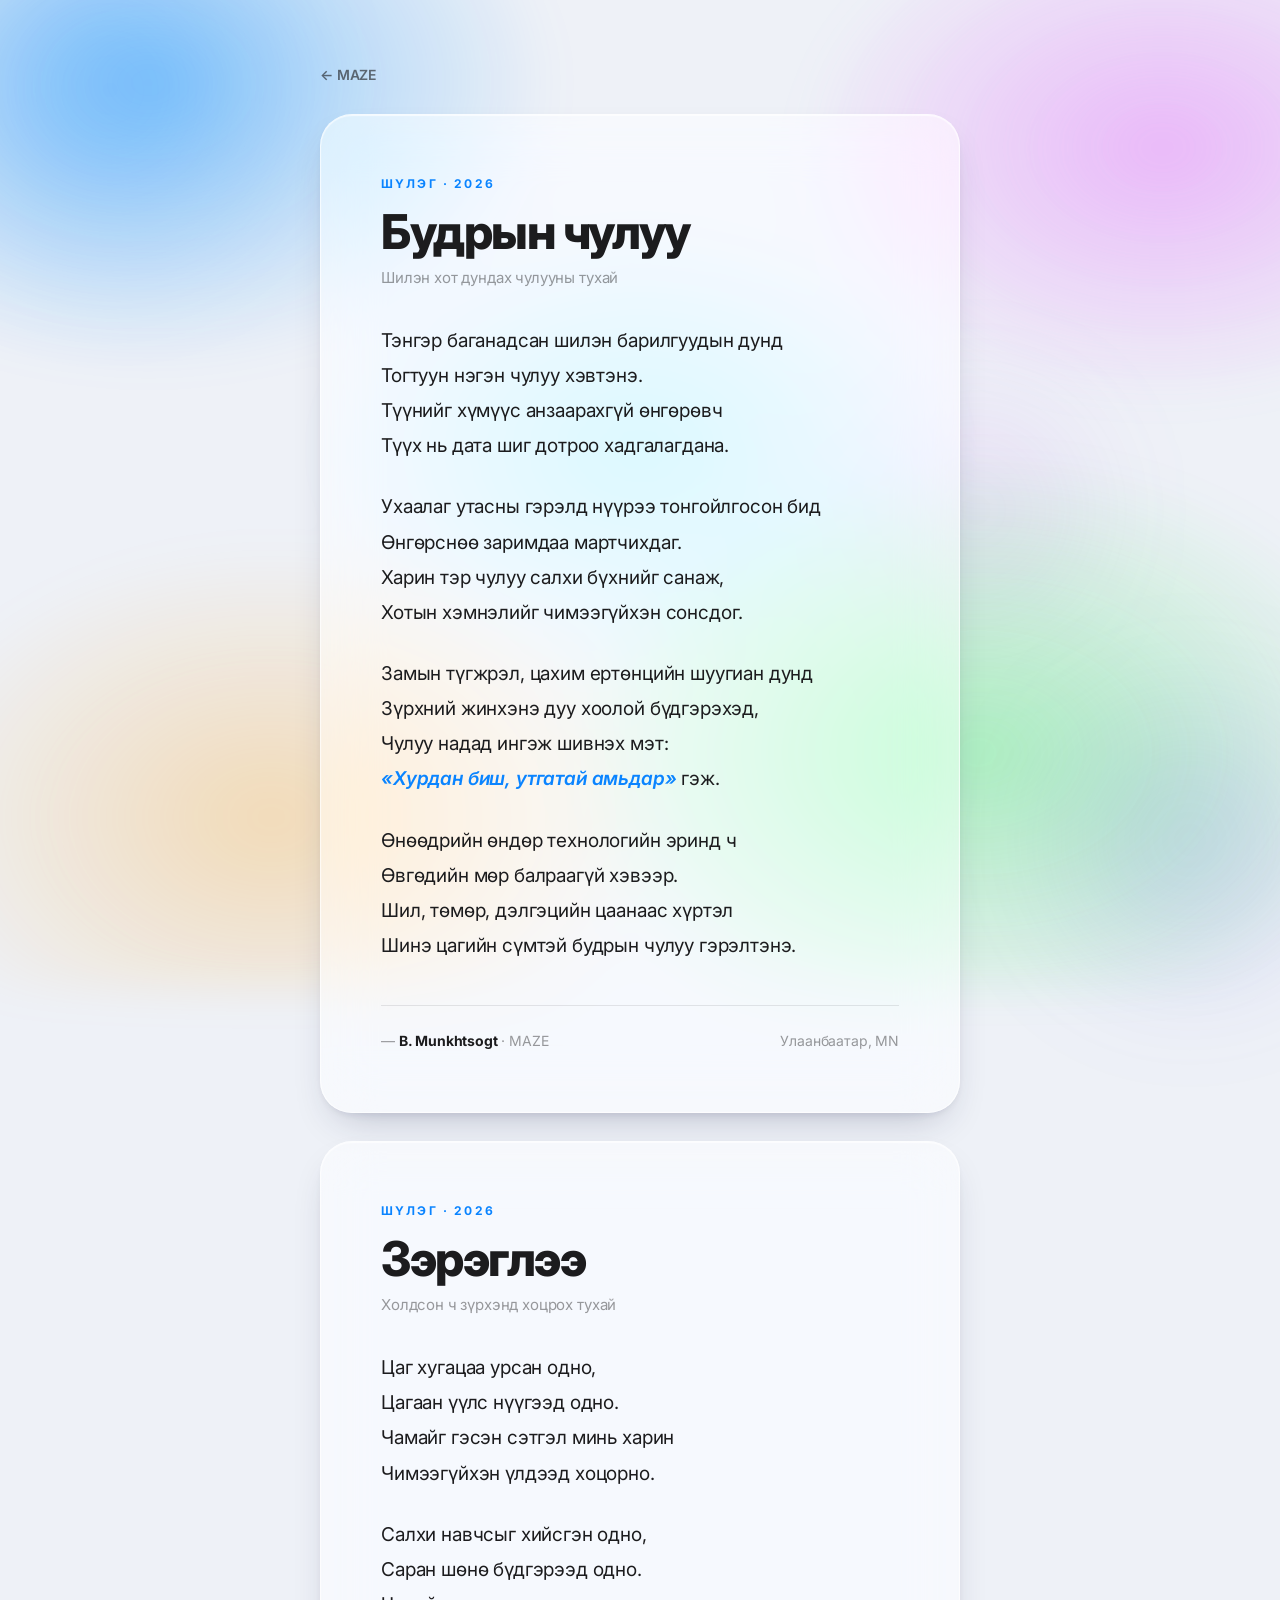
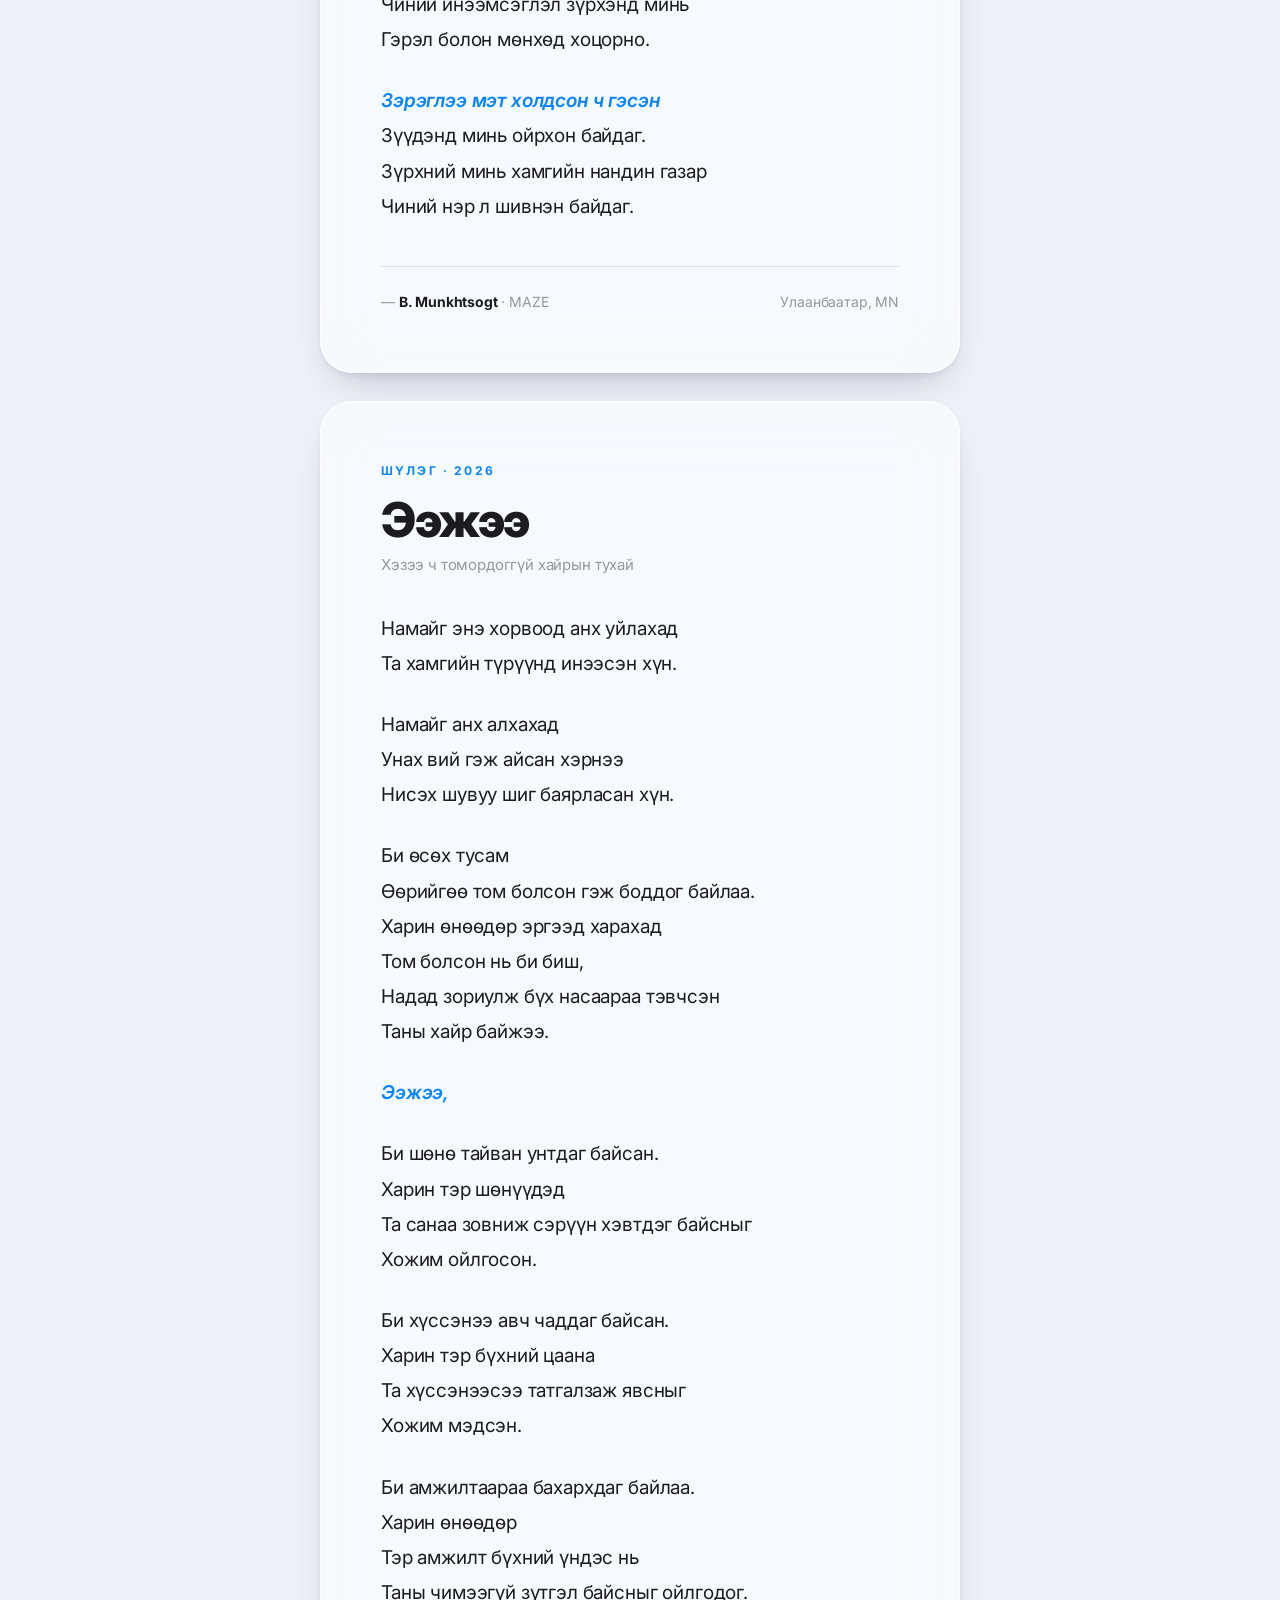
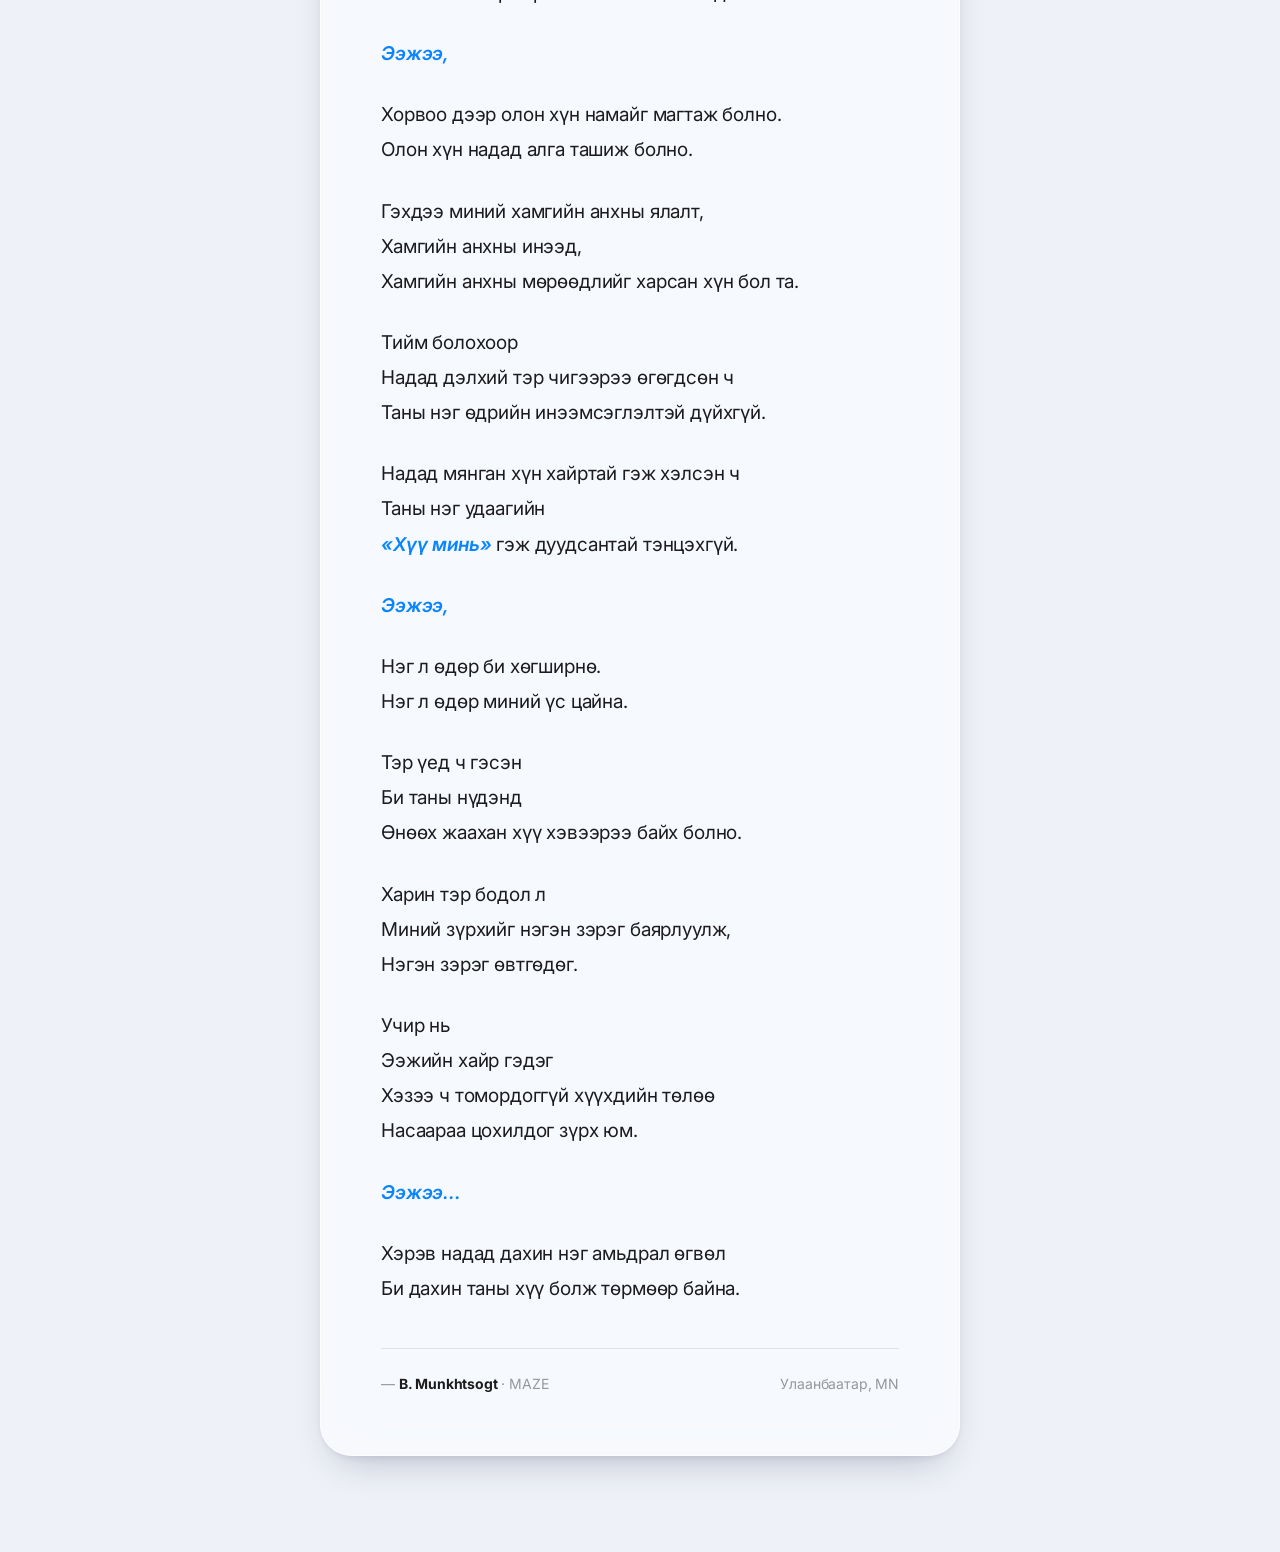
==== commit bd0c00f0: "Fuse iOS liquid-glass material with One UI 8.5 structure Hybrid design: restore iOS frosted transluc" ====
--- a/poem.html
+++ b/poem.html
@@ -12,7 +12,7 @@
   <link rel="preconnect" href="https://fonts.googleapis.com" />
   <link rel="preconnect" href="https://fonts.gstatic.com" crossorigin />
   <link href="https://fonts.googleapis.com/css2?family=Inter:wght@300;400;500;600;700;800&display=swap" rel="stylesheet" />
-  <link rel="stylesheet" href="styles.css?v=43" />
+  <link rel="stylesheet" href="styles.css?v=44" />
   <style>
     .poem-page {
       min-height: 100vh;
--- a/styles.css
+++ b/styles.css
@@ -1,74 +1,84 @@
 /* ==========================================================
-   MAZE — Portfolio · Samsung One UI 8.5 edition
-   Solid surfaces · Soft elevation · Big rounded squircles
-   Samsung blue accent · True-black dark · Settings-list rows
+   MAZE — Portfolio · iOS 26 "Liquid Glass" × Samsung One UI 8.5
+   Fusion: frosted translucent glass + specular edges (iOS)
+   on One UI structure — squircle icon tiles, settings-list
+   rows, tonal pills, bold One UI Sans typography.
    ========================================================== */
 
 :root {
-  /* Surfaces — clean One UI canvas */
-  --bg: #eceff4;
-  --surface: #ffffff;
-  --surface-2: #f3f5f9;
-  --surface-3: #e8ecf2;
-  --ink: #16181d;
-  --ink-2: #5a616b;
-  --ink-3: #8a929c;
-  --muted: #a7adb6;
-
-  /* Header material — slightly translucent, blurred (One UI floating bar) */
-  --header-bg: rgba(255, 255, 255, 0.82);
-
-  /* Accents — Samsung One UI system colors */
-  --accent: #0381fe;          /* Samsung blue */
-  --accent-press: #0a6fe0;
-  --accent-soft: rgba(3, 129, 254, 0.12);
-  --accent-2: #5a5cff;        /* indigo */
-  --violet: #a259ff;
-  --pink: #ff4d6d;
-  --lime: #16c47e;            /* One UI green */
-  --green: #16c47e;
-  --cyan: #00b8d4;
-  --amber: #ff8a00;
+  /* Surfaces — light, airy iOS canvas */
+  --bg: #eef1f7;
+  --bg-2: #e7ebf3;
+  --ink: #1c1c1e;
+  --ink-2: rgba(28, 28, 30, 0.62);
+  --ink-3: rgba(28, 28, 30, 0.44);
+  --muted: rgba(28, 28, 30, 0.34);
+
+  /* Liquid Glass material (iOS) */
+  --glass: rgba(255, 255, 255, 0.55);
+  --glass-2: rgba(255, 255, 255, 0.72);
+  --glass-thin: rgba(255, 255, 255, 0.40);
+  --glass-line: rgba(255, 255, 255, 0.65);
+  --line: rgba(60, 60, 67, 0.12);
+  --line-2: rgba(60, 60, 67, 0.20);
+
+  /* Translucent surface aliases (One UI components keep glass feel) */
+  --surface: rgba(255, 255, 255, 0.62);
+  --surface-2: rgba(255, 255, 255, 0.46);
+  --surface-3: rgba(255, 255, 255, 0.55);
+  --header-bg: rgba(255, 255, 255, 0.55);
+
+  /* Specular / edge light + glass shadow (iOS) */
+  --spec:
+    inset 0 1px 1px rgba(255, 255, 255, 0.9),
+    inset 0 0 0 1px rgba(255, 255, 255, 0.35),
+    inset 0 -16px 32px -20px rgba(255, 255, 255, 0.5);
+  --glass-shadow:
+    0 1px 1px rgba(255, 255, 255, 0.7) inset,
+    0 18px 40px -18px rgba(31, 38, 75, 0.30),
+    0 4px 12px -6px rgba(31, 38, 75, 0.18);
+  /* One UI elevation aliases mapped onto glass depth */
+  --shadow-xs: var(--spec), 0 6px 16px -10px rgba(31, 38, 75, 0.25);
+  --shadow-sm: var(--spec), 0 10px 26px -16px rgba(31, 38, 75, 0.30);
+  --shadow: var(--glass-shadow);
+  --shadow-lg:
+    inset 0 1px 1px rgba(255, 255, 255, 0.8),
+    0 44px 80px -30px rgba(31, 38, 75, 0.45);
+
+  /* Accents — iOS system vibrants, anchored on a Samsung-blue-ish blue */
+  --accent: #0a84ff;          /* systemBlue ≈ One UI blue */
+  --accent-press: #0070e0;
+  --accent-soft: rgba(10, 132, 255, 0.12);
+  --accent-2: #5e5ce6;        /* indigo */
+  --violet: #bf5af2;
+  --pink: #ff375f;
+  --lime: #30d158;
+  --green: #30d158;
+  --cyan: #64d2ff;
+  --amber: #ff9f0a;
   --ink-on-accent: #ffffff;
 
-  /* Legacy aliases (mapped to solid One UI surfaces so any
-     unrestyled selector stays coherent) */
-  --glass: var(--surface);
-  --glass-2: var(--surface);
-  --glass-thin: var(--surface-2);
-  --glass-line: rgba(0, 0, 0, 0.06);
-  --line: rgba(0, 0, 0, 0.08);
-  --line-2: rgba(0, 0, 0, 0.14);
-
-  /* Elevation — soft, diffuse One UI shadows */
-  --shadow-xs: 0 1px 3px rgba(18, 26, 48, 0.06);
-  --shadow-sm: 0 2px 12px rgba(18, 26, 48, 0.07);
-  --shadow: 0 10px 34px rgba(18, 26, 48, 0.10);
-  --shadow-lg: 0 24px 64px rgba(18, 26, 48, 0.15);
-  --spec: var(--shadow-sm);        /* legacy */
-  --glass-shadow: var(--shadow);   /* legacy */
-
-  /* Typography — One UI Sans feel via Inter */
-  --font-display: 'Inter', -apple-system, BlinkMacSystemFont, 'Segoe UI',
-                  system-ui, sans-serif;
-  --font-body: 'Inter', -apple-system, BlinkMacSystemFont, 'Segoe UI',
-               system-ui, sans-serif;
-
-  /* Geometry — generous One UI rounding */
+  /* Typography — SF Pro / One UI Sans feel (Inter fallback) */
+  --font-display: -apple-system, BlinkMacSystemFont, 'SF Pro Display',
+                  'SF Pro Text', 'Inter', system-ui, sans-serif;
+  --font-body: -apple-system, BlinkMacSystemFont, 'SF Pro Text',
+               'Inter', system-ui, sans-serif;
+
+  /* Geometry — One UI generous squircles */
   --radius-sm: 18px;
   --radius: 26px;
   --radius-lg: 32px;
-  --radius-xl: 40px;
-  --max: 1240px;
-
-  /* Motion — One UI decelerate / spring */
+  --radius-xl: 44px;
+  --max: 1280px;
+
+  /* Motion */
   --ease: cubic-bezier(0.33, 0, 0.1, 1);
   --ease-out: cubic-bezier(0.16, 1, 0.3, 1);
-  --spring: cubic-bezier(0.34, 1.4, 0.5, 1);
+  --spring: cubic-bezier(0.34, 1.5, 0.5, 1);
 }
 
 * { box-sizing: border-box; margin: 0; padding: 0; }
-*::selection { background: rgba(3, 129, 254, 0.20); color: var(--ink); }
+*::selection { background: rgba(10, 132, 255, 0.22); color: var(--ink); }
 
 html {
   scroll-behavior: smooth;
@@ -86,7 +96,7 @@
   letter-spacing: -0.01em;
 }
 
-/* Calm One UI backdrop — subtle, mostly clean */
+/* Vibrant blurred backdrop behind the glass (iOS wallpaper feel) */
 body::after {
   content: '';
   position: fixed;
@@ -94,22 +104,25 @@
   pointer-events: none;
   z-index: 0;
   background:
-    radial-gradient(40% 36% at 16% 12%, rgba(3, 129, 254, 0.14), transparent 70%),
-    radial-gradient(36% 34% at 86% 20%, rgba(162, 89, 255, 0.10), transparent 70%),
-    radial-gradient(40% 40% at 78% 84%, rgba(22, 196, 126, 0.08), transparent 70%);
-  filter: blur(30px) saturate(120%);
-  animation: floatMesh 32s ease-in-out infinite;
+    radial-gradient(38% 38% at 18% 16%, rgba(10, 132, 255, 0.40), transparent 70%),
+    radial-gradient(34% 34% at 84% 22%, rgba(191, 90, 242, 0.34), transparent 70%),
+    radial-gradient(40% 40% at 72% 78%, rgba(48, 209, 88, 0.28), transparent 70%),
+    radial-gradient(36% 36% at 26% 84%, rgba(255, 159, 10, 0.26), transparent 70%),
+    radial-gradient(30% 30% at 50% 50%, rgba(100, 210, 255, 0.22), transparent 70%);
+  filter: blur(20px) saturate(150%);
+  animation: floatMesh 26s ease-in-out infinite;
 }
 @keyframes floatMesh {
   0%, 100% { transform: translate(0, 0) scale(1); }
-  50% { transform: translate(2%, 2%) scale(1.04); }
+  33% { transform: translate(3%, 2%) scale(1.05); }
+  66% { transform: translate(-2%, 3%) scale(0.97); }
 }
 
 a { color: inherit; text-decoration: none; }
 img { max-width: 100%; display: block; }
 
 .accent {
-  background: linear-gradient(120deg, var(--accent) 0%, var(--accent-2) 100%);
+  background: linear-gradient(120deg, var(--accent) 0%, var(--violet) 55%, var(--pink) 100%);
   -webkit-background-clip: text;
   background-clip: text;
   color: transparent;
@@ -124,7 +137,7 @@
 }
 
 /* ==========================================================
-   Header — floating One UI bar
+   Header — floating Liquid Glass bar (One UI rounded)
    ========================================================== */
 .site-header {
   position: fixed;
@@ -136,12 +149,11 @@
   max-width: 1080px;
   border-radius: 28px;
   background: var(--header-bg);
-  -webkit-backdrop-filter: saturate(180%) blur(24px);
-  backdrop-filter: saturate(180%) blur(24px);
+  -webkit-backdrop-filter: saturate(200%) blur(28px);
+  backdrop-filter: saturate(200%) blur(28px);
   border: 1px solid var(--glass-line);
-  box-shadow: var(--shadow-sm);
-  transition: top 0.45s var(--ease), background 0.3s var(--ease),
-              box-shadow 0.3s var(--ease);
+  box-shadow: var(--glass-shadow);
+  transition: top 0.45s var(--ease), background 0.3s var(--ease);
 }
 .nav-bar {
   display: flex;
@@ -166,6 +178,7 @@
   border-radius: 50%;
   background: var(--accent);
   margin-left: 4px;
+  box-shadow: 0 0 12px rgba(10, 132, 255, 0.7);
 }
 .nav-links {
   display: flex;
@@ -182,7 +195,8 @@
 }
 .nav-links a:hover {
   color: var(--accent);
-  background: var(--accent-soft);
+  background: rgba(255, 255, 255, 0.7);
+  box-shadow: var(--spec);
 }
 
 .menu-toggle {
@@ -234,8 +248,10 @@
   padding: 9px 16px;
   border: 1px solid var(--glass-line);
   border-radius: 999px;
-  background: var(--surface);
-  box-shadow: var(--shadow-xs);
+  background: var(--glass);
+  box-shadow: var(--spec);
+  -webkit-backdrop-filter: blur(16px) saturate(180%);
+  backdrop-filter: blur(16px) saturate(180%);
 }
 .eyebrow::before {
   content: '';
@@ -243,7 +259,7 @@
   height: 7px;
   border-radius: 50%;
   background: var(--lime);
-  box-shadow: 0 0 8px rgba(22, 196, 126, 0.7);
+  box-shadow: 0 0 10px var(--lime);
   animation: pulse 2s ease-in-out infinite;
 }
 @keyframes pulse {
@@ -255,8 +271,8 @@
   font-family: var(--font-display);
   font-optical-sizing: auto;
   font-size: clamp(46px, 7.4vw, 104px);
-  line-height: 0.98;
-  letter-spacing: -0.04em;
+  line-height: 0.97;
+  letter-spacing: -0.045em;
   font-weight: 800;
   margin-bottom: 32px;
   color: var(--ink);
@@ -282,7 +298,7 @@
   font-family: var(--font-display);
   font-weight: 800;
   letter-spacing: -0.03em;
-  background: linear-gradient(120deg, var(--accent), var(--accent-2));
+  background: linear-gradient(120deg, var(--accent), var(--violet));
   -webkit-background-clip: text;
   background-clip: text;
   color: transparent;
@@ -309,14 +325,14 @@
 .lead a {
   color: var(--accent);
   font-weight: 600;
-  border-bottom: 1px solid rgba(3, 129, 254, 0.35);
+  border-bottom: 1px solid rgba(10, 132, 255, 0.35);
   transition: border-color 0.2s var(--ease), color 0.2s var(--ease);
 }
-.lead a:hover { color: var(--accent-press); border-color: var(--accent-press); }
+.lead a:hover { color: var(--accent-2); border-color: var(--accent-2); }
 
 .hero-cta { display: flex; gap: 12px; flex-wrap: wrap; }
 
-/* One UI buttons — filled pill + tonal pill */
+/* Buttons — iOS liquid-glass primary + One UI tonal pill */
 .btn {
   display: inline-flex;
   align-items: center;
@@ -329,28 +345,51 @@
   border: 1px solid transparent;
   cursor: pointer;
   position: relative;
-  transition: transform 0.2s var(--ease), background 0.25s var(--ease),
-              color 0.25s var(--ease), box-shadow 0.25s var(--ease);
+  overflow: hidden;
+  transition: transform 0.3s var(--ease), background 0.3s var(--ease),
+              color 0.3s var(--ease), border-color 0.3s var(--ease),
+              box-shadow 0.3s var(--ease);
 }
 .btn:active { transform: scale(0.97); }
-/* Primary — solid Samsung blue */
+/* Liquid glass sheen sweep */
+.btn-primary::after {
+  content: '';
+  position: absolute;
+  inset: 0;
+  background: linear-gradient(180deg, rgba(255, 255, 255, 0.5), transparent 45%);
+  pointer-events: none;
+}
+/* Primary — tinted blue liquid glass (iOS) */
 .btn-primary {
-  background: var(--accent);
+  background: linear-gradient(180deg, rgba(60, 170, 255, 0.82), rgba(10, 132, 255, 0.86));
   color: #fff;
-  box-shadow: 0 8px 22px -8px rgba(3, 129, 254, 0.6);
+  border-color: rgba(255, 255, 255, 0.5);
+  -webkit-backdrop-filter: blur(18px) saturate(200%);
+  backdrop-filter: blur(18px) saturate(200%);
+  text-shadow: 0 1px 8px rgba(8, 70, 160, 0.35);
+  box-shadow:
+    inset 0 1px 1px rgba(255, 255, 255, 0.65),
+    inset 0 -2px 4px rgba(8, 70, 160, 0.35),
+    0 12px 30px -10px rgba(10, 132, 255, 0.6);
 }
 .btn-primary:hover {
-  background: var(--accent-press);
+  background: linear-gradient(180deg, rgba(82, 188, 255, 0.92), rgba(10, 132, 255, 0.94));
   transform: translateY(-2px);
-  box-shadow: 0 14px 30px -10px rgba(3, 129, 254, 0.7);
-}
-/* Secondary — tonal (filled-tonal) */
+  box-shadow:
+    inset 0 1px 1px rgba(255, 255, 255, 0.75),
+    inset 0 -2px 4px rgba(8, 70, 160, 0.4),
+    0 20px 44px -10px rgba(10, 132, 255, 0.78);
+}
+/* Secondary — One UI tonal on glass */
 .btn-ghost {
   background: var(--accent-soft);
   color: var(--accent);
+  -webkit-backdrop-filter: blur(18px) saturate(180%);
+  backdrop-filter: blur(18px) saturate(180%);
+  box-shadow: var(--spec);
 }
 .btn-ghost:hover {
-  background: rgba(3, 129, 254, 0.18);
+  background: rgba(10, 132, 255, 0.18);
   transform: translateY(-2px);
 }
 
@@ -371,7 +410,10 @@
   position: relative;
   background: linear-gradient(135deg, #dbe7ff 0%, #efe3ff 50%, #ffe6ef 100%);
   border: 1px solid var(--glass-line);
-  box-shadow: var(--shadow-lg);
+  box-shadow:
+    inset 0 1px 1px rgba(255, 255, 255, 0.9),
+    0 40px 90px -30px rgba(31, 38, 75, 0.45),
+    0 16px 50px -20px rgba(10, 132, 255, 0.25);
   transform-style: preserve-3d;
   transition: transform 0.5s var(--ease);
 }
@@ -381,8 +423,19 @@
   inset: 0;
   z-index: 1;
   background:
-    radial-gradient(70% 50% at 50% 0%, rgba(255, 255, 255, 0.45), transparent 60%),
-    radial-gradient(50% 50% at 90% 100%, rgba(162, 89, 255, 0.20), transparent 60%);
+    radial-gradient(70% 50% at 50% 0%, rgba(255, 255, 255, 0.55), transparent 60%),
+    radial-gradient(50% 50% at 90% 100%, rgba(191, 90, 242, 0.25), transparent 60%);
+}
+.photo-frame::after {
+  content: '';
+  position: absolute;
+  inset: 0;
+  z-index: 1;
+  background: repeating-linear-gradient(
+    45deg,
+    rgba(255, 255, 255, 0.06) 0 1px,
+    transparent 1px 16px
+  );
 }
 .photo-placeholder {
   position: absolute;
@@ -410,9 +463,11 @@
   align-items: center;
   gap: 10px;
   padding: 11px 18px;
-  background: var(--surface);
+  background: var(--glass-2);
   border: 1px solid var(--glass-line);
-  box-shadow: var(--shadow);
+  box-shadow: var(--spec), 0 10px 24px -12px rgba(31, 38, 75, 0.4);
+  -webkit-backdrop-filter: blur(18px) saturate(180%);
+  backdrop-filter: blur(18px) saturate(180%);
   border-radius: 999px;
   font-size: 13px;
   font-weight: 600;
@@ -428,15 +483,15 @@
   height: 8px;
   border-radius: 50%;
   background: var(--lime);
-  box-shadow: 0 0 8px rgba(22, 196, 126, 0.7);
+  box-shadow: 0 0 10px var(--lime);
   animation: pulse 2s ease-in-out infinite;
 }
 
-/* Floating stats — One UI quick-panel tiles */
+/* Floating stats — glass quick-panel tiles */
 .hero-stats {
   display: grid;
   grid-template-columns: repeat(3, 1fr);
-  gap: 14px;
+  gap: 16px;
   margin-top: 56px;
   max-width: 600px;
 }
@@ -444,13 +499,15 @@
   padding: 24px 22px;
   border: 1px solid var(--glass-line);
   border-radius: var(--radius);
-  background: var(--surface);
-  box-shadow: var(--shadow-sm);
-  transition: transform 0.25s var(--ease), box-shadow 0.25s var(--ease);
+  background: var(--glass);
+  box-shadow: var(--spec);
+  -webkit-backdrop-filter: blur(18px) saturate(180%);
+  backdrop-filter: blur(18px) saturate(180%);
+  transition: transform 0.3s var(--ease), box-shadow 0.3s var(--ease);
 }
 .stat:hover {
   transform: translateY(-4px);
-  box-shadow: var(--shadow);
+  box-shadow: var(--spec), 0 18px 40px -18px rgba(31, 38, 75, 0.35);
 }
 .stat-num {
   font-family: var(--font-display);
@@ -458,13 +515,16 @@
   font-weight: 800;
   letter-spacing: -0.03em;
   line-height: 1;
-  color: var(--accent);
+  background: linear-gradient(120deg, var(--accent), var(--violet));
+  -webkit-background-clip: text;
+  background-clip: text;
+  color: transparent;
 }
 .stat-label {
   font-size: 12px;
-  color: var(--ink-3);
+  color: var(--muted);
   margin-top: 8px;
-  letter-spacing: 0.04em;
+  letter-spacing: 0.05em;
   text-transform: uppercase;
   font-weight: 500;
 }
@@ -477,7 +537,9 @@
   border-bottom: 1px solid var(--line);
   overflow: hidden;
   padding: 26px 0;
-  background: var(--surface);
+  background: var(--glass-thin);
+  -webkit-backdrop-filter: blur(12px) saturate(160%);
+  backdrop-filter: blur(12px) saturate(160%);
   position: relative;
   z-index: 2;
 }
@@ -493,11 +555,11 @@
 }
 .marquee::before {
   left: 0;
-  background: linear-gradient(90deg, var(--surface) 0%, transparent 100%);
+  background: linear-gradient(90deg, var(--bg) 0%, transparent 100%);
 }
 .marquee::after {
   right: 0;
-  background: linear-gradient(-90deg, var(--surface) 0%, transparent 100%);
+  background: linear-gradient(-90deg, var(--bg) 0%, transparent 100%);
 }
 .marquee-track {
   display: flex;
@@ -512,7 +574,10 @@
 }
 .marquee-track span:nth-child(even) {
   font-weight: 800;
-  color: var(--accent);
+  background: linear-gradient(120deg, var(--accent), var(--violet));
+  -webkit-background-clip: text;
+  background-clip: text;
+  color: transparent;
 }
 @keyframes marquee {
   from { transform: translateX(0); }
@@ -530,9 +595,9 @@
 .section-head { margin-bottom: 64px; max-width: 800px; }
 .section-head h2 {
   font-family: var(--font-display);
-  font-size: clamp(36px, 5vw, 64px);
+  font-size: clamp(36px, 5vw, 68px);
   letter-spacing: -0.03em;
-  line-height: 1.04;
+  line-height: 1.02;
   margin-top: 18px;
   font-weight: 800;
   color: var(--ink);
@@ -551,27 +616,30 @@
   align-items: center;
   gap: 12px;
   font-size: 12px;
-  letter-spacing: 0.12em;
+  letter-spacing: 0.14em;
   text-transform: uppercase;
-  color: var(--ink-2);
+  color: var(--ink-3);
   font-weight: 600;
   padding: 8px 16px 8px 8px;
   border: 1px solid var(--glass-line);
   border-radius: 999px;
-  background: var(--surface);
-  box-shadow: var(--shadow-xs);
-}
-.section-label.light { color: var(--ink-2); }
+  background: var(--glass);
+  box-shadow: var(--spec);
+  -webkit-backdrop-filter: blur(14px) saturate(180%);
+  backdrop-filter: blur(14px) saturate(180%);
+}
+.section-label.light { color: var(--ink-3); }
 .section-label .num {
   display: inline-grid;
   place-items: center;
   width: 26px;
   height: 26px;
-  border-radius: 9px;            /* rounded square — One UI icon */
-  background: linear-gradient(135deg, #2a9bff, var(--accent));
+  border-radius: 9px;             /* One UI rounded-square icon */
+  background: linear-gradient(135deg, #2a95ff, var(--accent));
   color: #fff;
   font-size: 11px;
   font-weight: 800;
+  box-shadow: inset 0 1px 1px rgba(255, 255, 255, 0.5);
 }
 
 .section-badge {
@@ -583,8 +651,8 @@
   font-size: 13px;
   font-weight: 600;
   color: var(--green);
-  background: rgba(22, 196, 126, 0.12);
-  border: 1px solid rgba(22, 196, 126, 0.28);
+  background: rgba(48, 209, 88, 0.12);
+  border: 1px solid rgba(48, 209, 88, 0.30);
   border-radius: 999px;
   letter-spacing: -0.01em;
   width: max-content;
@@ -595,7 +663,7 @@
   height: 6px;
   border-radius: 50%;
   background: var(--green);
-  box-shadow: 0 0 8px rgba(22, 196, 126, 0.7);
+  box-shadow: 0 0 10px var(--green);
   animation: pulse 2s ease-in-out infinite;
 }
 
@@ -610,8 +678,8 @@
 }
 .about-body h2 {
   font-family: var(--font-display);
-  font-size: clamp(32px, 4vw, 52px);
-  line-height: 1.08;
+  font-size: clamp(32px, 4vw, 56px);
+  line-height: 1.05;
   letter-spacing: -0.03em;
   margin-bottom: 28px;
   font-weight: 800;
@@ -630,28 +698,29 @@
   flex-wrap: wrap;
   gap: 8px;
 }
-/* One UI chips */
+/* Glass chips */
 .skills li {
   padding: 10px 18px;
   border: 1px solid var(--glass-line);
   border-radius: 999px;
   font-size: 13px;
   font-weight: 500;
-  background: var(--surface);
-  box-shadow: var(--shadow-xs);
+  background: var(--glass);
+  box-shadow: var(--spec);
+  -webkit-backdrop-filter: blur(12px) saturate(160%);
+  backdrop-filter: blur(12px) saturate(160%);
   color: var(--ink-2);
-  transition: color 0.2s var(--ease), background 0.2s var(--ease),
-              transform 0.2s var(--ease);
+  transition: color 0.2s var(--ease), transform 0.2s var(--ease),
+              box-shadow 0.2s var(--ease);
 }
 .skills li:hover {
   color: var(--accent);
-  background: var(--accent-soft);
-  border-color: transparent;
   transform: translateY(-2px);
+  box-shadow: var(--spec), 0 12px 26px -14px rgba(10, 132, 255, 0.5);
 }
 
 /* ==========================================================
-   Work — One UI card grid
+   Work — Bento grid of Liquid Glass cards
    ========================================================== */
 .work-grid {
   display: grid;
@@ -665,10 +734,12 @@
   border-radius: var(--radius-lg);
   overflow: hidden;
   border: 1px solid var(--glass-line);
-  background: var(--surface);
-  box-shadow: var(--shadow-sm);
+  background: var(--glass);
+  box-shadow: var(--glass-shadow);
+  -webkit-backdrop-filter: blur(24px) saturate(180%);
+  backdrop-filter: blur(24px) saturate(180%);
   cursor: pointer;
-  transition: transform 0.3s var(--ease), box-shadow 0.3s var(--ease);
+  transition: transform 0.4s var(--ease), box-shadow 0.3s var(--ease);
   display: flex;
   flex-direction: column;
   min-height: 320px;
@@ -679,7 +750,7 @@
   inset: 0;
   background: radial-gradient(
     600px circle at var(--mx, 50%) var(--my, 50%),
-    rgba(3, 129, 254, 0.07),
+    rgba(10, 132, 255, 0.10),
     transparent 40%
   );
   opacity: 0;
@@ -689,7 +760,9 @@
 }
 .work-card:hover {
   transform: translateY(-6px);
-  box-shadow: var(--shadow-lg);
+  box-shadow:
+    inset 0 1px 1px rgba(255, 255, 255, 0.8),
+    0 44px 80px -30px rgba(31, 38, 75, 0.45);
 }
 .work-card:hover::before { opacity: 1; }
 .work-card:focus-visible {
@@ -713,7 +786,7 @@
   overflow: hidden;
   margin: 10px 10px 0;
   border-radius: var(--radius);
-  box-shadow: inset 0 0 0 1px rgba(255, 255, 255, 0.10);
+  box-shadow: inset 0 0 0 1px rgba(255, 255, 255, 0.18);
 }
 .work-card-feature .work-thumb { aspect-ratio: 21 / 9; }
 
@@ -785,7 +858,7 @@
 }
 
 /* Priority ring */
-.work-card-priority { border-color: rgba(3, 129, 254, 0.40); }
+.work-card-priority { border-color: rgba(10, 132, 255, 0.45); }
 
 /* Camel */
 .thumb-camel {
@@ -1074,12 +1147,29 @@
   50% { opacity: 1; }
 }
 
-/* Featured card extra */
+/* Featured card — iOS gradient border + tint */
 .work-card-feature {
-  border-color: rgba(3, 129, 254, 0.30);
+  border-color: rgba(10, 132, 255, 0.35);
   background:
-    linear-gradient(180deg, rgba(3, 129, 254, 0.06) 0%, transparent 60%),
-    var(--surface);
+    linear-gradient(180deg, rgba(10, 132, 255, 0.08) 0%, transparent 60%),
+    var(--glass-2);
+}
+.work-card-feature::after {
+  content: '';
+  position: absolute;
+  inset: 0;
+  border-radius: var(--radius-lg);
+  padding: 1px;
+  background: linear-gradient(120deg, rgba(10, 132, 255, 0.6), transparent 50%, rgba(191, 90, 242, 0.5));
+  -webkit-mask:
+    linear-gradient(#fff 0 0) content-box,
+    linear-gradient(#fff 0 0);
+  mask:
+    linear-gradient(#fff 0 0) content-box,
+    linear-gradient(#fff 0 0);
+  -webkit-mask-composite: xor;
+  mask-composite: exclude;
+  pointer-events: none;
 }
 .tag-accent {
   border-color: transparent !important;
@@ -1105,9 +1195,9 @@
   font-size: 12px;
   font-weight: 600;
   letter-spacing: -0.01em;
-  color: var(--green);
-  background: rgba(22, 196, 126, 0.14);
-  border: 1px solid rgba(22, 196, 126, 0.30);
+  color: #14a33c;
+  background: rgba(48, 209, 88, 0.14);
+  border: 1px solid rgba(48, 209, 88, 0.35);
   border-radius: 999px;
 }
 .work-badge::before {
@@ -1115,28 +1205,28 @@
   width: 6px;
   height: 6px;
   border-radius: 50%;
-  background: var(--green);
-  box-shadow: 0 0 8px rgba(22, 196, 126, 0.7);
+  background: var(--lime);
+  box-shadow: 0 0 10px var(--lime);
   animation: pulse 2s ease-in-out infinite;
 }
 .tag {
   display: inline-block;
   padding: 6px 14px;
-  border: 1px solid transparent;
+  border: 1px solid var(--line);
   border-radius: 999px;
   font-size: 11px;
   letter-spacing: 0.06em;
   text-transform: uppercase;
   color: var(--ink-2);
   margin-bottom: 16px;
-  background: var(--surface-3);
+  background: rgba(255, 255, 255, 0.5);
   width: max-content;
   font-weight: 600;
 }
 .work-meta h3 {
   font-family: var(--font-display);
   font-size: 24px;
-  line-height: 1.18;
+  line-height: 1.16;
   letter-spacing: -0.02em;
   margin-bottom: 8px;
   font-weight: 800;
@@ -1184,7 +1274,7 @@
   width: 7px;
   height: 7px;
   border-radius: 3px;
-  background: var(--accent);
+  background: linear-gradient(135deg, var(--accent), var(--violet));
 }
 .work-loc {
   display: flex;
@@ -1218,14 +1308,16 @@
   letter-spacing: -0.01em;
   color: var(--accent);
   background: var(--accent-soft);
-  border: 1px solid transparent;
+  border: 1px solid rgba(10, 132, 255, 0.28);
   position: relative;
   z-index: 3;
-  transition: background 0.25s var(--ease), transform 0.25s var(--ease);
+  transition: background 0.25s var(--ease), transform 0.25s var(--ease),
+              box-shadow 0.25s var(--ease);
 }
 .work-link:hover {
-  background: rgba(3, 129, 254, 0.18);
+  background: rgba(10, 132, 255, 0.2);
   transform: translateY(-1px);
+  box-shadow: 0 8px 22px -8px rgba(10, 132, 255, 0.6);
 }
 .work-link .work-link-arrow {
   transition: transform 0.25s var(--ease);
@@ -1256,27 +1348,27 @@
   aspect-ratio: 4 / 5;
   border-radius: var(--radius);
   margin-bottom: 18px;
-  background: var(--surface);
+  background: var(--glass);
   border: 1px solid var(--glass-line);
-  box-shadow: var(--shadow-sm);
+  box-shadow: var(--spec), 0 14px 30px -18px rgba(31, 38, 75, 0.35);
   position: relative;
   overflow: hidden;
-  transition: transform 0.3s var(--ease), box-shadow 0.3s var(--ease);
+  transition: transform 0.4s var(--ease), box-shadow 0.3s var(--ease);
 }
 .member:hover .avatar {
   transform: translateY(-6px);
-  box-shadow: var(--shadow);
+  box-shadow: var(--spec), 0 24px 44px -18px rgba(31, 38, 75, 0.4);
 }
 .avatar::after {
   content: '';
   position: absolute;
   inset: 0;
-  background: linear-gradient(180deg, rgba(255,255,255,0.18) 0%, transparent 40%, rgba(0, 0, 0, 0.10));
-}
-.avatar-1 { background: linear-gradient(160deg, #0381fe 0%, #5a5cff 100%); }
-.avatar-2 { background: linear-gradient(160deg, #16c47e 0%, #0381fe 100%); }
-.avatar-3 { background: linear-gradient(160deg, #a259ff 0%, #5a5cff 100%); }
-.avatar-4 { background: linear-gradient(160deg, #ff8a00 0%, #ff4d6d 100%); }
+  background: linear-gradient(180deg, rgba(255,255,255,0.25) 0%, transparent 40%, rgba(0, 0, 0, 0.12));
+}
+.avatar-1 { background: linear-gradient(160deg, #0a84ff 0%, #5e5ce6 100%); }
+.avatar-2 { background: linear-gradient(160deg, #30d158 0%, #0a84ff 100%); }
+.avatar-3 { background: linear-gradient(160deg, #bf5af2 0%, #5e5ce6 100%); }
+.avatar-4 { background: linear-gradient(160deg, #ff9f0a 0%, #ff375f 100%); }
 .member h4 {
   font-family: var(--font-display);
   font-size: 18px;
@@ -1291,7 +1383,7 @@
 }
 
 /* ==========================================================
-   Contact — One UI grouped settings list
+   Contact — One UI grouped settings list on glass
    ========================================================== */
 .section-contact {
   position: relative;
@@ -1301,11 +1393,13 @@
   padding: 80px 60px;
   border-radius: var(--radius-xl);
   background:
-    radial-gradient(60% 60% at 80% 20%, rgba(3, 129, 254, 0.10), transparent 70%),
-    radial-gradient(40% 40% at 20% 80%, rgba(162, 89, 255, 0.08), transparent 70%),
-    var(--surface);
+    radial-gradient(60% 60% at 80% 20%, rgba(10, 132, 255, 0.16), transparent 70%),
+    radial-gradient(40% 40% at 20% 80%, rgba(191, 90, 242, 0.14), transparent 70%),
+    var(--glass-2);
   border: 1px solid var(--glass-line);
-  box-shadow: var(--shadow);
+  box-shadow: var(--glass-shadow);
+  -webkit-backdrop-filter: blur(28px) saturate(180%);
+  backdrop-filter: blur(28px) saturate(180%);
 }
 .contact-grid {
   display: grid;
@@ -1313,12 +1407,12 @@
   gap: 60px;
   align-items: center;
 }
-.section-contact .eyebrow { background: var(--surface-2); }
+.section-contact .eyebrow { background: rgba(255, 255, 255, 0.6); }
 .section-contact h2 {
   font-family: var(--font-display);
-  font-size: clamp(36px, 5vw, 64px);
+  font-size: clamp(36px, 5vw, 68px);
   letter-spacing: -0.04em;
-  line-height: 1.04;
+  line-height: 1.02;
   margin: 18px 0 24px;
   font-weight: 800;
   color: var(--ink);
@@ -1326,8 +1420,10 @@
 .contact-card {
   border: 1px solid var(--glass-line);
   border-radius: var(--radius);
-  background: var(--surface-2);
-  box-shadow: var(--shadow-xs);
+  background: rgba(255, 255, 255, 0.5);
+  box-shadow: var(--spec);
+  -webkit-backdrop-filter: blur(16px) saturate(170%);
+  backdrop-filter: blur(16px) saturate(170%);
   overflow: hidden;
 }
 .contact-row {
@@ -1337,15 +1433,13 @@
   gap: 16px;
   padding: 20px 24px;
   border-bottom: 1px solid var(--line);
-  transition: background 0.2s var(--ease);
+  transition: background 0.25s var(--ease);
   position: relative;
 }
 .contact-row:last-child { border-bottom: 0; }
 .contact-row span {
   font-size: 13px;
   font-weight: 500;
-  letter-spacing: 0;
-  text-transform: none;
   color: var(--ink-2);
 }
 .contact-row strong {
@@ -1370,7 +1464,7 @@
   transition: border-color 0.2s var(--ease), transform 0.2s var(--ease);
 }
 .contact-row:hover {
-  background: var(--accent-soft);
+  background: rgba(10, 132, 255, 0.08);
 }
 .contact-row:hover strong { color: var(--accent); }
 .contact-row:hover::after {
@@ -1397,7 +1491,7 @@
 }
 
 /* ==========================================================
-   Modal — One UI dialog sheet
+   Modal — Liquid Glass sheet
    ========================================================== */
 .modal {
   position: fixed;
@@ -1412,9 +1506,9 @@
 .modal-backdrop {
   position: absolute;
   inset: 0;
-  background: rgba(10, 14, 22, 0.45);
-  -webkit-backdrop-filter: blur(6px);
-  backdrop-filter: blur(6px);
+  background: rgba(120, 130, 150, 0.35);
+  -webkit-backdrop-filter: blur(16px) saturate(160%);
+  backdrop-filter: blur(16px) saturate(160%);
   animation: fadeIn 0.3s var(--ease);
 }
 .modal-panel {
@@ -1422,11 +1516,15 @@
   width: min(760px, 100%);
   max-height: 90vh;
   overflow-y: auto;
-  background: var(--surface);
+  background: var(--glass-2);
   color: var(--ink);
   border: 1px solid var(--glass-line);
   border-radius: var(--radius-lg);
-  box-shadow: var(--shadow-lg);
+  box-shadow:
+    inset 0 1px 1px rgba(255, 255, 255, 0.9),
+    0 50px 100px -20px rgba(31, 38, 75, 0.5);
+  -webkit-backdrop-filter: blur(40px) saturate(200%);
+  backdrop-filter: blur(40px) saturate(200%);
   animation: popIn 0.35s var(--spring);
 }
 .modal-close {
@@ -1437,9 +1535,9 @@
   width: 42px;
   height: 42px;
   border-radius: 50%;
-  border: 0;
-  background: rgba(255, 255, 255, 0.85);
-  box-shadow: var(--shadow-sm);
+  border: 1px solid var(--glass-line);
+  background: rgba(255, 255, 255, 0.7);
+  box-shadow: var(--spec);
   -webkit-backdrop-filter: blur(8px);
   backdrop-filter: blur(8px);
   color: var(--ink);
@@ -1518,7 +1616,7 @@
   left: 0;
   width: 36px;
   height: 36px;
-  border: 1.5px solid rgba(3, 129, 254, 0.5);
+  border: 1.5px solid rgba(10, 132, 255, 0.5);
   border-radius: 50%;
   pointer-events: none;
   z-index: 9998;
@@ -1583,11 +1681,11 @@
     position: absolute;
     top: 70px;
     left: 0; right: 0;
-    background: var(--surface);
-    -webkit-backdrop-filter: blur(24px) saturate(180%);
-    backdrop-filter: blur(24px) saturate(180%);
+    background: var(--glass-2);
+    -webkit-backdrop-filter: blur(28px) saturate(180%);
+    backdrop-filter: blur(28px) saturate(180%);
     border: 1px solid var(--glass-line);
-    box-shadow: var(--shadow);
+    box-shadow: var(--glass-shadow);
     border-radius: var(--radius);
     flex-direction: column;
     gap: 0;
@@ -1613,51 +1711,86 @@
 }
 
 /* ==========================================================
-   Dark mode — One UI true-black (auto, system-driven)
+   Dark mode — night Liquid Glass × One UI (auto, system-driven)
    ========================================================== */
 @media (prefers-color-scheme: dark) {
   :root {
-    --bg: #000000;
-    --surface: #1a1b1e;
-    --surface-2: #232427;
-    --surface-3: #2c2e33;
-    --ink: #f2f3f5;
-    --ink-2: #aeb4bc;
-    --ink-3: #7d848d;
-    --muted: #6b7079;
-
-    --header-bg: rgba(26, 27, 30, 0.82);
-
-    --accent: #4d9bff;
-    --accent-press: #6aabff;
-    --accent-soft: rgba(77, 155, 255, 0.16);
-
-    --glass-line: rgba(255, 255, 255, 0.10);
-    --line: rgba(255, 255, 255, 0.09);
-    --line-2: rgba(255, 255, 255, 0.16);
-
-    --shadow-xs: 0 1px 3px rgba(0, 0, 0, 0.40);
-    --shadow-sm: 0 2px 14px rgba(0, 0, 0, 0.45);
-    --shadow: 0 12px 38px rgba(0, 0, 0, 0.55);
-    --shadow-lg: 0 28px 70px rgba(0, 0, 0, 0.65);
+    /* Surfaces — deep night canvas */
+    --bg: #05060a;
+    --bg-2: #0a0b12;
+    --ink: #f5f5f7;
+    --ink-2: rgba(245, 245, 247, 0.66);
+    --ink-3: rgba(245, 245, 247, 0.46);
+    --muted: rgba(245, 245, 247, 0.40);
+
+    /* Liquid Glass material — dark translucent */
+    --glass: rgba(255, 255, 255, 0.07);
+    --glass-2: rgba(255, 255, 255, 0.11);
+    --glass-thin: rgba(255, 255, 255, 0.045);
+    --glass-line: rgba(255, 255, 255, 0.16);
+    --line: rgba(255, 255, 255, 0.10);
+    --line-2: rgba(255, 255, 255, 0.18);
+
+    --surface: rgba(255, 255, 255, 0.08);
+    --surface-2: rgba(255, 255, 255, 0.05);
+    --surface-3: rgba(255, 255, 255, 0.07);
+    --header-bg: rgba(20, 22, 30, 0.55);
+
+    --spec:
+      inset 0 1px 0.5px rgba(255, 255, 255, 0.30),
+      inset 0 0 0 1px rgba(255, 255, 255, 0.06),
+      inset 0 -18px 36px -22px rgba(255, 255, 255, 0.10);
+    --glass-shadow:
+      inset 0 1px 0.5px rgba(255, 255, 255, 0.22),
+      0 22px 48px -20px rgba(0, 0, 0, 0.70),
+      0 4px 14px -6px rgba(0, 0, 0, 0.55);
+
+    --accent: #0a84ff;
+    --accent-press: #409cff;
+    --accent-soft: rgba(10, 132, 255, 0.18);
+    --accent-2: #5e5ce6;
   }
 
   body::after {
-    filter: blur(34px) saturate(130%);
-    opacity: 0.7;
+    filter: blur(24px) saturate(140%);
+    opacity: 0.85;
   }
+
+  .nav-links a:hover { background: rgba(255, 255, 255, 0.10); }
 
   .photo-frame {
     background: linear-gradient(135deg, #16213b 0%, #1d1830 50%, #2a1622 100%);
+    box-shadow:
+      inset 0 1px 1px rgba(255, 255, 255, 0.18),
+      0 40px 90px -30px rgba(0, 0, 0, 0.8),
+      0 16px 50px -20px rgba(10, 132, 255, 0.30);
   }
   .photo-frame::before {
     background:
-      radial-gradient(70% 50% at 50% 0%, rgba(255, 255, 255, 0.18), transparent 60%),
-      radial-gradient(50% 50% at 90% 100%, rgba(162, 89, 255, 0.26), transparent 60%);
+      radial-gradient(70% 50% at 50% 0%, rgba(255, 255, 255, 0.22), transparent 60%),
+      radial-gradient(50% 50% at 90% 100%, rgba(191, 90, 242, 0.30), transparent 60%);
   }
   .photo-placeholder { color: rgba(255, 255, 255, 0.14); }
 
-  .modal-close { background: rgba(255, 255, 255, 0.14); }
+  .tag { background: rgba(255, 255, 255, 0.06); }
+  .section-contact .eyebrow { background: rgba(255, 255, 255, 0.07); }
+
+  .work-card:hover {
+    box-shadow:
+      inset 0 1px 0.5px rgba(255, 255, 255, 0.22),
+      0 44px 80px -30px rgba(0, 0, 0, 0.7);
+  }
+
+  .work-card-feature {
+    background:
+      linear-gradient(180deg, rgba(10, 132, 255, 0.12) 0%, transparent 60%),
+      var(--glass-2);
+  }
+
+  .contact-card { background: rgba(255, 255, 255, 0.05); }
+
+  .modal-backdrop { background: rgba(0, 0, 0, 0.55); }
+  .modal-close { background: rgba(255, 255, 255, 0.12); }
 
   .work-badge { color: #4be07a; }
 }
